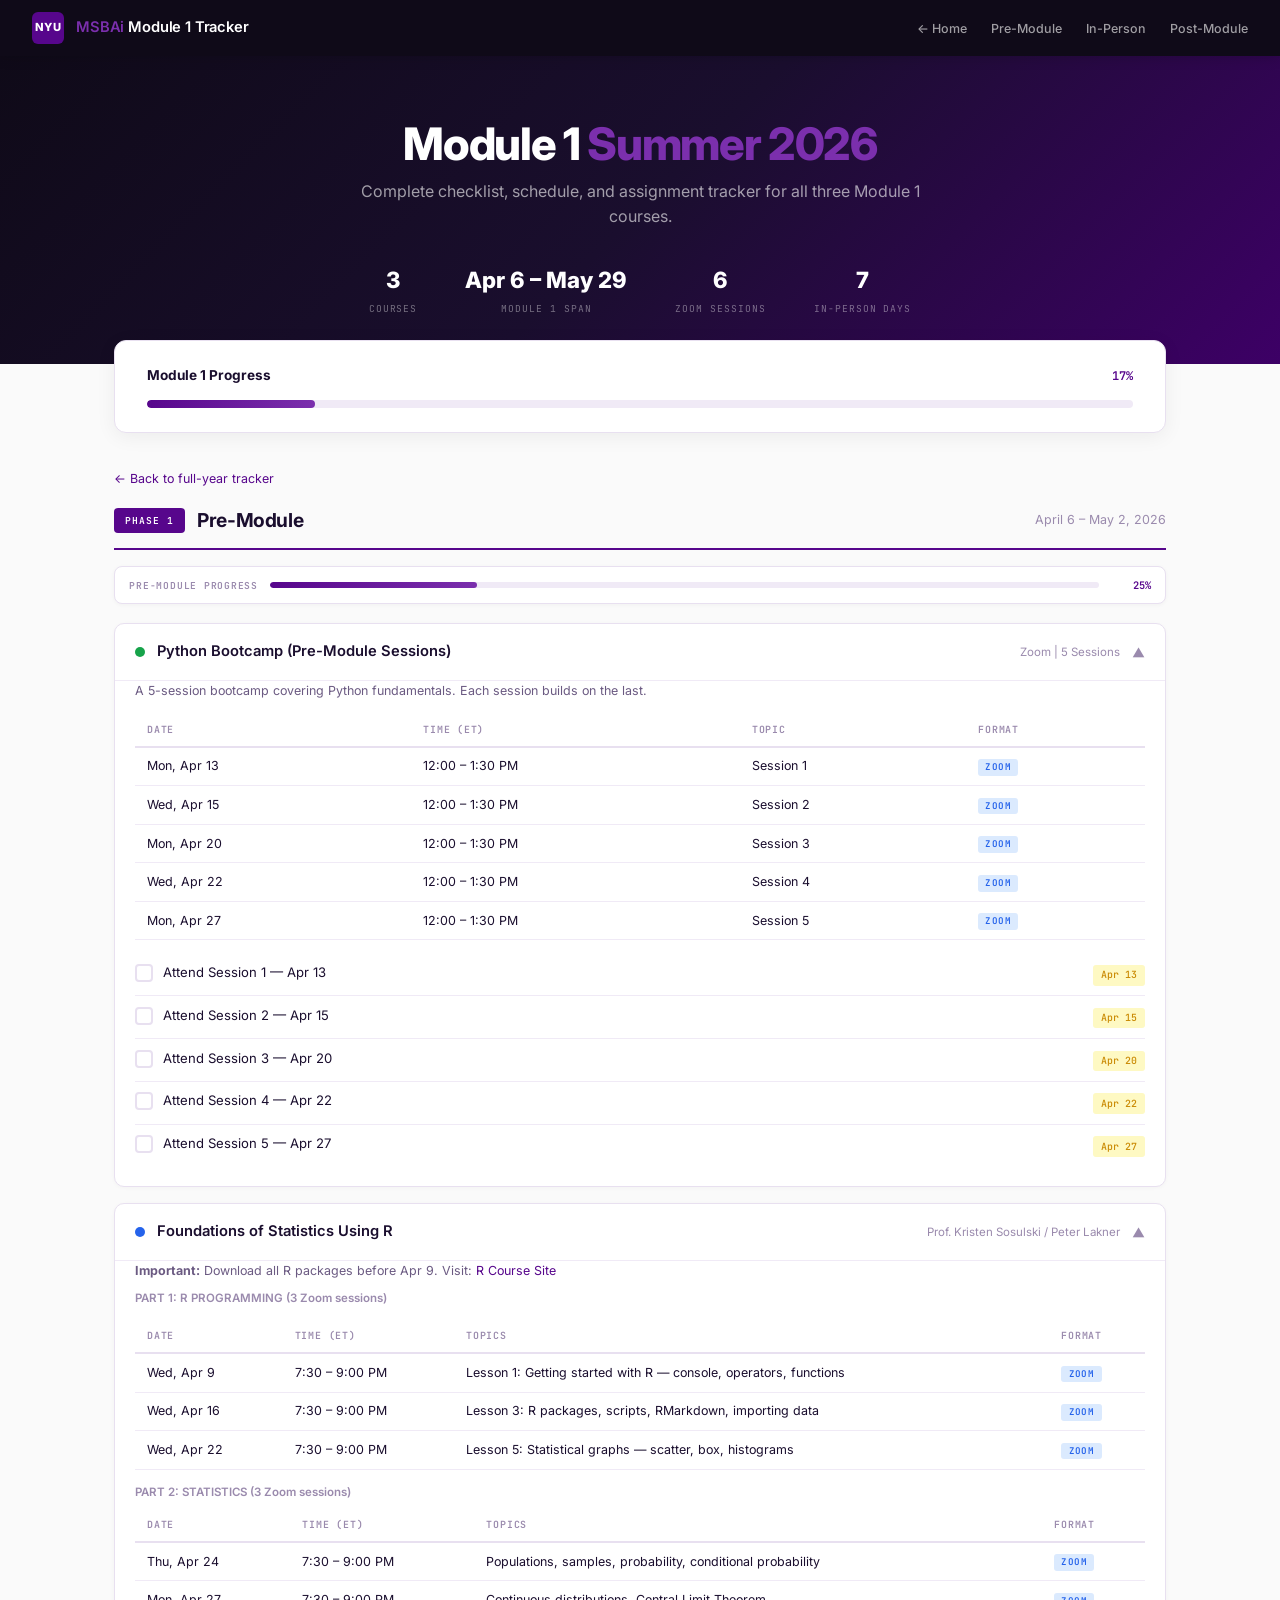
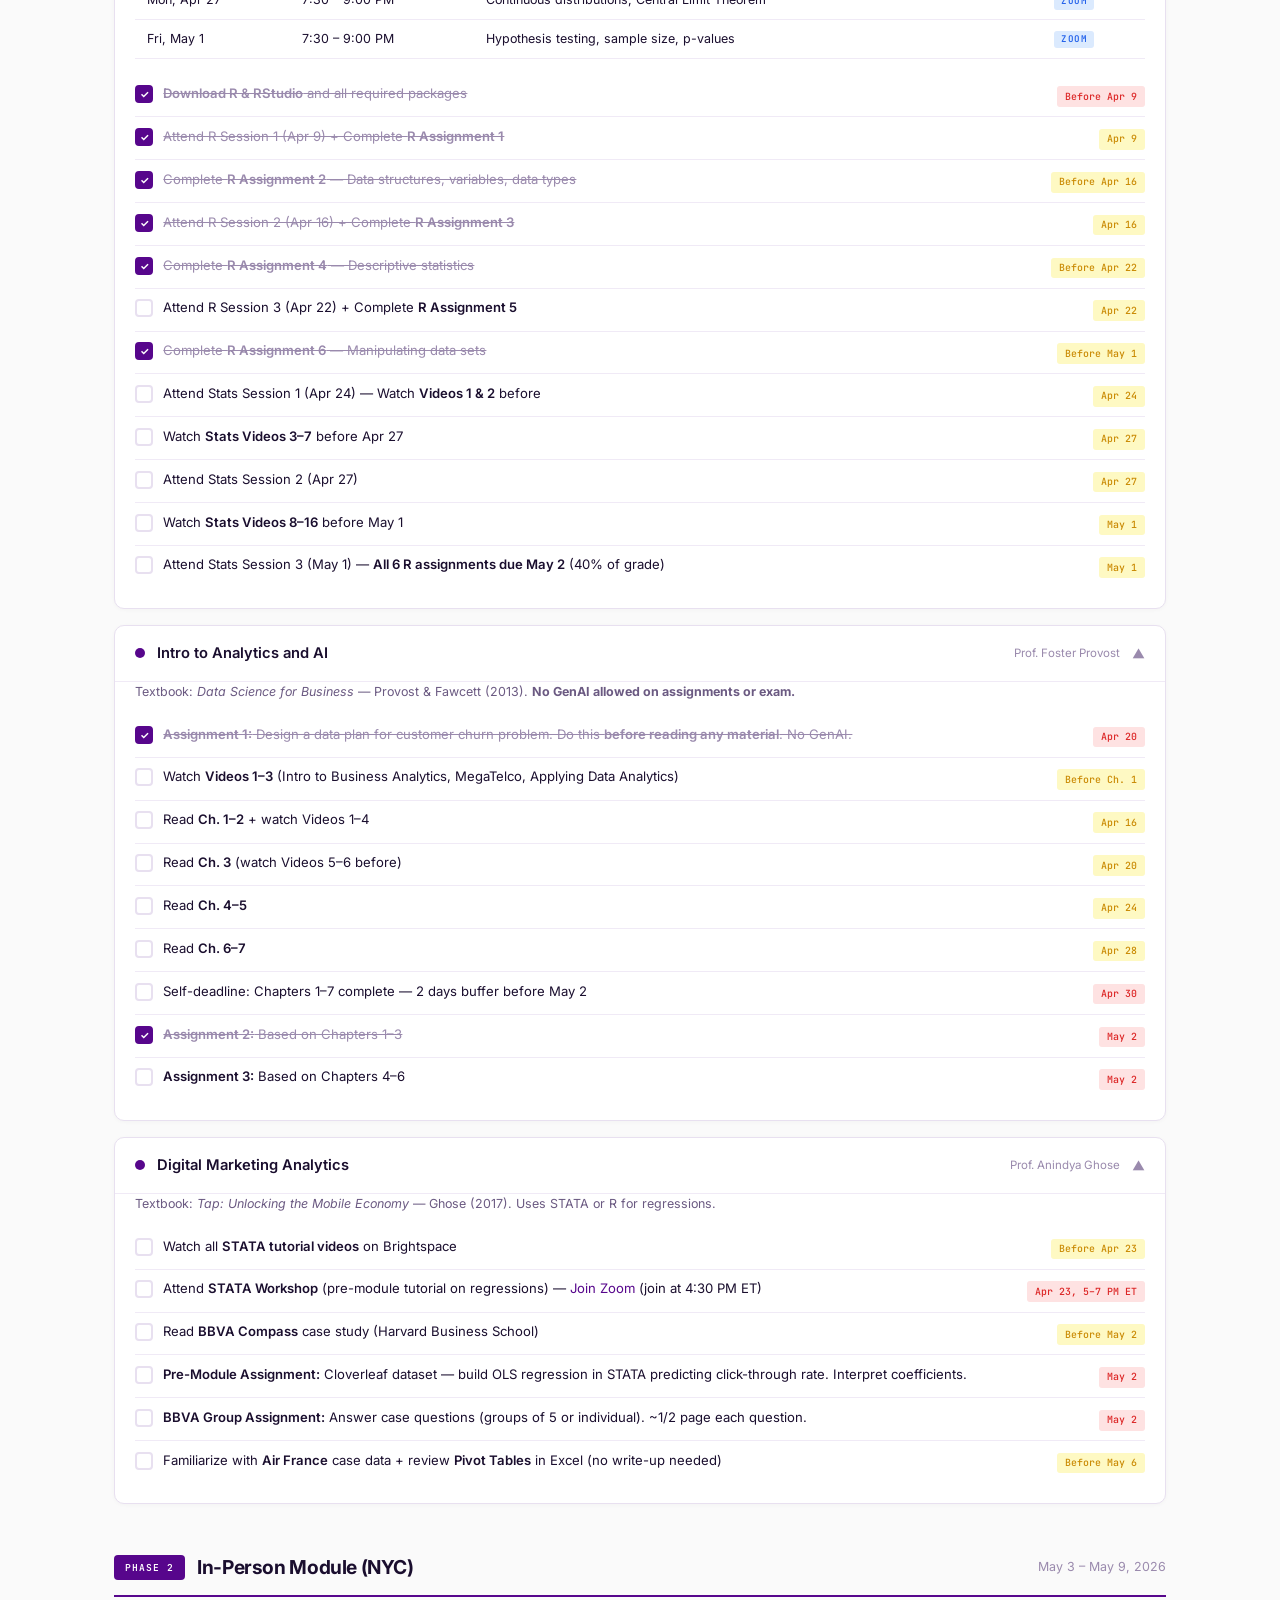
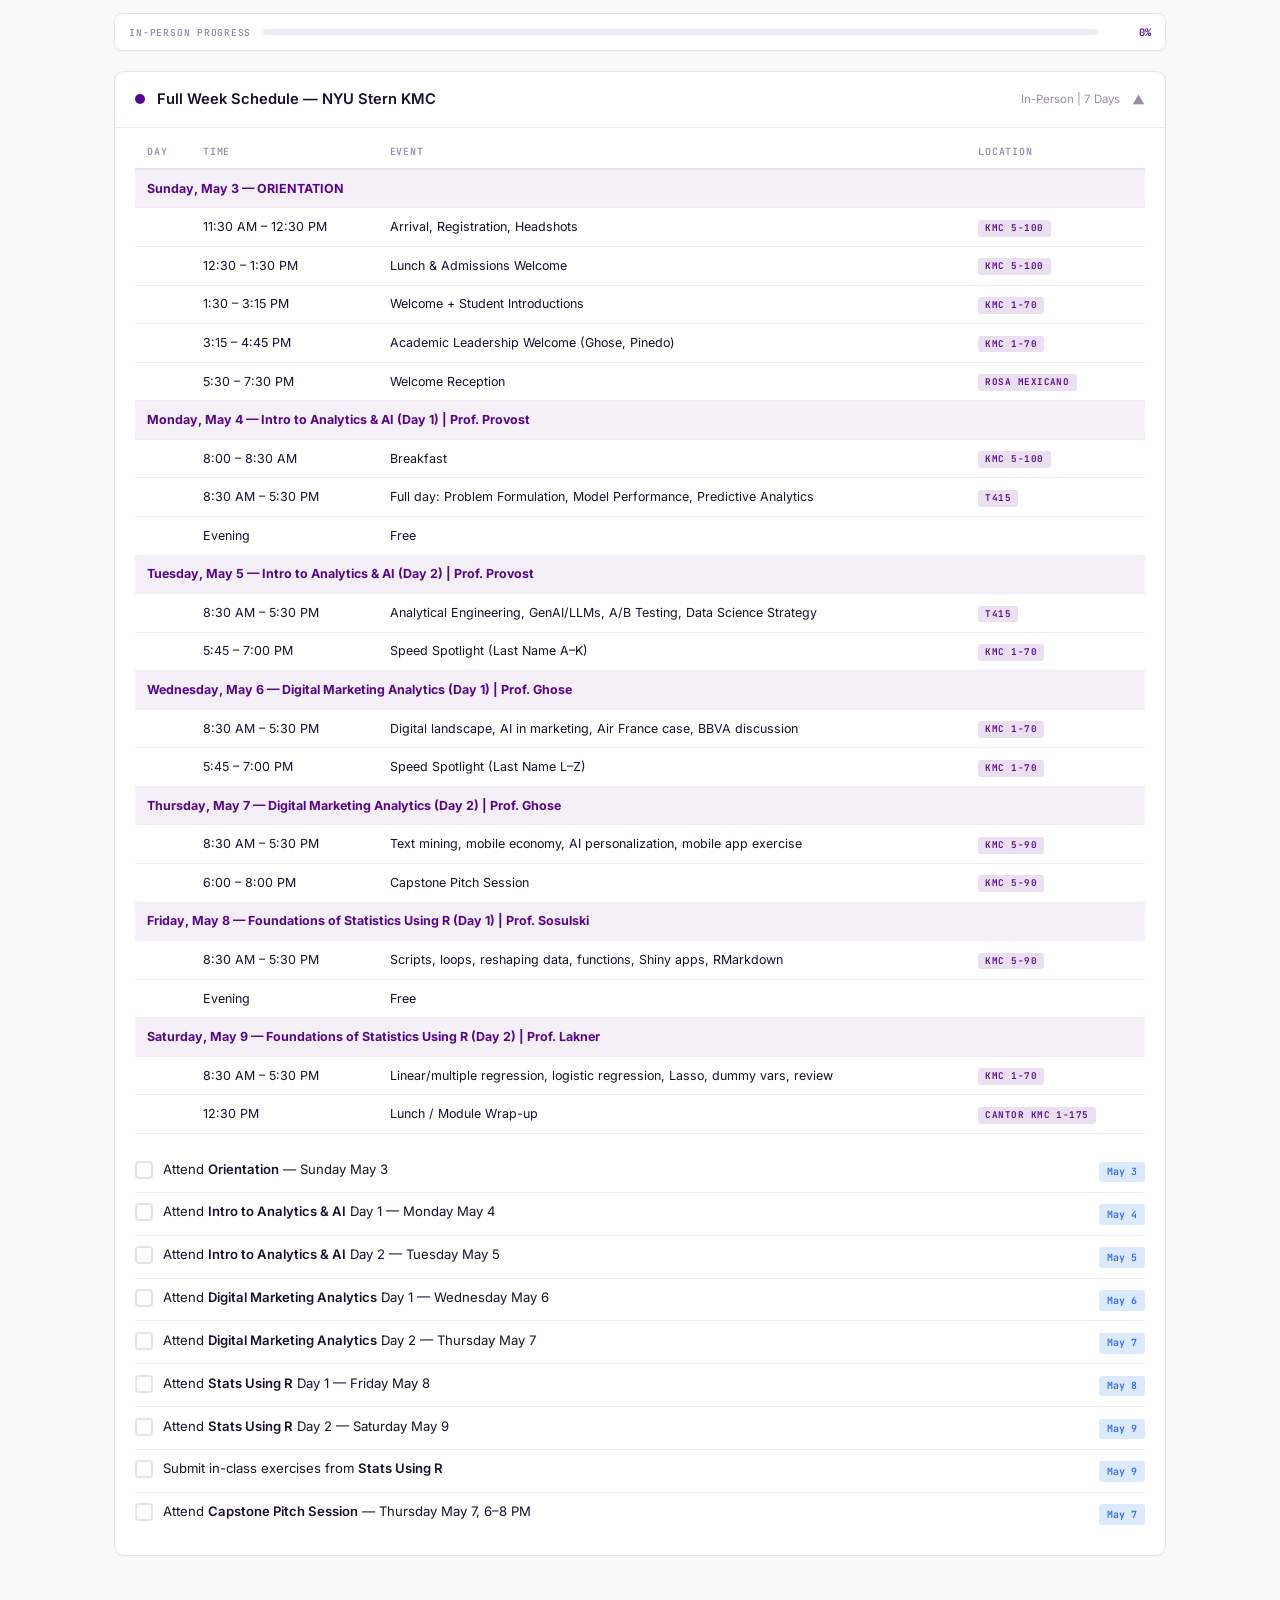
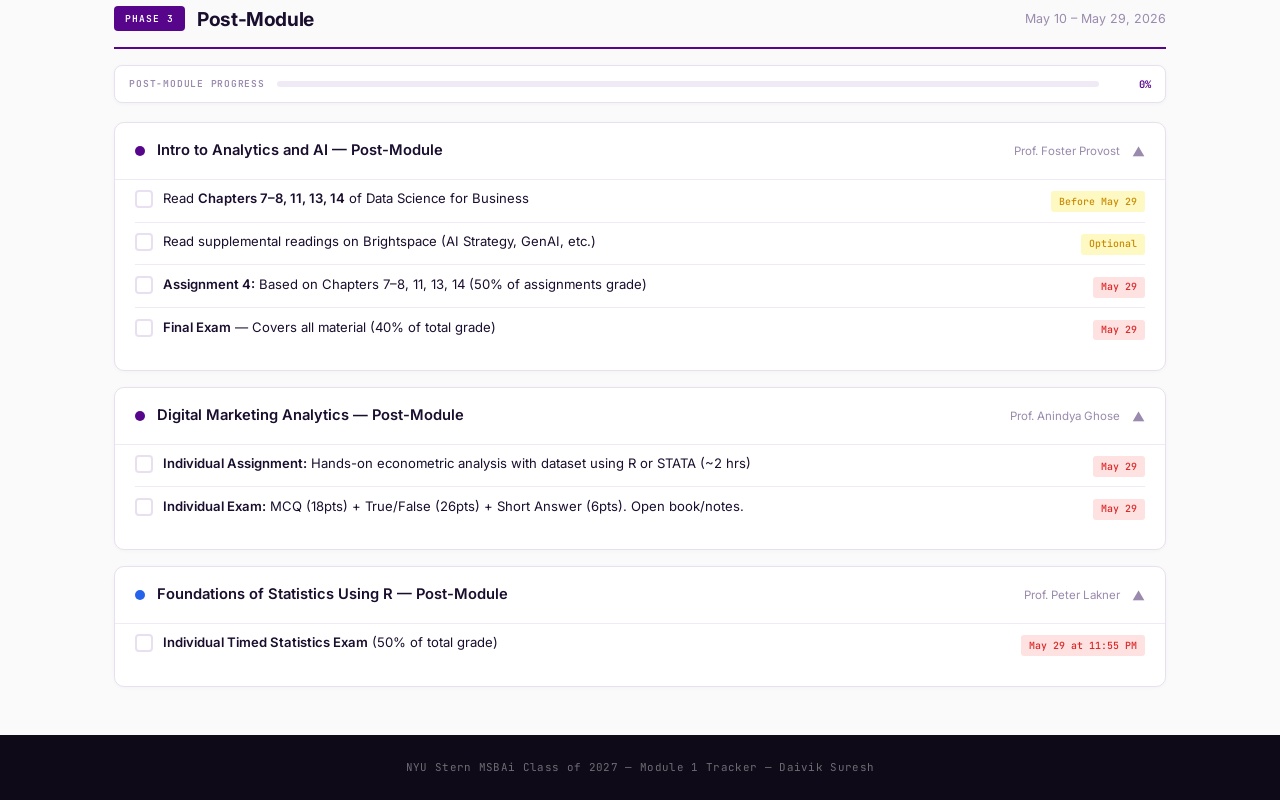
==== module-1.html @ 3fc86dca "Add Zoom link to Apr 23 DMA regression tutorial (4:30 PM ET join time)" ====
<!DOCTYPE html>
<html lang="en">
<head>
<meta charset="UTF-8">
<meta name="viewport" content="width=device-width, initial-scale=1.0">
<title>Module 1 — MSBAi Tracker</title>
<link href="https://fonts.googleapis.com/css2?family=Inter:wght@300;400;500;600;700;800&family=JetBrains+Mono:wght@400;500&display=swap" rel="stylesheet">
<link rel="stylesheet" href="styles.css">
</head>
<body data-page="module-1">

<!-- NAV -->
<nav class="nav">
  <div class="nav-brand">
    <div class="nav-logo">NYU</div>
    <div class="nav-title"><span>MSBAi</span> Module 1 Tracker</div>
  </div>
  <ul class="nav-links">
    <li><a href="index.html">&larr; Home</a></li>
    <li><a href="#pre-module">Pre-Module</a></li>
    <li><a href="#in-person">In-Person</a></li>
    <li><a href="#post-module">Post-Module</a></li>
  </ul>
</nav>

<!-- HERO -->
<section class="hero">
  <h1>Module 1 <span>Summer 2026</span></h1>
  <p class="hero-sub">Complete checklist, schedule, and assignment tracker for all three Module 1 courses.</p>
  <div class="hero-stats">
    <div><div class="hero-stat-val">3</div><div class="hero-stat-label">Courses</div></div>
    <div><div class="hero-stat-val">Apr 6 &ndash; May 29</div><div class="hero-stat-label">Module 1 Span</div></div>
    <div><div class="hero-stat-val">6</div><div class="hero-stat-label">Zoom Sessions</div></div>
    <div><div class="hero-stat-val">7</div><div class="hero-stat-label">In-Person Days</div></div>
  </div>
</section>

<!-- PROGRESS -->
<div class="progress-section">
  <div class="progress-card">
    <div class="progress-header">
      <span class="progress-title">Module 1 Progress</span>
      <span class="progress-pct" id="progressPct">0%</span>
    </div>
    <div class="progress-bar-bg">
      <div class="progress-bar-fill" id="progressBar" style="width:0%"></div>
    </div>
  </div>
</div>

<div class="main">
<a href="index.html" class="back-link">&larr; Back to full-year tracker</a>

<!-- ═══════════ PRE-MODULE ═══════════ -->
<section class="phase" id="pre-module" data-section="pre-module">
  <div class="phase-header">
    <span class="phase-badge">Phase 1</span>
    <span class="phase-title">Pre-Module</span>
    <span class="phase-dates">April 6 &ndash; May 2, 2026</span>
  </div>
  <div class="phase-progress-row">
    <span class="phase-mini-label">Pre-Module Progress</span>
    <div class="phase-mini-bar-bg"><div class="phase-mini-bar-fill" style="width:0%"></div></div>
    <span class="phase-mini-pct">0%</span>
  </div>

  <!-- PYTHON BOOTCAMP -->
  <div class="course-block open">
    <div class="course-header" onclick="toggleCourse(this)">
      <div class="course-dot dot-green"></div>
      <div class="course-name">Python Bootcamp (Pre-Module Sessions)</div>
      <div class="course-prof">Zoom | 5 Sessions</div>
      <div class="course-toggle">&#9660;</div>
    </div>
    <div class="course-body">
      <p style="font-size:0.78rem;color:var(--text-2);margin-bottom:0.8rem;">A 5-session bootcamp covering Python fundamentals. Each session builds on the last.</p>
      <table class="schedule-table">
        <thead><tr><th>Date</th><th>Time (ET)</th><th>Topic</th><th>Format</th></tr></thead>
        <tbody>
          <tr><td>Mon, Apr 13</td><td>12:00 &ndash; 1:30 PM</td><td>Session 1</td><td><span class="badge-zoom">Zoom</span></td></tr>
          <tr><td>Wed, Apr 15</td><td>12:00 &ndash; 1:30 PM</td><td>Session 2</td><td><span class="badge-zoom">Zoom</span></td></tr>
          <tr><td>Mon, Apr 20</td><td>12:00 &ndash; 1:30 PM</td><td>Session 3</td><td><span class="badge-zoom">Zoom</span></td></tr>
          <tr><td>Wed, Apr 22</td><td>12:00 &ndash; 1:30 PM</td><td>Session 4</td><td><span class="badge-zoom">Zoom</span></td></tr>
          <tr><td>Mon, Apr 27</td><td>12:00 &ndash; 1:30 PM</td><td>Session 5</td><td><span class="badge-zoom">Zoom</span></td></tr>
        </tbody>
      </table>
      <ul class="task-list" style="margin-top:0.8rem;">
        <li class="task-item"><div class="task-check" onclick="toggleCheck(this)"></div><div class="task-text">Attend Session 1 &mdash; Apr 13</div><span class="task-due due-upcoming">Apr 13</span></li>
        <li class="task-item"><div class="task-check" onclick="toggleCheck(this)"></div><div class="task-text">Attend Session 2 &mdash; Apr 15</div><span class="task-due due-upcoming">Apr 15</span></li>
        <li class="task-item"><div class="task-check" onclick="toggleCheck(this)"></div><div class="task-text">Attend Session 3 &mdash; Apr 20</div><span class="task-due due-upcoming">Apr 20</span></li>
        <li class="task-item"><div class="task-check" onclick="toggleCheck(this)"></div><div class="task-text">Attend Session 4 &mdash; Apr 22</div><span class="task-due due-upcoming">Apr 22</span></li>
        <li class="task-item"><div class="task-check" onclick="toggleCheck(this)"></div><div class="task-text">Attend Session 5 &mdash; Apr 27</div><span class="task-due due-upcoming">Apr 27</span></li>
      </ul>
    </div>
  </div>

  <!-- FOUNDATIONS OF STATS USING R -->
  <div class="course-block open">
    <div class="course-header" onclick="toggleCourse(this)">
      <div class="course-dot dot-blue"></div>
      <div class="course-name">Foundations of Statistics Using R</div>
      <div class="course-prof">Prof. Kristen Sosulski / Peter Lakner</div>
      <div class="course-toggle">&#9660;</div>
    </div>
    <div class="course-body">
      <p style="font-size:0.78rem;color:var(--text-2);margin-bottom:0.5rem;"><strong>Important:</strong> Download all R packages before Apr 9. Visit: <a href="http://rcoding.becomingvisual.com/getting-started-withr.html#assignment-1a" target="_blank">R Course Site</a></p>

      <p style="font-size:0.72rem;color:var(--text-3);margin-bottom:0.8rem;font-weight:600;">PART 1: R PROGRAMMING (3 Zoom sessions)</p>
      <table class="schedule-table">
        <thead><tr><th>Date</th><th>Time (ET)</th><th>Topics</th><th>Format</th></tr></thead>
        <tbody>
          <tr><td>Wed, Apr 9</td><td>7:30 &ndash; 9:00 PM</td><td>Lesson 1: Getting started with R &mdash; console, operators, functions</td><td><span class="badge-zoom">Zoom</span></td></tr>
          <tr><td>Wed, Apr 16</td><td>7:30 &ndash; 9:00 PM</td><td>Lesson 3: R packages, scripts, RMarkdown, importing data</td><td><span class="badge-zoom">Zoom</span></td></tr>
          <tr><td>Wed, Apr 22</td><td>7:30 &ndash; 9:00 PM</td><td>Lesson 5: Statistical graphs &mdash; scatter, box, histograms</td><td><span class="badge-zoom">Zoom</span></td></tr>
        </tbody>
      </table>

      <p style="font-size:0.72rem;color:var(--text-3);margin:0.8rem 0 0.5rem;font-weight:600;">PART 2: STATISTICS (3 Zoom sessions)</p>
      <table class="schedule-table">
        <thead><tr><th>Date</th><th>Time (ET)</th><th>Topics</th><th>Format</th></tr></thead>
        <tbody>
          <tr><td>Thu, Apr 24</td><td>7:30 &ndash; 9:00 PM</td><td>Populations, samples, probability, conditional probability</td><td><span class="badge-zoom">Zoom</span></td></tr>
          <tr><td>Mon, Apr 27</td><td>7:30 &ndash; 9:00 PM</td><td>Continuous distributions, Central Limit Theorem</td><td><span class="badge-zoom">Zoom</span></td></tr>
          <tr><td>Fri, May 1</td><td>7:30 &ndash; 9:00 PM</td><td>Hypothesis testing, sample size, p-values</td><td><span class="badge-zoom">Zoom</span></td></tr>
        </tbody>
      </table>

      <ul class="task-list" style="margin-top:1rem;">
        <li class="task-item done"><div class="task-check checked" onclick="toggleCheck(this)"></div><div class="task-text"><strong>Download R &amp; RStudio</strong> and all required packages</div><span class="task-due due-soon">Before Apr 9</span></li>
        <li class="task-item done"><div class="task-check checked" onclick="toggleCheck(this)"></div><div class="task-text">Attend R Session 1 (Apr 9) + Complete <strong>R Assignment 1</strong></div><span class="task-due due-upcoming">Apr 9</span></li>
        <li class="task-item done"><div class="task-check checked" onclick="toggleCheck(this)"></div><div class="task-text">Complete <strong>R Assignment 2</strong> &mdash; Data structures, variables, data types</div><span class="task-due due-upcoming">Before Apr 16</span></li>
        <li class="task-item done"><div class="task-check checked" onclick="toggleCheck(this)"></div><div class="task-text">Attend R Session 2 (Apr 16) + Complete <strong>R Assignment 3</strong></div><span class="task-due due-upcoming">Apr 16</span></li>
        <li class="task-item done"><div class="task-check checked" onclick="toggleCheck(this)"></div><div class="task-text">Complete <strong>R Assignment 4</strong> &mdash; Descriptive statistics</div><span class="task-due due-upcoming">Before Apr 22</span></li>
        <li class="task-item"><div class="task-check" onclick="toggleCheck(this)"></div><div class="task-text">Attend R Session 3 (Apr 22) + Complete <strong>R Assignment 5</strong></div><span class="task-due due-upcoming">Apr 22</span></li>
        <li class="task-item done"><div class="task-check checked" onclick="toggleCheck(this)"></div><div class="task-text">Complete <strong>R Assignment 6</strong> &mdash; Manipulating data sets</div><span class="task-due due-upcoming">Before May 1</span></li>
        <li class="task-item"><div class="task-check" onclick="toggleCheck(this)"></div><div class="task-text">Attend Stats Session 1 (Apr 24) &mdash; Watch <strong>Videos 1 &amp; 2</strong> before</div><span class="task-due due-upcoming">Apr 24</span></li>
        <li class="task-item"><div class="task-check" onclick="toggleCheck(this)"></div><div class="task-text">Watch <strong>Stats Videos 3&ndash;7</strong> before Apr 27</div><span class="task-due due-upcoming">Apr 27</span></li>
        <li class="task-item"><div class="task-check" onclick="toggleCheck(this)"></div><div class="task-text">Attend Stats Session 2 (Apr 27)</div><span class="task-due due-upcoming">Apr 27</span></li>
        <li class="task-item"><div class="task-check" onclick="toggleCheck(this)"></div><div class="task-text">Watch <strong>Stats Videos 8&ndash;16</strong> before May 1</div><span class="task-due due-upcoming">May 1</span></li>
        <li class="task-item"><div class="task-check" onclick="toggleCheck(this)"></div><div class="task-text">Attend Stats Session 3 (May 1) &mdash; <strong>All 6 R assignments due May 2</strong> (40% of grade)</div><span class="task-due due-upcoming">May 1</span></li>
      </ul>
    </div>
  </div>

  <!-- INTRO TO ANALYTICS & AI -->
  <div class="course-block open">
    <div class="course-header" onclick="toggleCourse(this)">
      <div class="course-dot dot-purple"></div>
      <div class="course-name">Intro to Analytics and AI</div>
      <div class="course-prof">Prof. Foster Provost</div>
      <div class="course-toggle">&#9660;</div>
    </div>
    <div class="course-body">
      <p style="font-size:0.78rem;color:var(--text-2);margin-bottom:0.8rem;">Textbook: <em>Data Science for Business</em> &mdash; Provost &amp; Fawcett (2013). <strong>No GenAI allowed on assignments or exam.</strong></p>
      <ul class="task-list">
        <li class="task-item done"><div class="task-check checked" onclick="toggleCheck(this)"></div><div class="task-text"><strong>Assignment 1:</strong> Design a data plan for customer churn problem. Do this <strong>before reading any material</strong>. No GenAI.</div><span class="task-due due-soon">Apr 20</span></li>
        <li class="task-item"><div class="task-check" onclick="toggleCheck(this)"></div><div class="task-text">Watch <strong>Videos 1&ndash;3</strong> (Intro to Business Analytics, MegaTelco, Applying Data Analytics)</div><span class="task-due due-upcoming">Before Ch. 1</span></li>
        <li class="task-item"><div class="task-check" onclick="toggleCheck(this)"></div><div class="task-text">Read <strong>Ch. 1&ndash;2</strong> + watch Videos 1&ndash;4</div><span class="task-due due-upcoming">Apr 16</span></li>
        <li class="task-item"><div class="task-check" onclick="toggleCheck(this)"></div><div class="task-text">Read <strong>Ch. 3</strong> (watch Videos 5&ndash;6 before)</div><span class="task-due due-upcoming">Apr 20</span></li>
        <li class="task-item"><div class="task-check" onclick="toggleCheck(this)"></div><div class="task-text">Read <strong>Ch. 4&ndash;5</strong></div><span class="task-due due-upcoming">Apr 24</span></li>
        <li class="task-item"><div class="task-check" onclick="toggleCheck(this)"></div><div class="task-text">Read <strong>Ch. 6&ndash;7</strong></div><span class="task-due due-upcoming">Apr 28</span></li>
        <li class="task-item"><div class="task-check" onclick="toggleCheck(this)"></div><div class="task-text">Self-deadline: Chapters 1&ndash;7 complete &mdash; 2 days buffer before May 2</div><span class="task-due due-soon">Apr 30</span></li>
        <li class="task-item done"><div class="task-check checked" onclick="toggleCheck(this)"></div><div class="task-text"><strong>Assignment 2:</strong> Based on Chapters 1&ndash;3</div><span class="task-due due-soon">May 2</span></li>
        <li class="task-item"><div class="task-check" onclick="toggleCheck(this)"></div><div class="task-text"><strong>Assignment 3:</strong> Based on Chapters 4&ndash;6</div><span class="task-due due-soon">May 2</span></li>
      </ul>
    </div>
  </div>

  <!-- DIGITAL MARKETING ANALYTICS -->
  <div class="course-block open">
    <div class="course-header" onclick="toggleCourse(this)">
      <div class="course-dot dot-purple"></div>
      <div class="course-name">Digital Marketing Analytics</div>
      <div class="course-prof">Prof. Anindya Ghose</div>
      <div class="course-toggle">&#9660;</div>
    </div>
    <div class="course-body">
      <p style="font-size:0.78rem;color:var(--text-2);margin-bottom:0.8rem;">Textbook: <em>Tap: Unlocking the Mobile Economy</em> &mdash; Ghose (2017). Uses STATA or R for regressions.</p>
      <ul class="task-list">
        <li class="task-item"><div class="task-check" onclick="toggleCheck(this)"></div><div class="task-text">Watch all <strong>STATA tutorial videos</strong> on Brightspace</div><span class="task-due due-upcoming">Before Apr 23</span></li>
        <li class="task-item"><div class="task-check" onclick="toggleCheck(this)"></div><div class="task-text">Attend <strong>STATA Workshop</strong> (pre-module tutorial on regressions) &mdash; <a href="https://nyu.zoom.us/j/95628822451" target="_blank">Join Zoom</a> (join at 4:30 PM ET)</div><span class="task-due due-soon">Apr 23, 5&ndash;7 PM ET</span></li>
        <li class="task-item"><div class="task-check" onclick="toggleCheck(this)"></div><div class="task-text">Read <strong>BBVA Compass</strong> case study (Harvard Business School)</div><span class="task-due due-upcoming">Before May 2</span></li>
        <li class="task-item"><div class="task-check" onclick="toggleCheck(this)"></div><div class="task-text"><strong>Pre-Module Assignment:</strong> Cloverleaf dataset &mdash; build OLS regression in STATA predicting click-through rate. Interpret coefficients.</div><span class="task-due due-soon">May 2</span></li>
        <li class="task-item"><div class="task-check" onclick="toggleCheck(this)"></div><div class="task-text"><strong>BBVA Group Assignment:</strong> Answer case questions (groups of 5 or individual). ~1/2 page each question.</div><span class="task-due due-soon">May 2</span></li>
        <li class="task-item"><div class="task-check" onclick="toggleCheck(this)"></div><div class="task-text">Familiarize with <strong>Air France</strong> case data + review <strong>Pivot Tables</strong> in Excel (no write-up needed)</div><span class="task-due due-upcoming">Before May 6</span></li>
      </ul>
    </div>
  </div>
</section>

<!-- ═══════════ IN-PERSON MODULE ═══════════ -->
<section class="phase" id="in-person" data-section="in-person">
  <div class="phase-header">
    <span class="phase-badge">Phase 2</span>
    <span class="phase-title">In-Person Module (NYC)</span>
    <span class="phase-dates">May 3 &ndash; May 9, 2026</span>
  </div>
  <div class="phase-progress-row">
    <span class="phase-mini-label">In-Person Progress</span>
    <div class="phase-mini-bar-bg"><div class="phase-mini-bar-fill" style="width:0%"></div></div>
    <span class="phase-mini-pct">0%</span>
  </div>

  <div class="course-block open">
    <div class="course-header" onclick="toggleCourse(this)">
      <div class="course-dot dot-purple"></div>
      <div class="course-name">Full Week Schedule &mdash; NYU Stern KMC</div>
      <div class="course-prof">In-Person | 7 Days</div>
      <div class="course-toggle">&#9660;</div>
    </div>
    <div class="course-body">
      <table class="schedule-table">
        <thead><tr><th>Day</th><th>Time</th><th>Event</th><th>Location</th></tr></thead>
        <tbody>
          <tr style="background:var(--stern-purple-glow2)"><td colspan="4" style="font-weight:700;color:var(--stern-purple);">Sunday, May 3 &mdash; ORIENTATION</td></tr>
          <tr><td></td><td>11:30 AM &ndash; 12:30 PM</td><td>Arrival, Registration, Headshots</td><td><span class="badge-inperson">KMC 5-100</span></td></tr>
          <tr><td></td><td>12:30 &ndash; 1:30 PM</td><td>Lunch &amp; Admissions Welcome</td><td><span class="badge-inperson">KMC 5-100</span></td></tr>
          <tr><td></td><td>1:30 &ndash; 3:15 PM</td><td>Welcome + Student Introductions</td><td><span class="badge-inperson">KMC 1-70</span></td></tr>
          <tr><td></td><td>3:15 &ndash; 4:45 PM</td><td>Academic Leadership Welcome (Ghose, Pinedo)</td><td><span class="badge-inperson">KMC 1-70</span></td></tr>
          <tr><td></td><td>5:30 &ndash; 7:30 PM</td><td>Welcome Reception</td><td><span class="badge-inperson">Rosa Mexicano</span></td></tr>

          <tr style="background:var(--stern-purple-glow2)"><td colspan="4" style="font-weight:700;color:var(--stern-purple);">Monday, May 4 &mdash; Intro to Analytics &amp; AI (Day 1) | Prof. Provost</td></tr>
          <tr><td></td><td>8:00 &ndash; 8:30 AM</td><td>Breakfast</td><td><span class="badge-inperson">KMC 5-100</span></td></tr>
          <tr><td></td><td>8:30 AM &ndash; 5:30 PM</td><td>Full day: Problem Formulation, Model Performance, Predictive Analytics</td><td><span class="badge-inperson">T415</span></td></tr>
          <tr><td></td><td>Evening</td><td>Free</td><td></td></tr>

          <tr style="background:var(--stern-purple-glow2)"><td colspan="4" style="font-weight:700;color:var(--stern-purple);">Tuesday, May 5 &mdash; Intro to Analytics &amp; AI (Day 2) | Prof. Provost</td></tr>
          <tr><td></td><td>8:30 AM &ndash; 5:30 PM</td><td>Analytical Engineering, GenAI/LLMs, A/B Testing, Data Science Strategy</td><td><span class="badge-inperson">T415</span></td></tr>
          <tr><td></td><td>5:45 &ndash; 7:00 PM</td><td>Speed Spotlight (Last Name A&ndash;K)</td><td><span class="badge-inperson">KMC 1-70</span></td></tr>

          <tr style="background:var(--stern-purple-glow2)"><td colspan="4" style="font-weight:700;color:var(--stern-purple);">Wednesday, May 6 &mdash; Digital Marketing Analytics (Day 1) | Prof. Ghose</td></tr>
          <tr><td></td><td>8:30 AM &ndash; 5:30 PM</td><td>Digital landscape, AI in marketing, Air France case, BBVA discussion</td><td><span class="badge-inperson">KMC 1-70</span></td></tr>
          <tr><td></td><td>5:45 &ndash; 7:00 PM</td><td>Speed Spotlight (Last Name L&ndash;Z)</td><td><span class="badge-inperson">KMC 1-70</span></td></tr>

          <tr style="background:var(--stern-purple-glow2)"><td colspan="4" style="font-weight:700;color:var(--stern-purple);">Thursday, May 7 &mdash; Digital Marketing Analytics (Day 2) | Prof. Ghose</td></tr>
          <tr><td></td><td>8:30 AM &ndash; 5:30 PM</td><td>Text mining, mobile economy, AI personalization, mobile app exercise</td><td><span class="badge-inperson">KMC 5-90</span></td></tr>
          <tr><td></td><td>6:00 &ndash; 8:00 PM</td><td>Capstone Pitch Session</td><td><span class="badge-inperson">KMC 5-90</span></td></tr>

          <tr style="background:var(--stern-purple-glow2)"><td colspan="4" style="font-weight:700;color:var(--stern-purple);">Friday, May 8 &mdash; Foundations of Statistics Using R (Day 1) | Prof. Sosulski</td></tr>
          <tr><td></td><td>8:30 AM &ndash; 5:30 PM</td><td>Scripts, loops, reshaping data, functions, Shiny apps, RMarkdown</td><td><span class="badge-inperson">KMC 5-90</span></td></tr>
          <tr><td></td><td>Evening</td><td>Free</td><td></td></tr>

          <tr style="background:var(--stern-purple-glow2)"><td colspan="4" style="font-weight:700;color:var(--stern-purple);">Saturday, May 9 &mdash; Foundations of Statistics Using R (Day 2) | Prof. Lakner</td></tr>
          <tr><td></td><td>8:30 AM &ndash; 5:30 PM</td><td>Linear/multiple regression, logistic regression, Lasso, dummy vars, review</td><td><span class="badge-inperson">KMC 1-70</span></td></tr>
          <tr><td></td><td>12:30 PM</td><td>Lunch / Module Wrap-up</td><td><span class="badge-inperson">Cantor KMC 1-175</span></td></tr>
        </tbody>
      </table>

      <ul class="task-list" style="margin-top:1rem;">
        <li class="task-item"><div class="task-check" onclick="toggleCheck(this)"></div><div class="task-text">Attend <strong>Orientation</strong> &mdash; Sunday May 3</div><span class="task-due due-info">May 3</span></li>
        <li class="task-item"><div class="task-check" onclick="toggleCheck(this)"></div><div class="task-text">Attend <strong>Intro to Analytics &amp; AI</strong> Day 1 &mdash; Monday May 4</div><span class="task-due due-info">May 4</span></li>
        <li class="task-item"><div class="task-check" onclick="toggleCheck(this)"></div><div class="task-text">Attend <strong>Intro to Analytics &amp; AI</strong> Day 2 &mdash; Tuesday May 5</div><span class="task-due due-info">May 5</span></li>
        <li class="task-item"><div class="task-check" onclick="toggleCheck(this)"></div><div class="task-text">Attend <strong>Digital Marketing Analytics</strong> Day 1 &mdash; Wednesday May 6</div><span class="task-due due-info">May 6</span></li>
        <li class="task-item"><div class="task-check" onclick="toggleCheck(this)"></div><div class="task-text">Attend <strong>Digital Marketing Analytics</strong> Day 2 &mdash; Thursday May 7</div><span class="task-due due-info">May 7</span></li>
        <li class="task-item"><div class="task-check" onclick="toggleCheck(this)"></div><div class="task-text">Attend <strong>Stats Using R</strong> Day 1 &mdash; Friday May 8</div><span class="task-due due-info">May 8</span></li>
        <li class="task-item"><div class="task-check" onclick="toggleCheck(this)"></div><div class="task-text">Attend <strong>Stats Using R</strong> Day 2 &mdash; Saturday May 9</div><span class="task-due due-info">May 9</span></li>
        <li class="task-item"><div class="task-check" onclick="toggleCheck(this)"></div><div class="task-text">Submit in-class exercises from <strong>Stats Using R</strong></div><span class="task-due due-info">May 9</span></li>
        <li class="task-item"><div class="task-check" onclick="toggleCheck(this)"></div><div class="task-text">Attend <strong>Capstone Pitch Session</strong> &mdash; Thursday May 7, 6&ndash;8 PM</div><span class="task-due due-info">May 7</span></li>
      </ul>
    </div>
  </div>
</section>

<!-- ═══════════ POST-MODULE ═══════════ -->
<section class="phase" id="post-module" data-section="post-module">
  <div class="phase-header">
    <span class="phase-badge">Phase 3</span>
    <span class="phase-title">Post-Module</span>
    <span class="phase-dates">May 10 &ndash; May 29, 2026</span>
  </div>
  <div class="phase-progress-row">
    <span class="phase-mini-label">Post-Module Progress</span>
    <div class="phase-mini-bar-bg"><div class="phase-mini-bar-fill" style="width:0%"></div></div>
    <span class="phase-mini-pct">0%</span>
  </div>

  <div class="course-block open">
    <div class="course-header" onclick="toggleCourse(this)">
      <div class="course-dot dot-purple"></div>
      <div class="course-name">Intro to Analytics and AI &mdash; Post-Module</div>
      <div class="course-prof">Prof. Foster Provost</div>
      <div class="course-toggle">&#9660;</div>
    </div>
    <div class="course-body">
      <ul class="task-list">
        <li class="task-item"><div class="task-check" onclick="toggleCheck(this)"></div><div class="task-text">Read <strong>Chapters 7&ndash;8, 11, 13, 14</strong> of Data Science for Business</div><span class="task-due due-upcoming">Before May 29</span></li>
        <li class="task-item"><div class="task-check" onclick="toggleCheck(this)"></div><div class="task-text">Read supplemental readings on Brightspace (AI Strategy, GenAI, etc.)</div><span class="task-due due-upcoming">Optional</span></li>
        <li class="task-item"><div class="task-check" onclick="toggleCheck(this)"></div><div class="task-text"><strong>Assignment 4:</strong> Based on Chapters 7&ndash;8, 11, 13, 14 (50% of assignments grade)</div><span class="task-due due-soon">May 29</span></li>
        <li class="task-item"><div class="task-check" onclick="toggleCheck(this)"></div><div class="task-text"><strong>Final Exam</strong> &mdash; Covers all material (40% of total grade)</div><span class="task-due due-soon">May 29</span></li>
      </ul>
    </div>
  </div>

  <div class="course-block open">
    <div class="course-header" onclick="toggleCourse(this)">
      <div class="course-dot dot-purple"></div>
      <div class="course-name">Digital Marketing Analytics &mdash; Post-Module</div>
      <div class="course-prof">Prof. Anindya Ghose</div>
      <div class="course-toggle">&#9660;</div>
    </div>
    <div class="course-body">
      <ul class="task-list">
        <li class="task-item"><div class="task-check" onclick="toggleCheck(this)"></div><div class="task-text"><strong>Individual Assignment:</strong> Hands-on econometric analysis with dataset using R or STATA (~2 hrs)</div><span class="task-due due-soon">May 29</span></li>
        <li class="task-item"><div class="task-check" onclick="toggleCheck(this)"></div><div class="task-text"><strong>Individual Exam:</strong> MCQ (18pts) + True/False (26pts) + Short Answer (6pts). Open book/notes.</div><span class="task-due due-soon">May 29</span></li>
      </ul>
    </div>
  </div>

  <div class="course-block open">
    <div class="course-header" onclick="toggleCourse(this)">
      <div class="course-dot dot-blue"></div>
      <div class="course-name">Foundations of Statistics Using R &mdash; Post-Module</div>
      <div class="course-prof">Prof. Peter Lakner</div>
      <div class="course-toggle">&#9660;</div>
    </div>
    <div class="course-body">
      <ul class="task-list">
        <li class="task-item"><div class="task-check" onclick="toggleCheck(this)"></div><div class="task-text"><strong>Individual Timed Statistics Exam</strong> (50% of total grade)</div><span class="task-due due-soon">May 29 at 11:55 PM</span></li>
      </ul>
    </div>
  </div>
</section>

</div>

<footer class="footer">
  NYU Stern MSBAi Class of 2027 &mdash; Module 1 Tracker &mdash; Daivik Suresh
</footer>

<script src="script.js"></script>
</body>
</html>
---- styles.css ----
/* ══════════════════════════════════════════════════════════
   MSBAi Full-Year Tracker — Shared Stylesheet
   NYU Stern · Class of 2027
══════════════════════════════════════════════════════════ */

*, *::before, *::after { box-sizing: border-box; margin: 0; padding: 0; }

:root {
  --stern-purple: #57068c;
  --stern-purple-light: #7b2fad;
  --stern-purple-dark: #3d0066;
  --stern-purple-glow: rgba(87,6,140,0.12);
  --stern-purple-glow2: rgba(87,6,140,0.06);
  --bg: #fafafa;
  --bg-card: #ffffff;
  --bg-dark: #0f0a18;
  --border: #e8e0f0;
  --border-light: #f0eaf6;
  --text-0: #1a0e2e;
  --text-1: #3d2a5c;
  --text-2: #6b5a82;
  --text-3: #9a8aad;
  --green: #16a34a;
  --green-bg: #dcfce7;
  --yellow: #ca8a04;
  --yellow-bg: #fef9c3;
  --red: #dc2626;
  --red-bg: #fee2e2;
  --blue: #2563eb;
  --blue-bg: #dbeafe;
  --font: 'Inter', -apple-system, BlinkMacSystemFont, 'Segoe UI', sans-serif;
  --mono: 'JetBrains Mono', ui-monospace, 'SF Mono', Monaco, monospace;
}

html { scroll-behavior: smooth; }
body {
  font-family: var(--font);
  background: var(--bg);
  color: var(--text-0);
  -webkit-font-smoothing: antialiased;
  line-height: 1.6;
}
a { color: var(--stern-purple); text-decoration: none; }
a:hover { text-decoration: underline; }

/* ── NAV ─────────────────────────────────────────────────── */
.nav {
  position: sticky;
  top: 0;
  z-index: 100;
  background: var(--bg-dark);
  color: #fff;
  padding: 0.75rem 2rem;
  display: flex;
  align-items: center;
  justify-content: space-between;
  box-shadow: 0 2px 12px rgba(0,0,0,0.15);
}
.nav-brand { display: flex; align-items: center; gap: 0.75rem; }
.nav-logo {
  width: 32px; height: 32px;
  background: var(--stern-purple);
  border-radius: 6px;
  display: grid;
  place-items: center;
  font-weight: 800;
  font-size: 0.7rem;
  letter-spacing: 0.05em;
}
.nav-title { font-weight: 600; font-size: 0.92rem; letter-spacing: -0.01em; }
.nav-title span { color: var(--stern-purple-light); }
.nav-links { display: flex; gap: 1.5rem; list-style: none; }
.nav-links a {
  color: rgba(255,255,255,0.6);
  font-size: 0.78rem;
  font-weight: 500;
  transition: color 0.2s;
}
.nav-links a:hover { color: #fff; text-decoration: none; }
.nav-links a.active { color: var(--stern-purple-light); }

/* ── HERO ────────────────────────────────────────────────── */
.hero {
  background: linear-gradient(135deg, var(--bg-dark) 0%, #1a0e2e 50%, var(--stern-purple-dark) 100%);
  color: #fff;
  padding: 4rem 2rem 3rem;
  text-align: center;
}
.hero h1 {
  font-size: clamp(1.8rem, 4vw, 2.8rem);
  font-weight: 800;
  letter-spacing: -0.03em;
  line-height: 1.1;
  margin-bottom: 0.6rem;
}
.hero h1 span { color: var(--stern-purple-light); }
.hero-sub {
  font-size: 1rem;
  color: rgba(255,255,255,0.6);
  max-width: 600px;
  margin: 0 auto 2rem;
}
.hero-stats {
  display: flex;
  justify-content: center;
  gap: 3rem;
  flex-wrap: wrap;
}
.hero-stat-val { font-size: 1.4rem; font-weight: 800; }
.hero-stat-label {
  font-family: var(--mono);
  font-size: 0.6rem;
  color: rgba(255,255,255,0.4);
  text-transform: uppercase;
  letter-spacing: 0.1em;
  margin-top: 0.2rem;
}

/* ── PHASE SECTION PROGRESS ──────────────────────────────── */
.phase-progress-row {
  display: flex;
  align-items: center;
  gap: 0.75rem;
  margin: -0.5rem 0 1.2rem;
  padding: 0.6rem 0.9rem;
  background: var(--bg-card);
  border: 1px solid var(--border);
  border-radius: 8px;
  box-shadow: 0 1px 4px rgba(0,0,0,0.04);
}
.phase-mini-label {
  font-family: var(--mono);
  font-size: 0.6rem;
  font-weight: 600;
  text-transform: uppercase;
  letter-spacing: 0.08em;
  color: var(--text-3);
  white-space: nowrap;
}
.phase-mini-bar-bg {
  flex: 1;
  height: 6px;
  background: var(--border-light);
  border-radius: 3px;
  overflow: hidden;
}
.phase-mini-bar-fill {
  height: 100%;
  background: linear-gradient(90deg, var(--stern-purple), var(--stern-purple-light));
  border-radius: 3px;
  transition: width 0.5s ease;
}
.phase-mini-pct {
  font-family: var(--mono);
  font-size: 0.65rem;
  font-weight: 600;
  color: var(--stern-purple);
  min-width: 2.5rem;
  text-align: right;
}

/* ── PROGRESS BAR ────────────────────────────────────────── */
.progress-section {
  max-width: 1100px;
  margin: -1.5rem auto 0;
  padding: 0 1.5rem;
  position: relative;
  z-index: 10;
}
.progress-card {
  background: var(--bg-card);
  border: 1px solid var(--border);
  border-radius: 12px;
  padding: 1.5rem 2rem;
  box-shadow: 0 4px 20px rgba(0,0,0,0.06);
}
.progress-header {
  display: flex;
  justify-content: space-between;
  align-items: center;
  margin-bottom: 0.8rem;
}
.progress-title { font-weight: 700; font-size: 0.85rem; }
.progress-pct {
  font-family: var(--mono);
  font-size: 0.75rem;
  color: var(--stern-purple);
  font-weight: 600;
}
.progress-bar-bg {
  height: 8px;
  background: var(--border-light);
  border-radius: 4px;
  overflow: hidden;
}
.progress-bar-fill {
  height: 100%;
  background: linear-gradient(90deg, var(--stern-purple), var(--stern-purple-light));
  border-radius: 4px;
  transition: width 0.6s ease;
}

/* ── MAIN WRAPPER ────────────────────────────────────────── */
.main {
  max-width: 1100px;
  margin: 2rem auto;
  padding: 0 1.5rem;
}

/* ── MODULE CARD (overview page) ─────────────────────────── */
.module-card {
  background: var(--bg-card);
  border: 1px solid var(--border);
  border-radius: 14px;
  margin-bottom: 2rem;
  overflow: hidden;
  box-shadow: 0 2px 12px rgba(0,0,0,0.04);
  transition: box-shadow 0.2s, border-color 0.2s;
}
.module-card:hover {
  border-color: var(--stern-purple);
  box-shadow: 0 4px 20px rgba(87,6,140,0.08);
}
.module-card.current {
  border-left: 4px solid var(--stern-purple);
}
.module-head {
  padding: 1.4rem 1.6rem;
  background: linear-gradient(90deg, var(--stern-purple-glow2) 0%, transparent 60%);
  border-bottom: 1px solid var(--border-light);
  display: flex;
  align-items: center;
  gap: 1rem;
  flex-wrap: wrap;
}
.module-num {
  font-family: var(--mono);
  font-size: 0.62rem;
  font-weight: 700;
  letter-spacing: 0.12em;
  text-transform: uppercase;
  color: #fff;
  background: var(--stern-purple);
  padding: 0.3rem 0.7rem;
  border-radius: 4px;
}
.module-title {
  font-size: 1.15rem;
  font-weight: 700;
  letter-spacing: -0.02em;
  color: var(--text-0);
}
.module-loc {
  font-family: var(--mono);
  font-size: 0.6rem;
  font-weight: 600;
  text-transform: uppercase;
  letter-spacing: 0.1em;
  padding: 0.2rem 0.55rem;
  border-radius: 3px;
  background: var(--stern-purple-glow);
  color: var(--stern-purple);
}
.module-loc.abu {
  background: var(--yellow-bg);
  color: var(--yellow);
}
.module-dates {
  font-size: 0.78rem;
  color: var(--text-3);
  margin-left: auto;
  font-family: var(--mono);
}
.module-body {
  padding: 1.4rem 1.6rem 1rem;
}

/* ── PHASE SUB-BLOCK (Pre / In / Post) ───────────────────── */
.phase-block {
  margin-bottom: 1.2rem;
  border: 1px solid var(--border-light);
  border-radius: 10px;
  overflow: hidden;
}
.phase-block-head {
  padding: 0.7rem 1rem;
  background: var(--bg);
  border-bottom: 1px solid var(--border-light);
  display: flex;
  align-items: center;
  gap: 0.7rem;
  cursor: pointer;
  user-select: none;
  transition: background 0.15s;
}
.phase-block-head:hover { background: var(--stern-purple-glow2); }
.phase-block-badge {
  font-family: var(--mono);
  font-size: 0.56rem;
  font-weight: 700;
  letter-spacing: 0.1em;
  text-transform: uppercase;
  padding: 0.2rem 0.5rem;
  border-radius: 3px;
  background: var(--stern-purple);
  color: #fff;
}
.phase-block-badge.in    { background: var(--blue); }
.phase-block-badge.post  { background: var(--green); }
.phase-block-title {
  font-size: 0.82rem;
  font-weight: 600;
  color: var(--text-0);
}
.phase-block-dates {
  margin-left: auto;
  font-family: var(--mono);
  font-size: 0.7rem;
  color: var(--text-3);
}
.phase-block-body {
  padding: 0.9rem 1rem;
  display: none;
}
.phase-block.open .phase-block-body { display: block; }
.phase-block .phase-block-head .chev {
  transition: transform 0.25s;
  color: var(--text-3);
  font-size: 0.7rem;
  margin-left: 0.4rem;
}
.phase-block.open .phase-block-head .chev { transform: rotate(180deg); }

/* ── COURSE LINE (inside phase block) ────────────────────── */
.course-line {
  display: flex;
  align-items: center;
  gap: 0.7rem;
  padding: 0.5rem 0;
  font-size: 0.82rem;
  border-bottom: 1px dashed var(--border-light);
}
.course-line:last-child { border-bottom: none; }
.course-line .dot {
  width: 8px; height: 8px;
  border-radius: 50%;
  background: var(--stern-purple);
  flex-shrink: 0;
}
.course-line .name { flex: 1; font-weight: 500; }
.course-line .cred {
  font-family: var(--mono);
  font-size: 0.62rem;
  color: var(--text-3);
}
.course-line .when {
  font-family: var(--mono);
  font-size: 0.7rem;
  color: var(--text-2);
  padding: 0.15rem 0.5rem;
  border-radius: 3px;
  background: var(--border-light);
}

.empty-note {
  font-size: 0.76rem;
  color: var(--text-3);
  font-style: italic;
  padding: 0.4rem 0;
}

/* ── FULL SCHEDULE BUTTON ────────────────────────────────── */
.view-full {
  display: flex;
  justify-content: flex-end;
  padding: 0 1.6rem 1.4rem;
}
.view-full a {
  display: inline-flex;
  align-items: center;
  gap: 0.4rem;
  padding: 0.65rem 1.1rem;
  background: var(--stern-purple);
  color: #fff;
  font-size: 0.78rem;
  font-weight: 600;
  border-radius: 6px;
  transition: background 0.2s;
}
.view-full a:hover {
  background: var(--stern-purple-dark);
  text-decoration: none;
}
.view-full a .arrow { font-size: 0.9rem; }

/* ── LEGACY PHASE SECTION (for module-1.html detail) ─────── */
.phase { margin-bottom: 3rem; }
.phase-header {
  display: flex;
  align-items: center;
  gap: 0.75rem;
  margin-bottom: 1.5rem;
  padding-bottom: 0.8rem;
  border-bottom: 2px solid var(--stern-purple);
}
.phase-badge {
  font-family: var(--mono);
  font-size: 0.6rem;
  font-weight: 600;
  letter-spacing: 0.1em;
  text-transform: uppercase;
  color: #fff;
  background: var(--stern-purple);
  padding: 0.3rem 0.7rem;
  border-radius: 4px;
}
.phase-title { font-size: 1.2rem; font-weight: 700; letter-spacing: -0.02em; }
.phase-dates { font-size: 0.78rem; color: var(--text-3); margin-left: auto; }

/* ── COURSE BLOCK (detailed) ─────────────────────────────── */
.course-block {
  background: var(--bg-card);
  border: 1px solid var(--border);
  border-radius: 10px;
  margin-bottom: 1rem;
  overflow: hidden;
  box-shadow: 0 1px 4px rgba(0,0,0,0.03);
}
.course-header {
  padding: 1rem 1.25rem;
  display: flex;
  align-items: center;
  gap: 0.75rem;
  cursor: pointer;
  transition: background 0.2s;
  user-select: none;
}
.course-header:hover { background: var(--stern-purple-glow2); }
.course-dot {
  width: 10px; height: 10px;
  border-radius: 50%;
  flex-shrink: 0;
}
.dot-purple { background: var(--stern-purple); }
.dot-blue   { background: var(--blue); }
.dot-green  { background: var(--green); }
.dot-yellow { background: var(--yellow); }
.course-name { font-weight: 600; font-size: 0.92rem; flex: 1; }
.course-prof { font-size: 0.72rem; color: var(--text-3); }
.course-toggle {
  font-size: 0.8rem;
  color: var(--text-3);
  transition: transform 0.3s;
}
.course-block.open .course-toggle { transform: rotate(180deg); }
.course-body {
  display: none;
  padding: 0 1.25rem 1.25rem;
  border-top: 1px solid var(--border-light);
}
.course-block.open .course-body { display: block; }

/* ── TASK LIST ───────────────────────────────────────────── */
.task-list { list-style: none; }
.task-item {
  display: flex;
  align-items: flex-start;
  gap: 0.65rem;
  padding: 0.6rem 0;
  border-bottom: 1px solid var(--border-light);
  font-size: 0.82rem;
}
.task-item:last-child { border-bottom: none; }
.task-check {
  width: 18px; height: 18px;
  border: 2px solid var(--border);
  border-radius: 4px;
  flex-shrink: 0;
  cursor: pointer;
  display: grid;
  place-items: center;
  transition: all 0.2s;
  margin-top: 1px;
}
.task-check:hover { border-color: var(--stern-purple); }
.task-check.checked {
  background: var(--stern-purple);
  border-color: var(--stern-purple);
}
.task-check.checked::after {
  content: '\2713';
  color: #fff;
  font-size: 0.65rem;
  font-weight: 700;
}
.task-item.done .task-text { text-decoration: line-through; color: var(--text-3); }
.task-text { flex: 1; line-height: 1.5; }
.task-text strong { font-weight: 600; }
.task-due {
  font-family: var(--mono);
  font-size: 0.62rem;
  font-weight: 500;
  padding: 0.15rem 0.5rem;
  border-radius: 3px;
  white-space: nowrap;
  flex-shrink: 0;
  margin-top: 2px;
}
.due-upcoming { background: var(--yellow-bg);  color: var(--yellow); }
.due-soon     { background: var(--red-bg);     color: var(--red); }
.due-done     { background: var(--green-bg);   color: var(--green); }
.due-info     { background: var(--blue-bg);    color: var(--blue); }

/* ── SCHEDULE TABLE ──────────────────────────────────────── */
.schedule-table {
  width: 100%;
  border-collapse: collapse;
  font-size: 0.78rem;
  margin-top: 0.5rem;
}
.schedule-table th {
  text-align: left;
  font-family: var(--mono);
  font-size: 0.62rem;
  font-weight: 600;
  letter-spacing: 0.08em;
  text-transform: uppercase;
  color: var(--text-3);
  padding: 0.5rem 0.75rem;
  border-bottom: 2px solid var(--border);
}
.schedule-table td {
  padding: 0.55rem 0.75rem;
  border-bottom: 1px solid var(--border-light);
  vertical-align: top;
}
.schedule-table tr:hover { background: var(--stern-purple-glow2); }
.badge-zoom {
  font-family: var(--mono);
  font-size: 0.58rem;
  font-weight: 600;
  background: var(--blue-bg);
  color: var(--blue);
  padding: 0.15rem 0.45rem;
  border-radius: 3px;
  text-transform: uppercase;
  letter-spacing: 0.05em;
}
.badge-inperson {
  font-family: var(--mono);
  font-size: 0.58rem;
  font-weight: 600;
  background: var(--stern-purple-glow);
  color: var(--stern-purple);
  padding: 0.15rem 0.45rem;
  border-radius: 3px;
  text-transform: uppercase;
  letter-spacing: 0.05em;
}

/* ── SKELETON / TBD NOTE ─────────────────────────────────── */
.tbd-banner {
  background: var(--yellow-bg);
  border: 1px solid #fde68a;
  border-radius: 8px;
  padding: 0.8rem 1rem;
  font-size: 0.78rem;
  color: #78350f;
  margin-bottom: 1.2rem;
  display: flex;
  align-items: flex-start;
  gap: 0.6rem;
}
.tbd-banner strong { color: #7c2d12; }

/* ── BACK LINK (on module pages) ─────────────────────────── */
.back-link {
  display: inline-flex;
  align-items: center;
  gap: 0.35rem;
  font-size: 0.78rem;
  color: var(--stern-purple);
  margin-bottom: 1rem;
}
.back-link:hover { text-decoration: underline; }

/* ── FOOTER ──────────────────────────────────────────────── */
.footer {
  background: var(--bg-dark);
  color: rgba(255,255,255,0.4);
  text-align: center;
  padding: 1.5rem 2rem;
  font-size: 0.68rem;
  font-family: var(--mono);
  letter-spacing: 0.03em;
}

/* ── RESPONSIVE ──────────────────────────────────────────── */
@media (max-width: 768px) {
  .nav-links { display: none; }
  .hero-stats { gap: 1.5rem; }
  .module-dates { margin-left: 0; width: 100%; }
  .phase-block-dates { margin-left: 0; }
  .course-prof { display: none; }
  .phase-dates { display: none; }
}
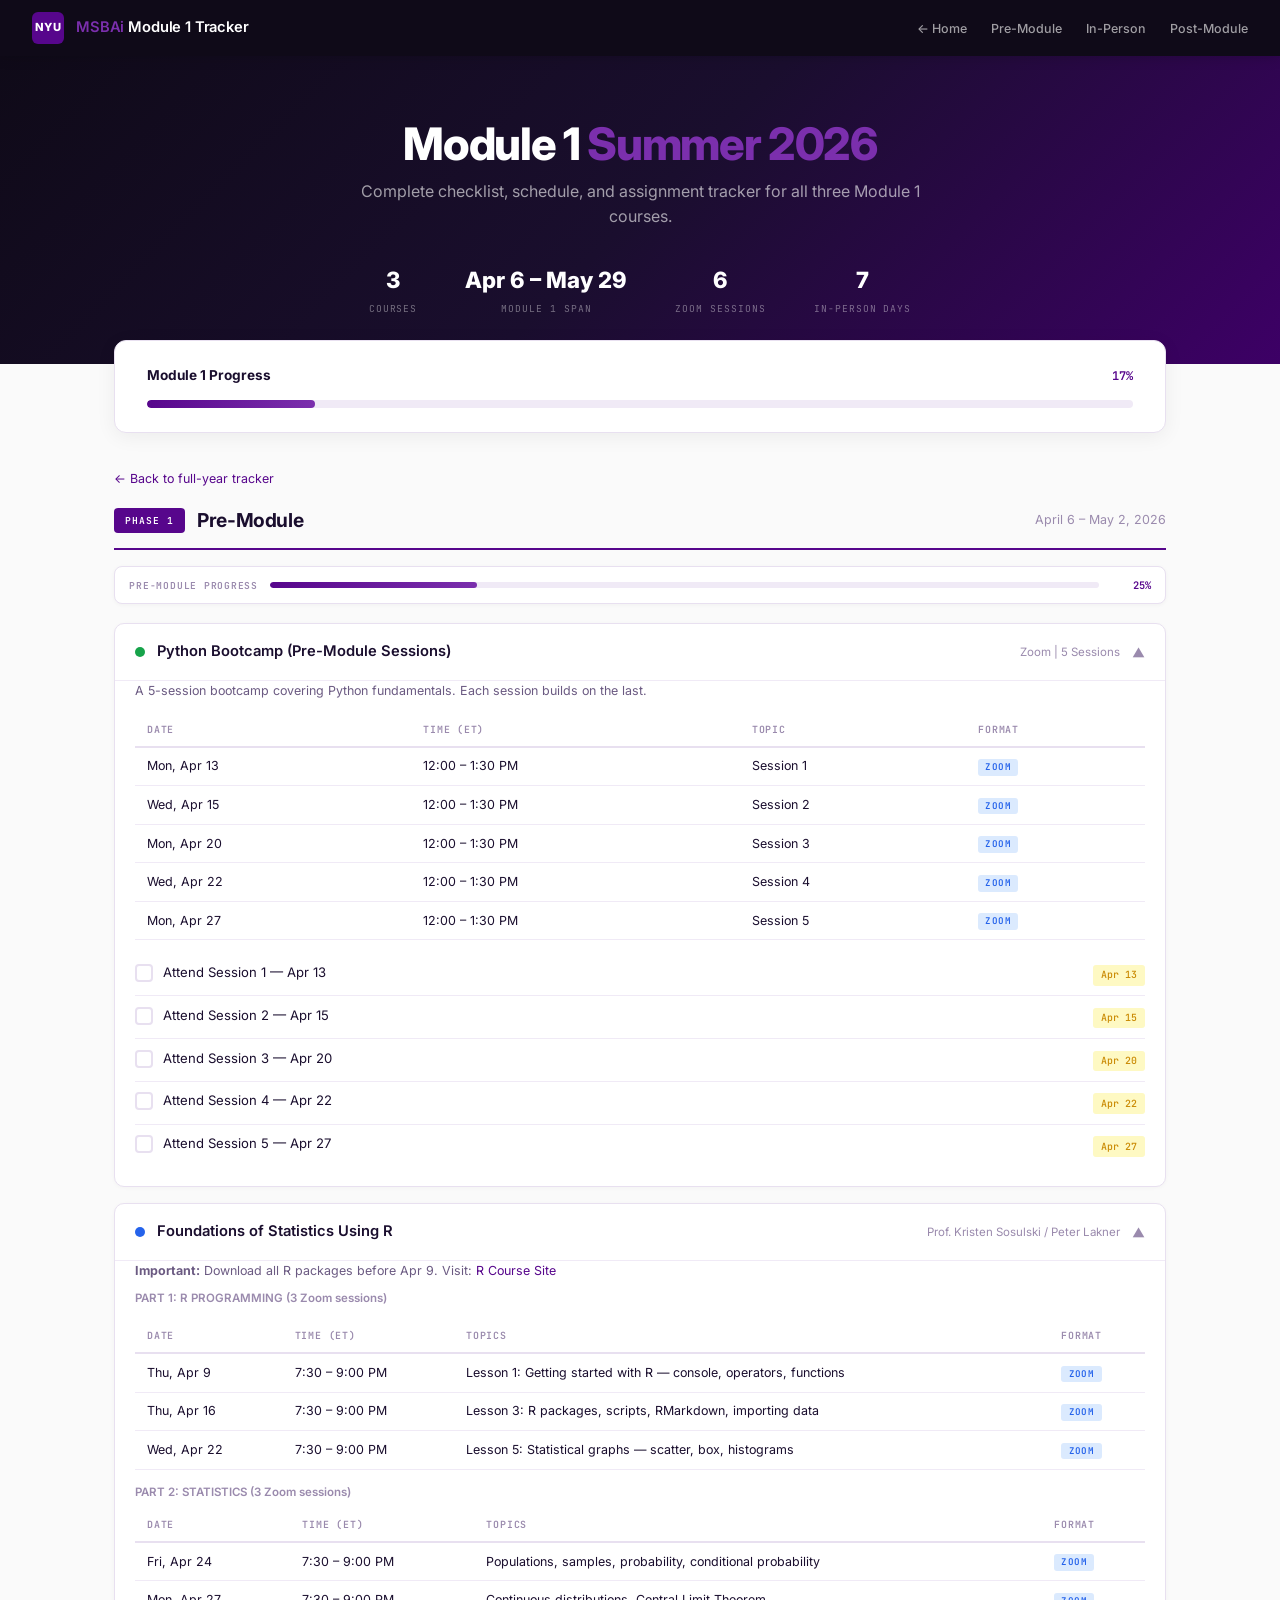
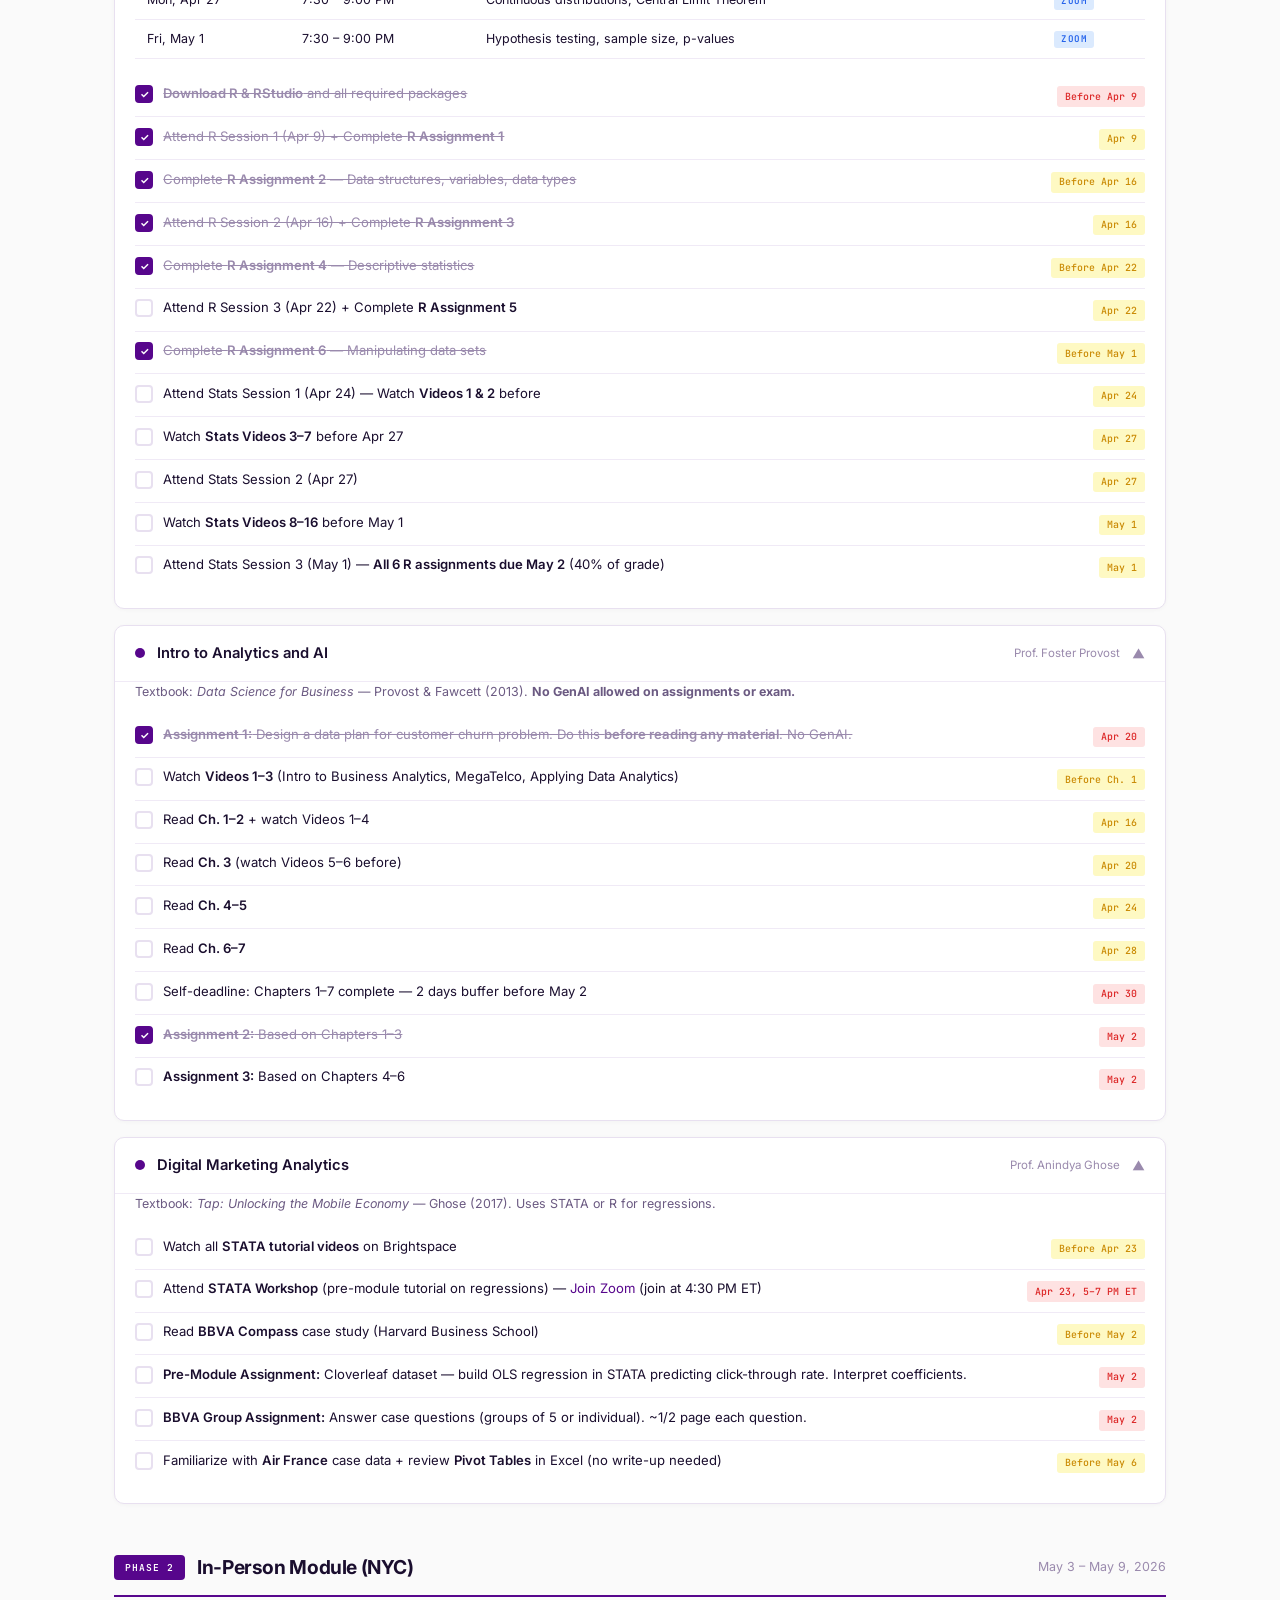
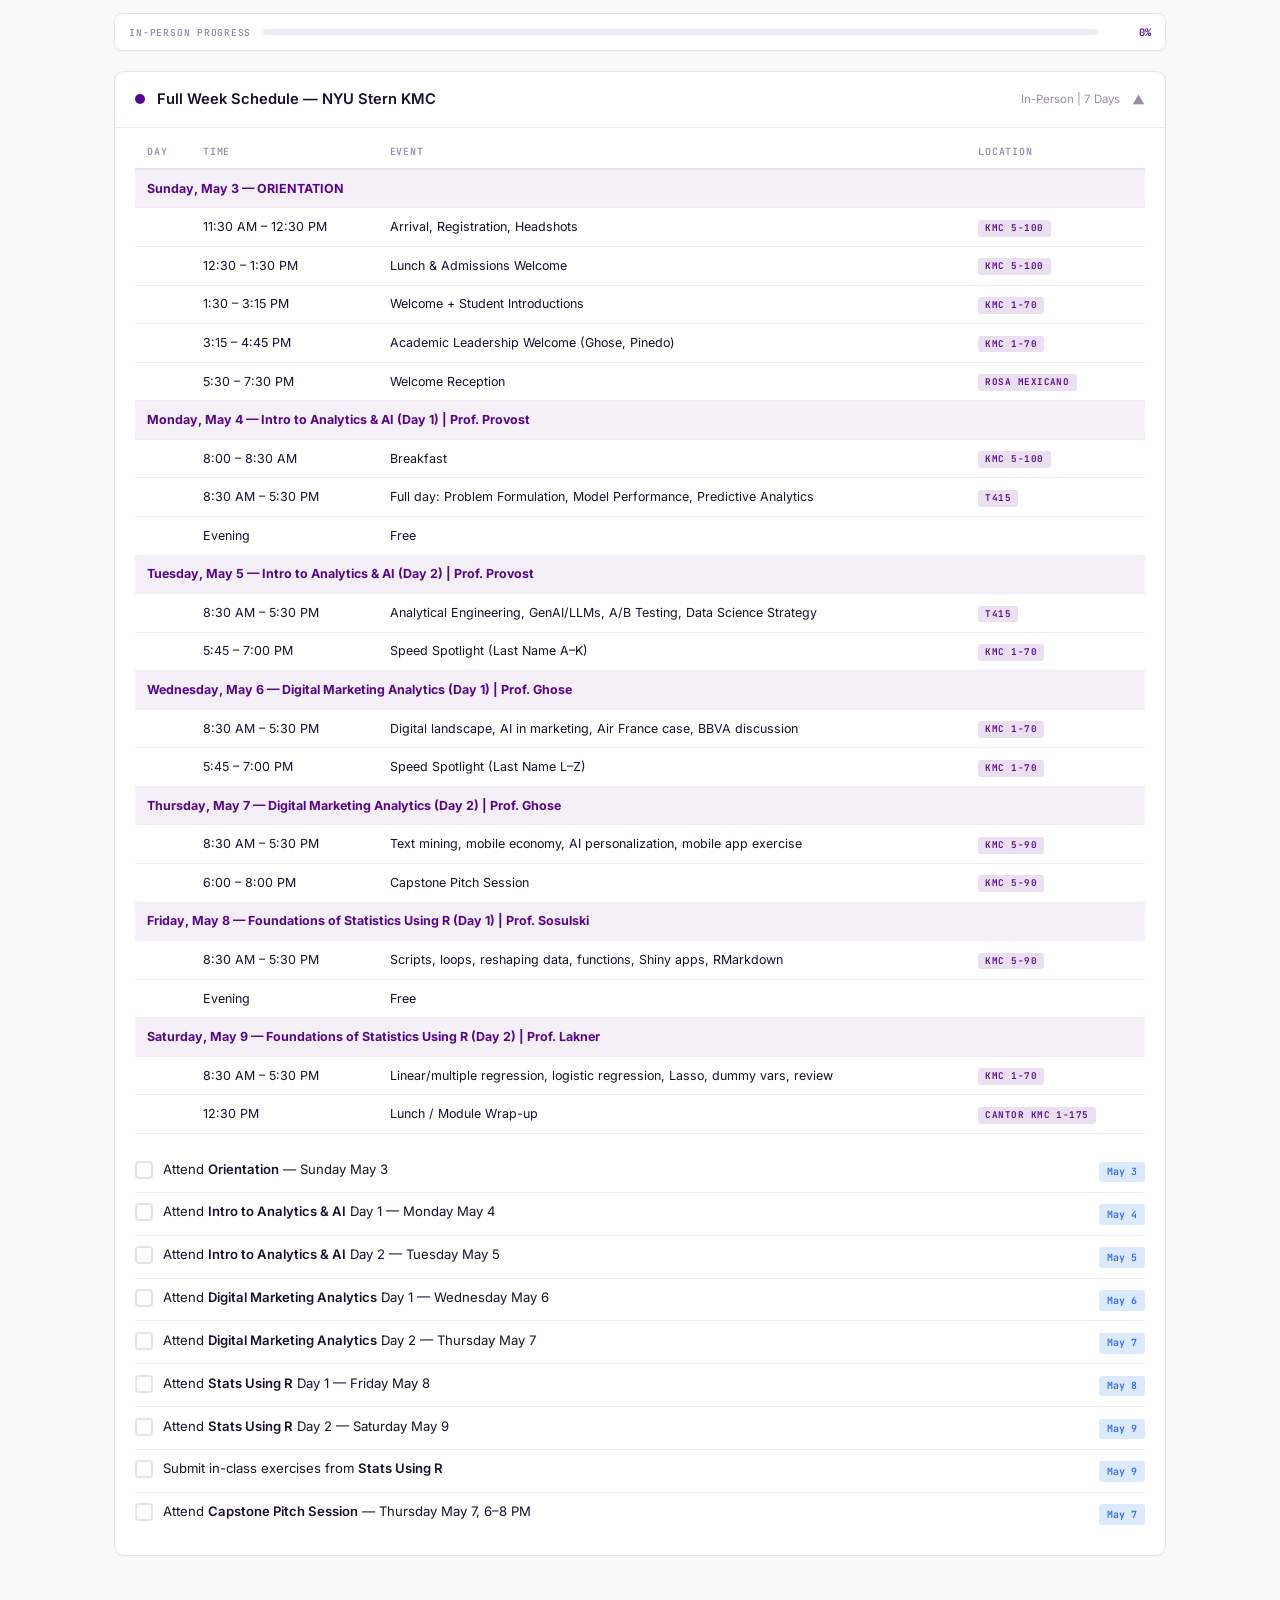
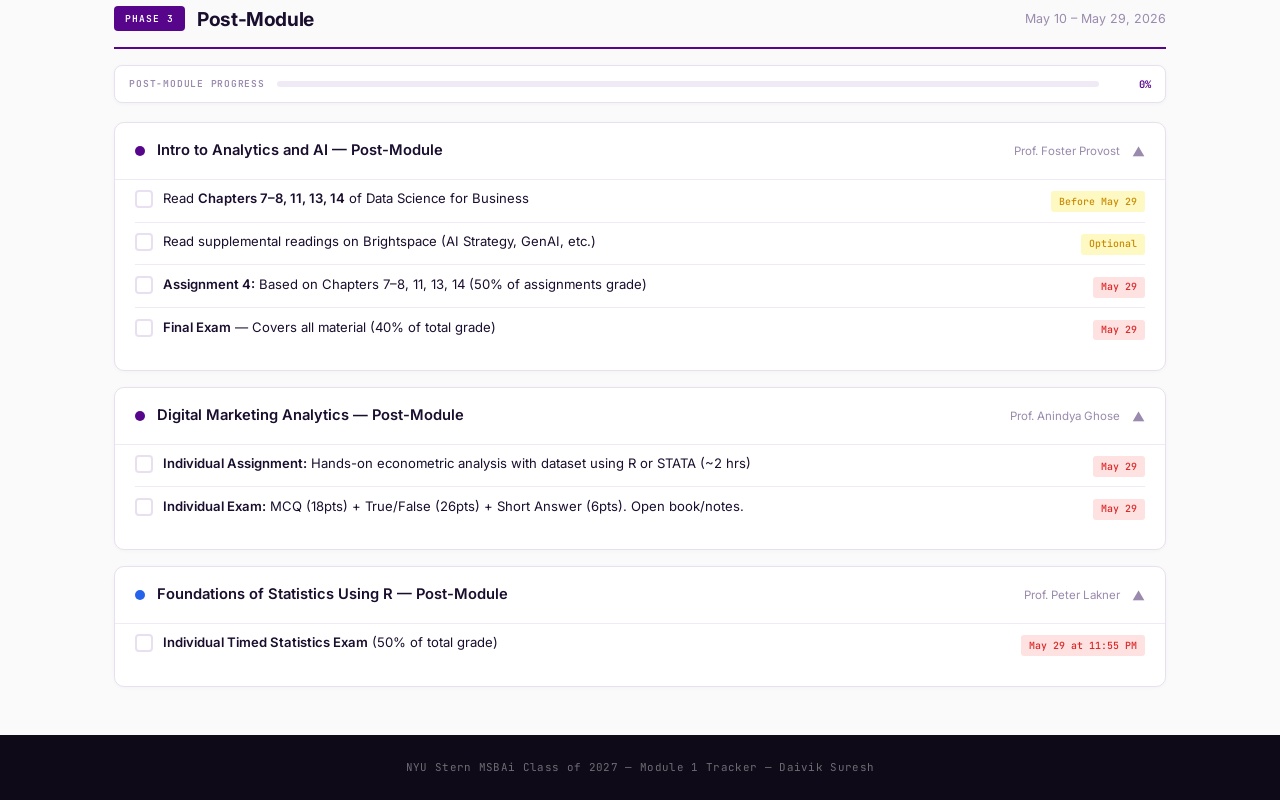
==== commit 08ffad07: "Fix day-of-week errors in module-1: Apr 9→Thu, Apr 16→Thu, Apr 24→Fri" ====
--- a/module-1.html
+++ b/module-1.html
@@ -109,8 +109,8 @@
       <table class="schedule-table">
         <thead><tr><th>Date</th><th>Time (ET)</th><th>Topics</th><th>Format</th></tr></thead>
         <tbody>
-          <tr><td>Wed, Apr 9</td><td>7:30 &ndash; 9:00 PM</td><td>Lesson 1: Getting started with R &mdash; console, operators, functions</td><td><span class="badge-zoom">Zoom</span></td></tr>
-          <tr><td>Wed, Apr 16</td><td>7:30 &ndash; 9:00 PM</td><td>Lesson 3: R packages, scripts, RMarkdown, importing data</td><td><span class="badge-zoom">Zoom</span></td></tr>
+          <tr><td>Thu, Apr 9</td><td>7:30 &ndash; 9:00 PM</td><td>Lesson 1: Getting started with R &mdash; console, operators, functions</td><td><span class="badge-zoom">Zoom</span></td></tr>
+          <tr><td>Thu, Apr 16</td><td>7:30 &ndash; 9:00 PM</td><td>Lesson 3: R packages, scripts, RMarkdown, importing data</td><td><span class="badge-zoom">Zoom</span></td></tr>
           <tr><td>Wed, Apr 22</td><td>7:30 &ndash; 9:00 PM</td><td>Lesson 5: Statistical graphs &mdash; scatter, box, histograms</td><td><span class="badge-zoom">Zoom</span></td></tr>
         </tbody>
       </table>
@@ -119,7 +119,7 @@
       <table class="schedule-table">
         <thead><tr><th>Date</th><th>Time (ET)</th><th>Topics</th><th>Format</th></tr></thead>
         <tbody>
-          <tr><td>Thu, Apr 24</td><td>7:30 &ndash; 9:00 PM</td><td>Populations, samples, probability, conditional probability</td><td><span class="badge-zoom">Zoom</span></td></tr>
+          <tr><td>Fri, Apr 24</td><td>7:30 &ndash; 9:00 PM</td><td>Populations, samples, probability, conditional probability</td><td><span class="badge-zoom">Zoom</span></td></tr>
           <tr><td>Mon, Apr 27</td><td>7:30 &ndash; 9:00 PM</td><td>Continuous distributions, Central Limit Theorem</td><td><span class="badge-zoom">Zoom</span></td></tr>
           <tr><td>Fri, May 1</td><td>7:30 &ndash; 9:00 PM</td><td>Hypothesis testing, sample size, p-values</td><td><span class="badge-zoom">Zoom</span></td></tr>
         </tbody>
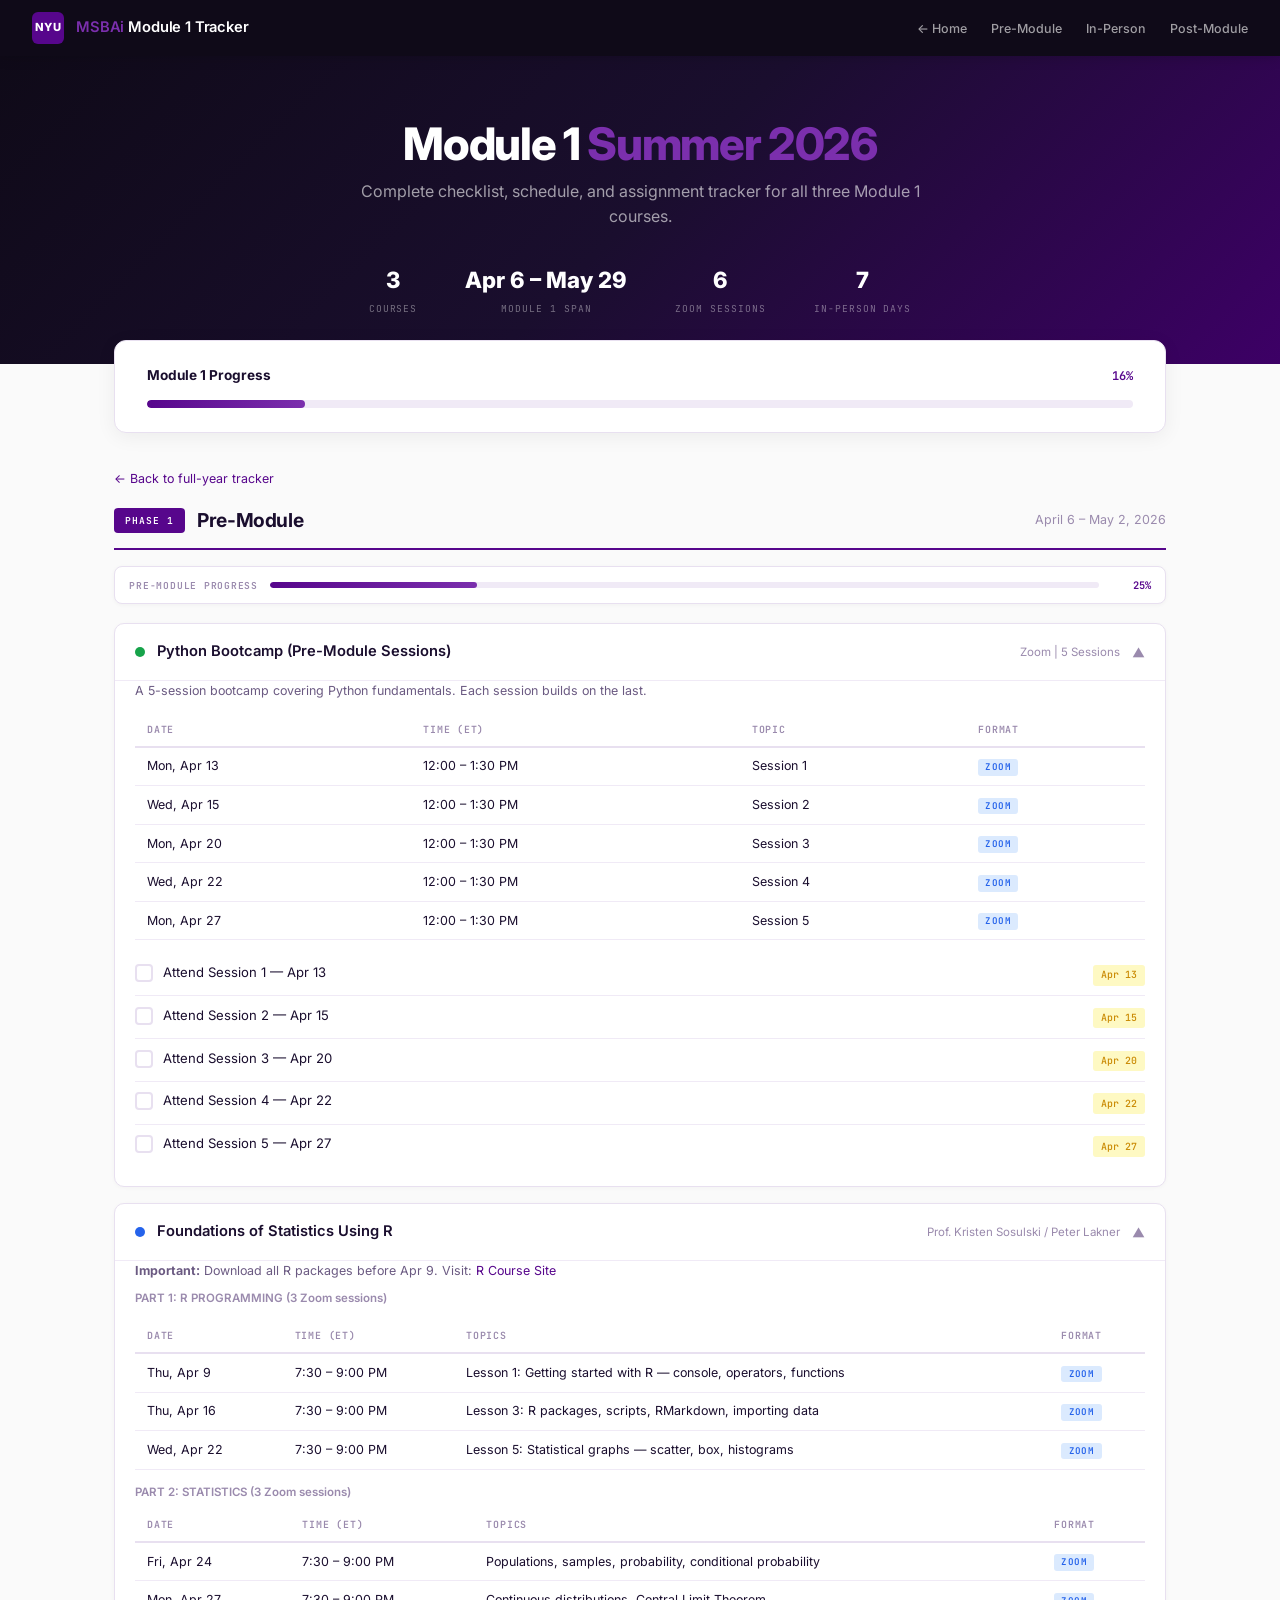
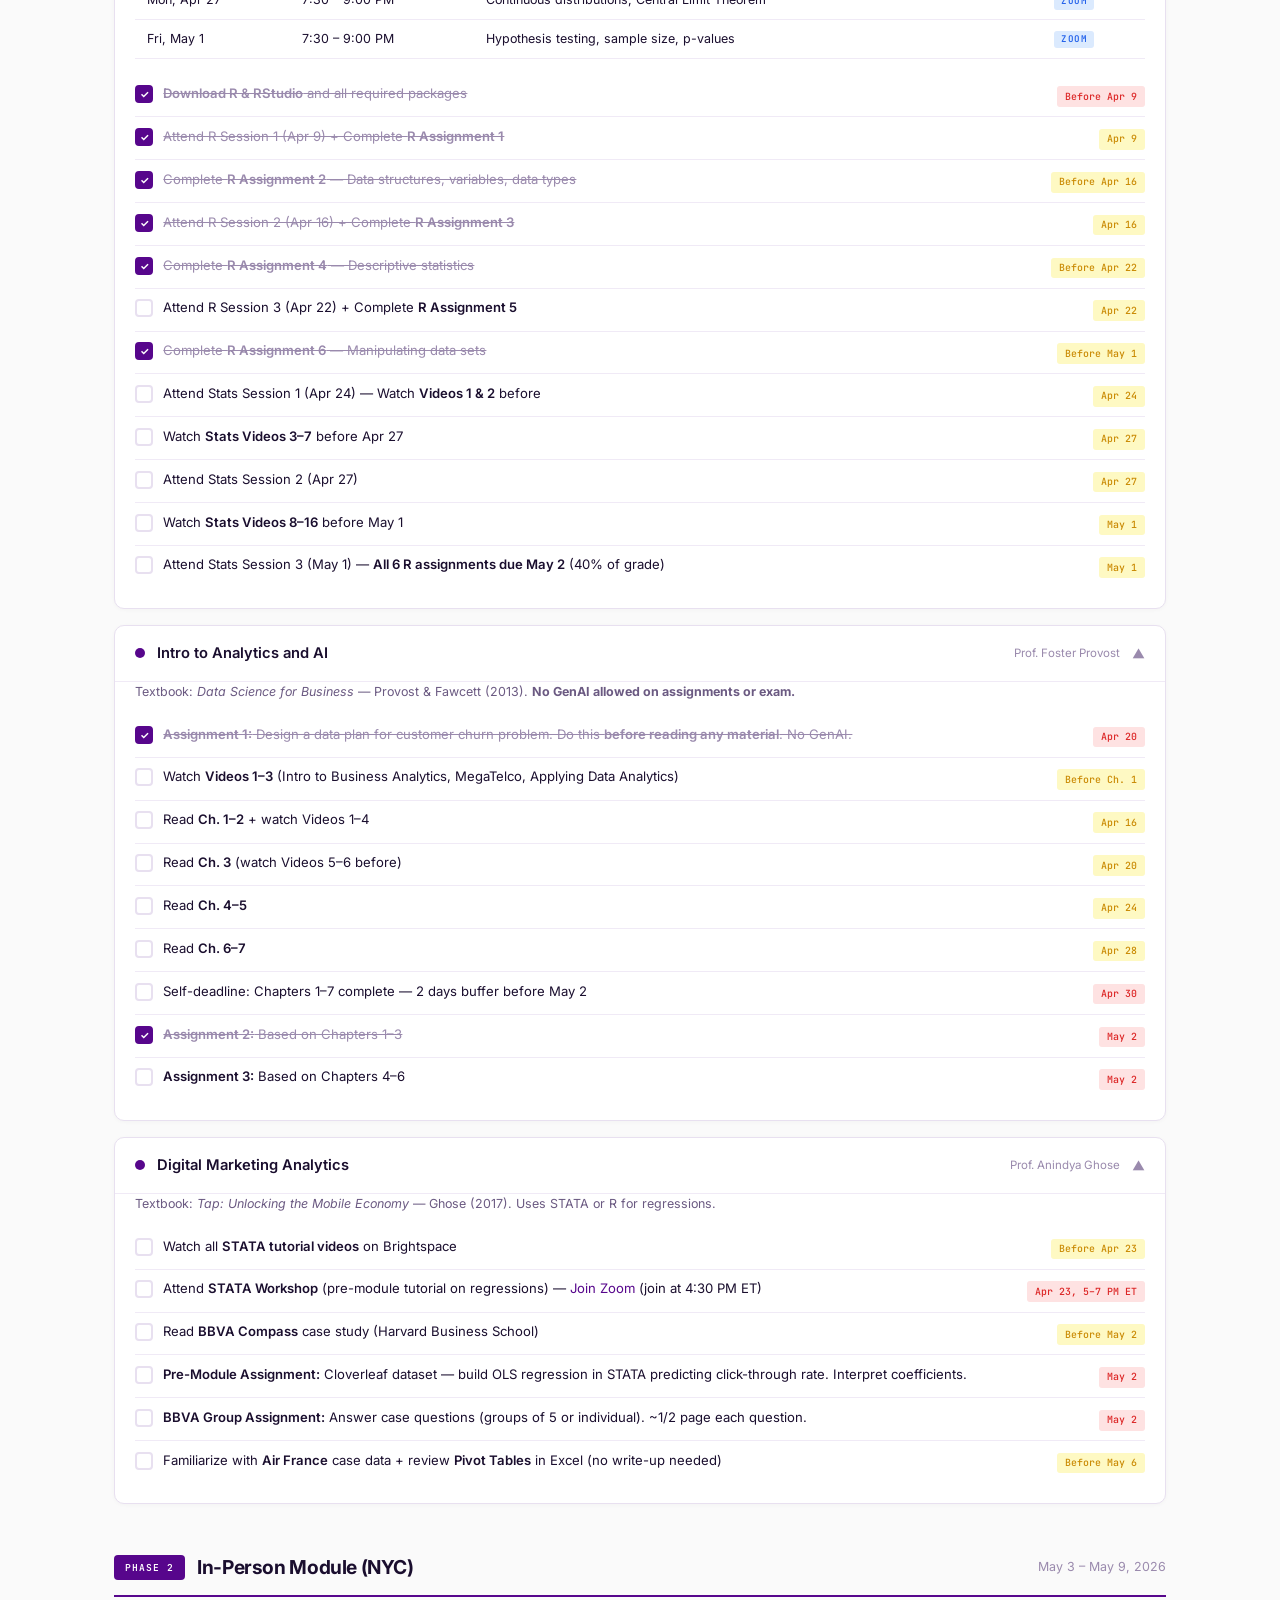
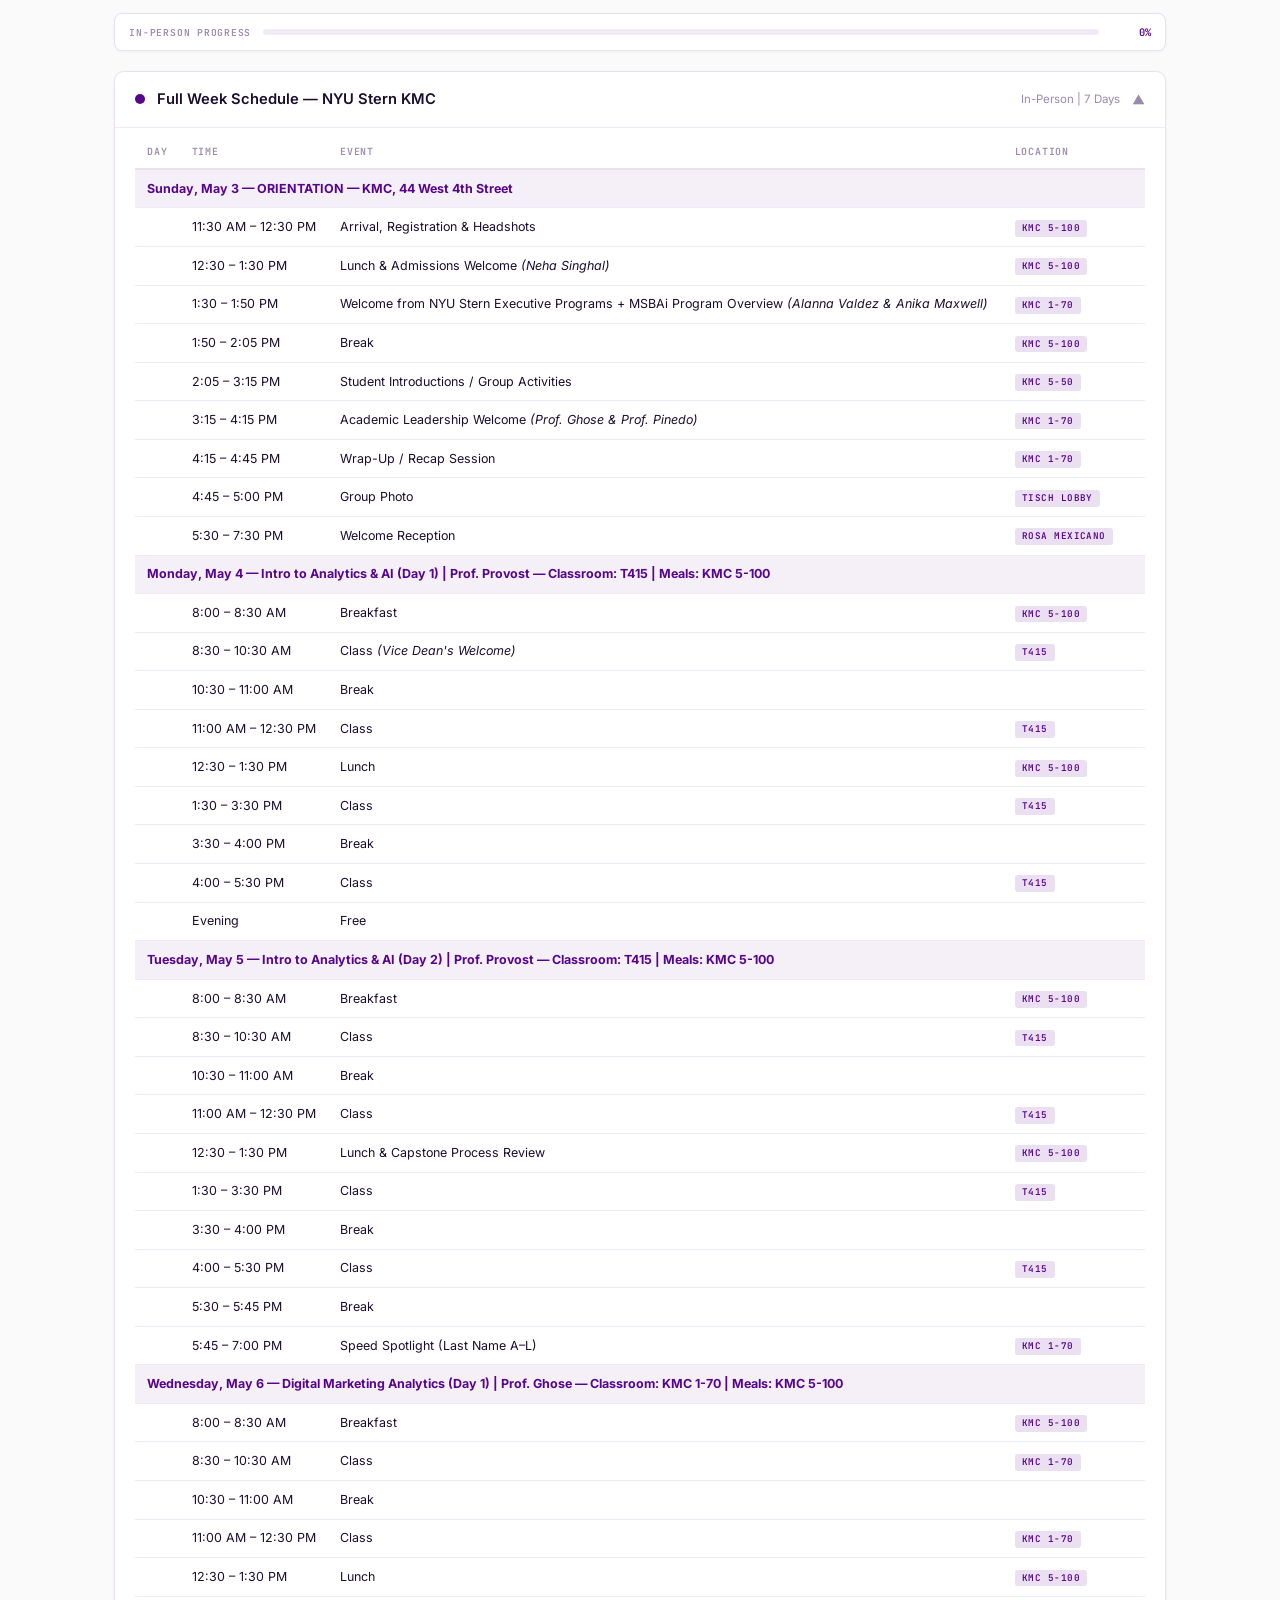
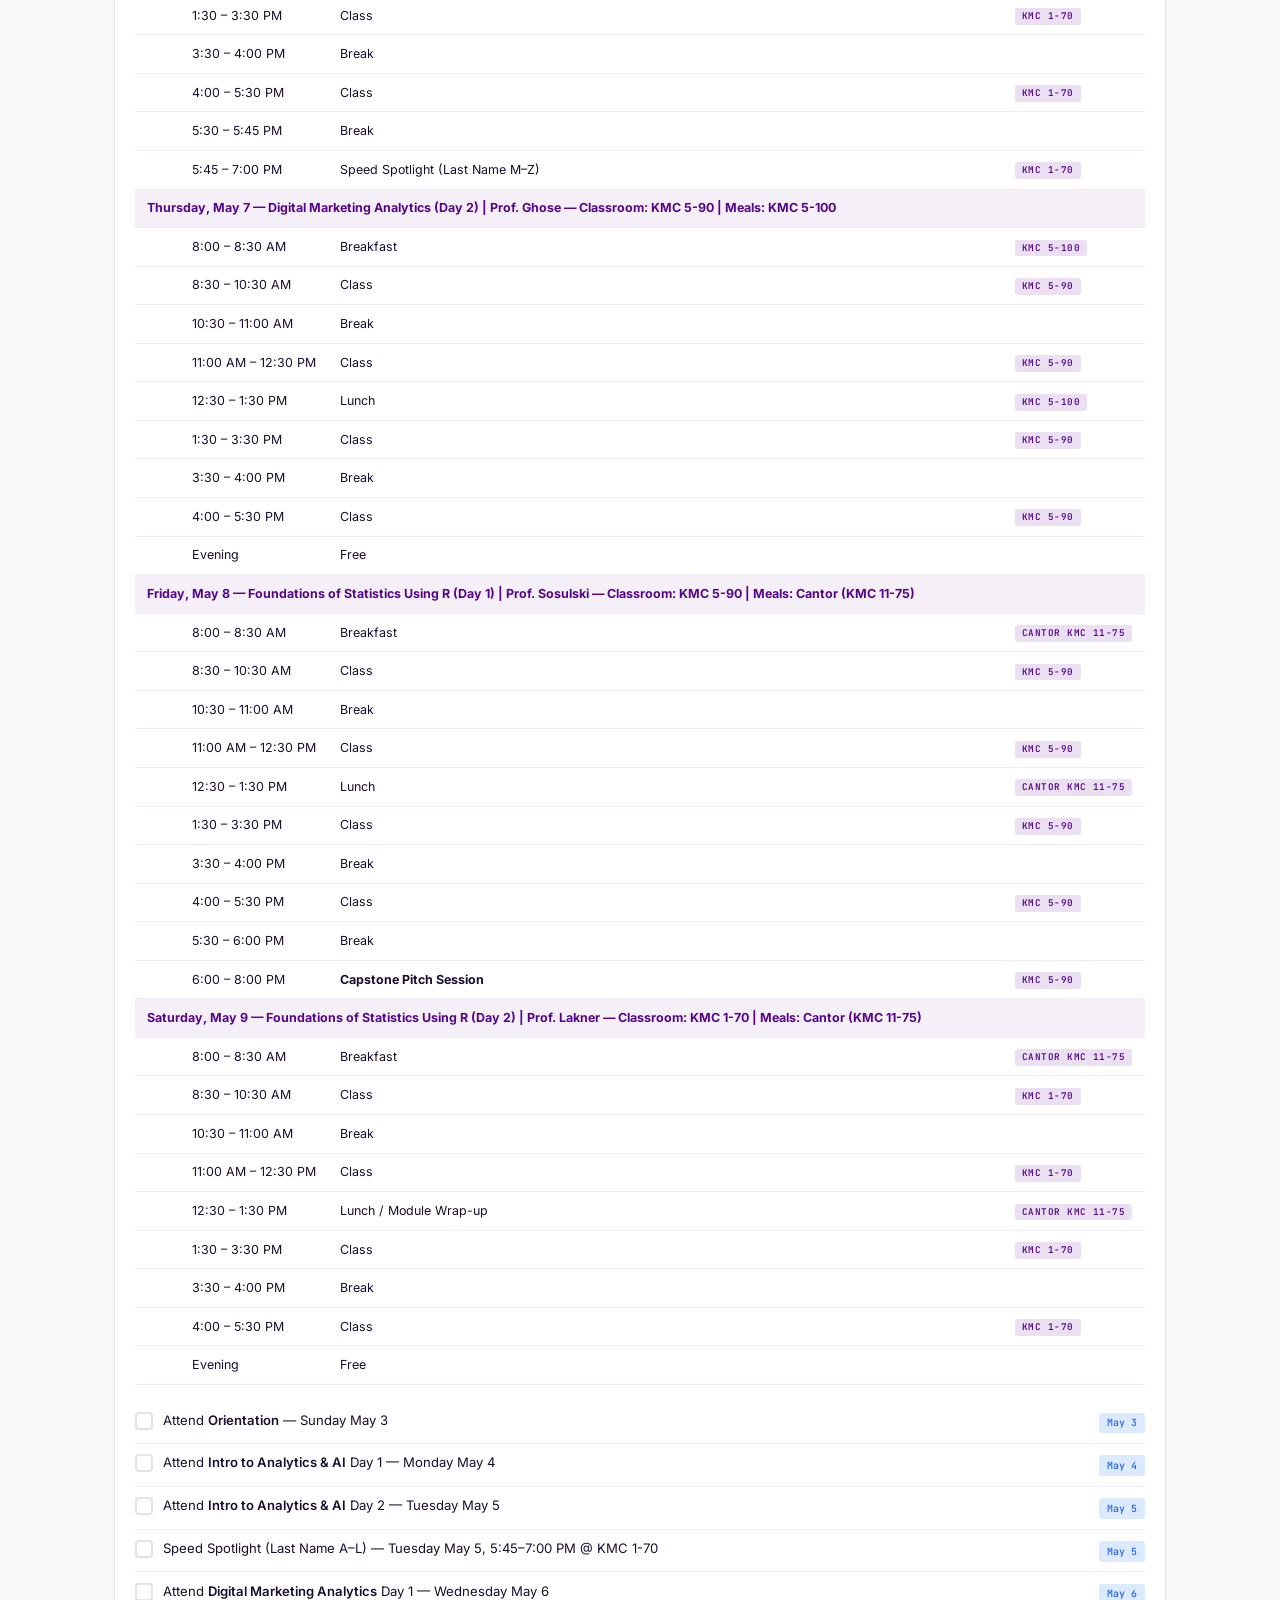
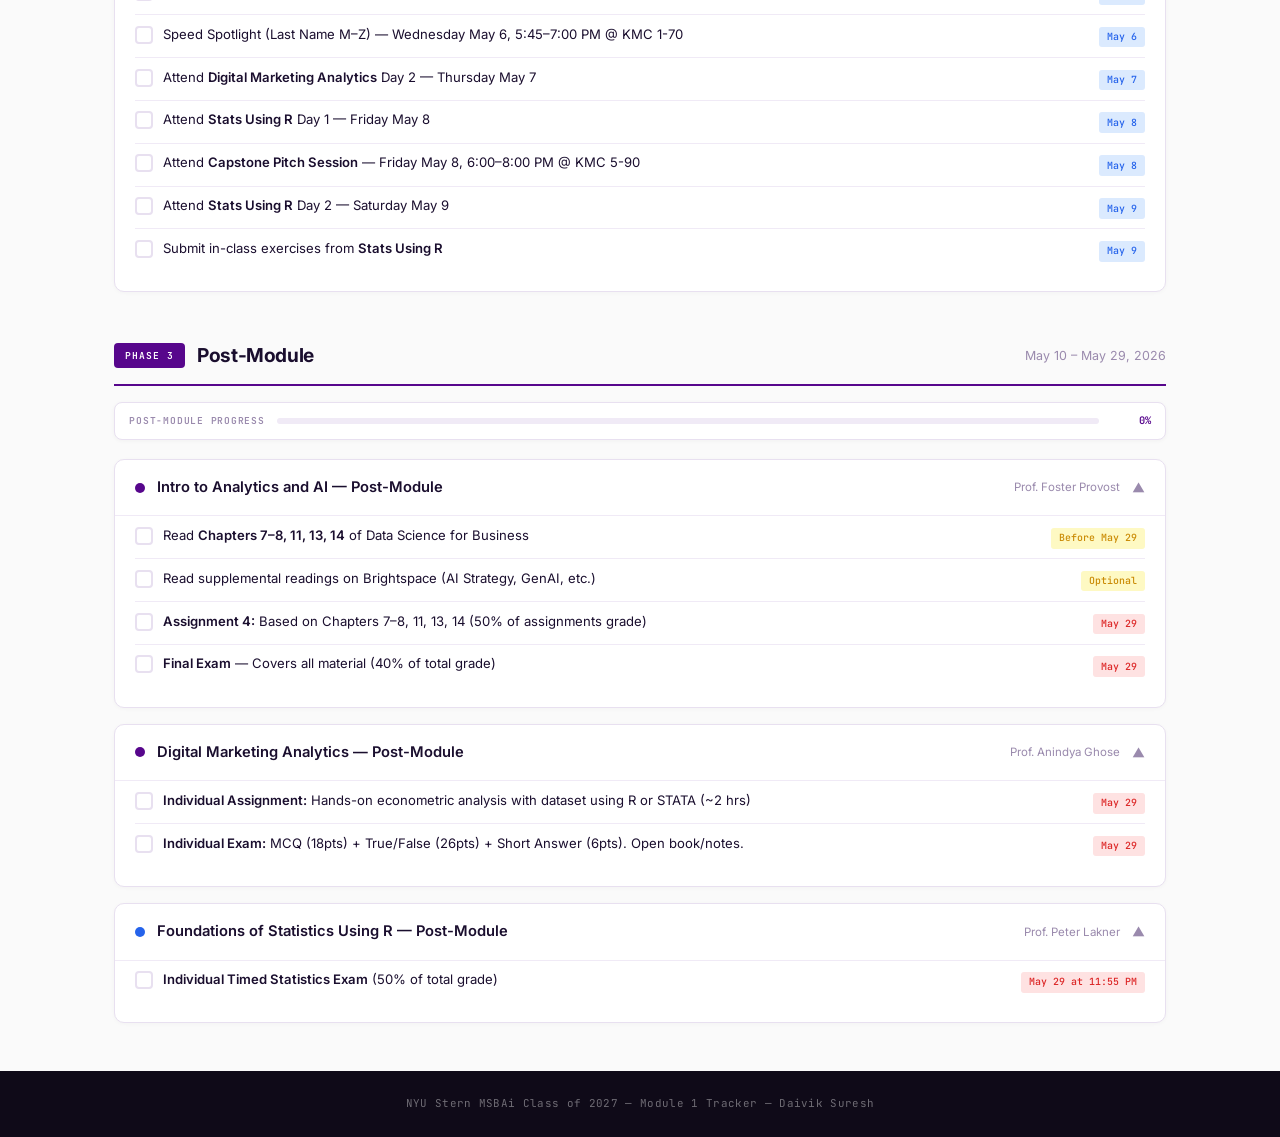
==== commit 47c1a24a: "Update Module 1 in-person schedule from official PDF (Apr 28) - Expand orientation to full per-event" ====
--- a/module-1.html
+++ b/module-1.html
@@ -212,37 +212,92 @@
       <table class="schedule-table">
         <thead><tr><th>Day</th><th>Time</th><th>Event</th><th>Location</th></tr></thead>
         <tbody>
-          <tr style="background:var(--stern-purple-glow2)"><td colspan="4" style="font-weight:700;color:var(--stern-purple);">Sunday, May 3 &mdash; ORIENTATION</td></tr>
-          <tr><td></td><td>11:30 AM &ndash; 12:30 PM</td><td>Arrival, Registration, Headshots</td><td><span class="badge-inperson">KMC 5-100</span></td></tr>
-          <tr><td></td><td>12:30 &ndash; 1:30 PM</td><td>Lunch &amp; Admissions Welcome</td><td><span class="badge-inperson">KMC 5-100</span></td></tr>
-          <tr><td></td><td>1:30 &ndash; 3:15 PM</td><td>Welcome + Student Introductions</td><td><span class="badge-inperson">KMC 1-70</span></td></tr>
-          <tr><td></td><td>3:15 &ndash; 4:45 PM</td><td>Academic Leadership Welcome (Ghose, Pinedo)</td><td><span class="badge-inperson">KMC 1-70</span></td></tr>
+          <!-- SUNDAY MAY 3 — ORIENTATION -->
+          <tr style="background:var(--stern-purple-glow2)"><td colspan="4" style="font-weight:700;color:var(--stern-purple);">Sunday, May 3 &mdash; ORIENTATION &mdash; KMC, 44 West 4th Street</td></tr>
+          <tr><td></td><td>11:30 AM &ndash; 12:30 PM</td><td>Arrival, Registration &amp; Headshots</td><td><span class="badge-inperson">KMC 5-100</span></td></tr>
+          <tr><td></td><td>12:30 &ndash; 1:30 PM</td><td>Lunch &amp; Admissions Welcome <em>(Neha Singhal)</em></td><td><span class="badge-inperson">KMC 5-100</span></td></tr>
+          <tr><td></td><td>1:30 &ndash; 1:50 PM</td><td>Welcome from NYU Stern Executive Programs + MSBAi Program Overview <em>(Alanna Valdez &amp; Anika Maxwell)</em></td><td><span class="badge-inperson">KMC 1-70</span></td></tr>
+          <tr><td></td><td>1:50 &ndash; 2:05 PM</td><td>Break</td><td><span class="badge-inperson">KMC 5-100</span></td></tr>
+          <tr><td></td><td>2:05 &ndash; 3:15 PM</td><td>Student Introductions / Group Activities</td><td><span class="badge-inperson">KMC 5-50</span></td></tr>
+          <tr><td></td><td>3:15 &ndash; 4:15 PM</td><td>Academic Leadership Welcome <em>(Prof. Ghose &amp; Prof. Pinedo)</em></td><td><span class="badge-inperson">KMC 1-70</span></td></tr>
+          <tr><td></td><td>4:15 &ndash; 4:45 PM</td><td>Wrap-Up / Recap Session</td><td><span class="badge-inperson">KMC 1-70</span></td></tr>
+          <tr><td></td><td>4:45 &ndash; 5:00 PM</td><td>Group Photo</td><td><span class="badge-inperson">Tisch Lobby</span></td></tr>
           <tr><td></td><td>5:30 &ndash; 7:30 PM</td><td>Welcome Reception</td><td><span class="badge-inperson">Rosa Mexicano</span></td></tr>
 
-          <tr style="background:var(--stern-purple-glow2)"><td colspan="4" style="font-weight:700;color:var(--stern-purple);">Monday, May 4 &mdash; Intro to Analytics &amp; AI (Day 1) | Prof. Provost</td></tr>
+          <!-- MONDAY MAY 4 -->
+          <tr style="background:var(--stern-purple-glow2)"><td colspan="4" style="font-weight:700;color:var(--stern-purple);">Monday, May 4 &mdash; Intro to Analytics &amp; AI (Day 1) | Prof. Provost &mdash; Classroom: T415 | Meals: KMC 5-100</td></tr>
           <tr><td></td><td>8:00 &ndash; 8:30 AM</td><td>Breakfast</td><td><span class="badge-inperson">KMC 5-100</span></td></tr>
-          <tr><td></td><td>8:30 AM &ndash; 5:30 PM</td><td>Full day: Problem Formulation, Model Performance, Predictive Analytics</td><td><span class="badge-inperson">T415</span></td></tr>
+          <tr><td></td><td>8:30 &ndash; 10:30 AM</td><td>Class <em>(Vice Dean's Welcome)</em></td><td><span class="badge-inperson">T415</span></td></tr>
+          <tr><td></td><td>10:30 &ndash; 11:00 AM</td><td>Break</td><td></td></tr>
+          <tr><td></td><td>11:00 AM &ndash; 12:30 PM</td><td>Class</td><td><span class="badge-inperson">T415</span></td></tr>
+          <tr><td></td><td>12:30 &ndash; 1:30 PM</td><td>Lunch</td><td><span class="badge-inperson">KMC 5-100</span></td></tr>
+          <tr><td></td><td>1:30 &ndash; 3:30 PM</td><td>Class</td><td><span class="badge-inperson">T415</span></td></tr>
+          <tr><td></td><td>3:30 &ndash; 4:00 PM</td><td>Break</td><td></td></tr>
+          <tr><td></td><td>4:00 &ndash; 5:30 PM</td><td>Class</td><td><span class="badge-inperson">T415</span></td></tr>
           <tr><td></td><td>Evening</td><td>Free</td><td></td></tr>
 
-          <tr style="background:var(--stern-purple-glow2)"><td colspan="4" style="font-weight:700;color:var(--stern-purple);">Tuesday, May 5 &mdash; Intro to Analytics &amp; AI (Day 2) | Prof. Provost</td></tr>
-          <tr><td></td><td>8:30 AM &ndash; 5:30 PM</td><td>Analytical Engineering, GenAI/LLMs, A/B Testing, Data Science Strategy</td><td><span class="badge-inperson">T415</span></td></tr>
-          <tr><td></td><td>5:45 &ndash; 7:00 PM</td><td>Speed Spotlight (Last Name A&ndash;K)</td><td><span class="badge-inperson">KMC 1-70</span></td></tr>
-
-          <tr style="background:var(--stern-purple-glow2)"><td colspan="4" style="font-weight:700;color:var(--stern-purple);">Wednesday, May 6 &mdash; Digital Marketing Analytics (Day 1) | Prof. Ghose</td></tr>
-          <tr><td></td><td>8:30 AM &ndash; 5:30 PM</td><td>Digital landscape, AI in marketing, Air France case, BBVA discussion</td><td><span class="badge-inperson">KMC 1-70</span></td></tr>
-          <tr><td></td><td>5:45 &ndash; 7:00 PM</td><td>Speed Spotlight (Last Name L&ndash;Z)</td><td><span class="badge-inperson">KMC 1-70</span></td></tr>
-
-          <tr style="background:var(--stern-purple-glow2)"><td colspan="4" style="font-weight:700;color:var(--stern-purple);">Thursday, May 7 &mdash; Digital Marketing Analytics (Day 2) | Prof. Ghose</td></tr>
-          <tr><td></td><td>8:30 AM &ndash; 5:30 PM</td><td>Text mining, mobile economy, AI personalization, mobile app exercise</td><td><span class="badge-inperson">KMC 5-90</span></td></tr>
-          <tr><td></td><td>6:00 &ndash; 8:00 PM</td><td>Capstone Pitch Session</td><td><span class="badge-inperson">KMC 5-90</span></td></tr>
-
-          <tr style="background:var(--stern-purple-glow2)"><td colspan="4" style="font-weight:700;color:var(--stern-purple);">Friday, May 8 &mdash; Foundations of Statistics Using R (Day 1) | Prof. Sosulski</td></tr>
-          <tr><td></td><td>8:30 AM &ndash; 5:30 PM</td><td>Scripts, loops, reshaping data, functions, Shiny apps, RMarkdown</td><td><span class="badge-inperson">KMC 5-90</span></td></tr>
+          <!-- TUESDAY MAY 5 -->
+          <tr style="background:var(--stern-purple-glow2)"><td colspan="4" style="font-weight:700;color:var(--stern-purple);">Tuesday, May 5 &mdash; Intro to Analytics &amp; AI (Day 2) | Prof. Provost &mdash; Classroom: T415 | Meals: KMC 5-100</td></tr>
+          <tr><td></td><td>8:00 &ndash; 8:30 AM</td><td>Breakfast</td><td><span class="badge-inperson">KMC 5-100</span></td></tr>
+          <tr><td></td><td>8:30 &ndash; 10:30 AM</td><td>Class</td><td><span class="badge-inperson">T415</span></td></tr>
+          <tr><td></td><td>10:30 &ndash; 11:00 AM</td><td>Break</td><td></td></tr>
+          <tr><td></td><td>11:00 AM &ndash; 12:30 PM</td><td>Class</td><td><span class="badge-inperson">T415</span></td></tr>
+          <tr><td></td><td>12:30 &ndash; 1:30 PM</td><td>Lunch &amp; Capstone Process Review</td><td><span class="badge-inperson">KMC 5-100</span></td></tr>
+          <tr><td></td><td>1:30 &ndash; 3:30 PM</td><td>Class</td><td><span class="badge-inperson">T415</span></td></tr>
+          <tr><td></td><td>3:30 &ndash; 4:00 PM</td><td>Break</td><td></td></tr>
+          <tr><td></td><td>4:00 &ndash; 5:30 PM</td><td>Class</td><td><span class="badge-inperson">T415</span></td></tr>
+          <tr><td></td><td>5:30 &ndash; 5:45 PM</td><td>Break</td><td></td></tr>
+          <tr><td></td><td>5:45 &ndash; 7:00 PM</td><td>Speed Spotlight (Last Name A&ndash;L)</td><td><span class="badge-inperson">KMC 1-70</span></td></tr>
+
+          <!-- WEDNESDAY MAY 6 -->
+          <tr style="background:var(--stern-purple-glow2)"><td colspan="4" style="font-weight:700;color:var(--stern-purple);">Wednesday, May 6 &mdash; Digital Marketing Analytics (Day 1) | Prof. Ghose &mdash; Classroom: KMC 1-70 | Meals: KMC 5-100</td></tr>
+          <tr><td></td><td>8:00 &ndash; 8:30 AM</td><td>Breakfast</td><td><span class="badge-inperson">KMC 5-100</span></td></tr>
+          <tr><td></td><td>8:30 &ndash; 10:30 AM</td><td>Class</td><td><span class="badge-inperson">KMC 1-70</span></td></tr>
+          <tr><td></td><td>10:30 &ndash; 11:00 AM</td><td>Break</td><td></td></tr>
+          <tr><td></td><td>11:00 AM &ndash; 12:30 PM</td><td>Class</td><td><span class="badge-inperson">KMC 1-70</span></td></tr>
+          <tr><td></td><td>12:30 &ndash; 1:30 PM</td><td>Lunch</td><td><span class="badge-inperson">KMC 5-100</span></td></tr>
+          <tr><td></td><td>1:30 &ndash; 3:30 PM</td><td>Class</td><td><span class="badge-inperson">KMC 1-70</span></td></tr>
+          <tr><td></td><td>3:30 &ndash; 4:00 PM</td><td>Break</td><td></td></tr>
+          <tr><td></td><td>4:00 &ndash; 5:30 PM</td><td>Class</td><td><span class="badge-inperson">KMC 1-70</span></td></tr>
+          <tr><td></td><td>5:30 &ndash; 5:45 PM</td><td>Break</td><td></td></tr>
+          <tr><td></td><td>5:45 &ndash; 7:00 PM</td><td>Speed Spotlight (Last Name M&ndash;Z)</td><td><span class="badge-inperson">KMC 1-70</span></td></tr>
+
+          <!-- THURSDAY MAY 7 -->
+          <tr style="background:var(--stern-purple-glow2)"><td colspan="4" style="font-weight:700;color:var(--stern-purple);">Thursday, May 7 &mdash; Digital Marketing Analytics (Day 2) | Prof. Ghose &mdash; Classroom: KMC 5-90 | Meals: KMC 5-100</td></tr>
+          <tr><td></td><td>8:00 &ndash; 8:30 AM</td><td>Breakfast</td><td><span class="badge-inperson">KMC 5-100</span></td></tr>
+          <tr><td></td><td>8:30 &ndash; 10:30 AM</td><td>Class</td><td><span class="badge-inperson">KMC 5-90</span></td></tr>
+          <tr><td></td><td>10:30 &ndash; 11:00 AM</td><td>Break</td><td></td></tr>
+          <tr><td></td><td>11:00 AM &ndash; 12:30 PM</td><td>Class</td><td><span class="badge-inperson">KMC 5-90</span></td></tr>
+          <tr><td></td><td>12:30 &ndash; 1:30 PM</td><td>Lunch</td><td><span class="badge-inperson">KMC 5-100</span></td></tr>
+          <tr><td></td><td>1:30 &ndash; 3:30 PM</td><td>Class</td><td><span class="badge-inperson">KMC 5-90</span></td></tr>
+          <tr><td></td><td>3:30 &ndash; 4:00 PM</td><td>Break</td><td></td></tr>
+          <tr><td></td><td>4:00 &ndash; 5:30 PM</td><td>Class</td><td><span class="badge-inperson">KMC 5-90</span></td></tr>
           <tr><td></td><td>Evening</td><td>Free</td><td></td></tr>
 
-          <tr style="background:var(--stern-purple-glow2)"><td colspan="4" style="font-weight:700;color:var(--stern-purple);">Saturday, May 9 &mdash; Foundations of Statistics Using R (Day 2) | Prof. Lakner</td></tr>
-          <tr><td></td><td>8:30 AM &ndash; 5:30 PM</td><td>Linear/multiple regression, logistic regression, Lasso, dummy vars, review</td><td><span class="badge-inperson">KMC 1-70</span></td></tr>
-          <tr><td></td><td>12:30 PM</td><td>Lunch / Module Wrap-up</td><td><span class="badge-inperson">Cantor KMC 1-175</span></td></tr>
+          <!-- FRIDAY MAY 8 -->
+          <tr style="background:var(--stern-purple-glow2)"><td colspan="4" style="font-weight:700;color:var(--stern-purple);">Friday, May 8 &mdash; Foundations of Statistics Using R (Day 1) | Prof. Sosulski &mdash; Classroom: KMC 5-90 | Meals: Cantor (KMC 11-75)</td></tr>
+          <tr><td></td><td>8:00 &ndash; 8:30 AM</td><td>Breakfast</td><td><span class="badge-inperson">Cantor KMC 11-75</span></td></tr>
+          <tr><td></td><td>8:30 &ndash; 10:30 AM</td><td>Class</td><td><span class="badge-inperson">KMC 5-90</span></td></tr>
+          <tr><td></td><td>10:30 &ndash; 11:00 AM</td><td>Break</td><td></td></tr>
+          <tr><td></td><td>11:00 AM &ndash; 12:30 PM</td><td>Class</td><td><span class="badge-inperson">KMC 5-90</span></td></tr>
+          <tr><td></td><td>12:30 &ndash; 1:30 PM</td><td>Lunch</td><td><span class="badge-inperson">Cantor KMC 11-75</span></td></tr>
+          <tr><td></td><td>1:30 &ndash; 3:30 PM</td><td>Class</td><td><span class="badge-inperson">KMC 5-90</span></td></tr>
+          <tr><td></td><td>3:30 &ndash; 4:00 PM</td><td>Break</td><td></td></tr>
+          <tr><td></td><td>4:00 &ndash; 5:30 PM</td><td>Class</td><td><span class="badge-inperson">KMC 5-90</span></td></tr>
+          <tr><td></td><td>5:30 &ndash; 6:00 PM</td><td>Break</td><td></td></tr>
+          <tr><td></td><td>6:00 &ndash; 8:00 PM</td><td><strong>Capstone Pitch Session</strong></td><td><span class="badge-inperson">KMC 5-90</span></td></tr>
+
+          <!-- SATURDAY MAY 9 -->
+          <tr style="background:var(--stern-purple-glow2)"><td colspan="4" style="font-weight:700;color:var(--stern-purple);">Saturday, May 9 &mdash; Foundations of Statistics Using R (Day 2) | Prof. Lakner &mdash; Classroom: KMC 1-70 | Meals: Cantor (KMC 11-75)</td></tr>
+          <tr><td></td><td>8:00 &ndash; 8:30 AM</td><td>Breakfast</td><td><span class="badge-inperson">Cantor KMC 11-75</span></td></tr>
+          <tr><td></td><td>8:30 &ndash; 10:30 AM</td><td>Class</td><td><span class="badge-inperson">KMC 1-70</span></td></tr>
+          <tr><td></td><td>10:30 &ndash; 11:00 AM</td><td>Break</td><td></td></tr>
+          <tr><td></td><td>11:00 AM &ndash; 12:30 PM</td><td>Class</td><td><span class="badge-inperson">KMC 1-70</span></td></tr>
+          <tr><td></td><td>12:30 &ndash; 1:30 PM</td><td>Lunch / Module Wrap-up</td><td><span class="badge-inperson">Cantor KMC 11-75</span></td></tr>
+          <tr><td></td><td>1:30 &ndash; 3:30 PM</td><td>Class</td><td><span class="badge-inperson">KMC 1-70</span></td></tr>
+          <tr><td></td><td>3:30 &ndash; 4:00 PM</td><td>Break</td><td></td></tr>
+          <tr><td></td><td>4:00 &ndash; 5:30 PM</td><td>Class</td><td><span class="badge-inperson">KMC 1-70</span></td></tr>
+          <tr><td></td><td>Evening</td><td>Free</td><td></td></tr>
         </tbody>
       </table>
 
@@ -250,12 +305,14 @@
         <li class="task-item"><div class="task-check" onclick="toggleCheck(this)"></div><div class="task-text">Attend <strong>Orientation</strong> &mdash; Sunday May 3</div><span class="task-due due-info">May 3</span></li>
         <li class="task-item"><div class="task-check" onclick="toggleCheck(this)"></div><div class="task-text">Attend <strong>Intro to Analytics &amp; AI</strong> Day 1 &mdash; Monday May 4</div><span class="task-due due-info">May 4</span></li>
         <li class="task-item"><div class="task-check" onclick="toggleCheck(this)"></div><div class="task-text">Attend <strong>Intro to Analytics &amp; AI</strong> Day 2 &mdash; Tuesday May 5</div><span class="task-due due-info">May 5</span></li>
+        <li class="task-item"><div class="task-check" onclick="toggleCheck(this)"></div><div class="task-text">Speed Spotlight (Last Name A&ndash;L) &mdash; Tuesday May 5, 5:45&ndash;7:00 PM @ KMC 1-70</div><span class="task-due due-info">May 5</span></li>
         <li class="task-item"><div class="task-check" onclick="toggleCheck(this)"></div><div class="task-text">Attend <strong>Digital Marketing Analytics</strong> Day 1 &mdash; Wednesday May 6</div><span class="task-due due-info">May 6</span></li>
+        <li class="task-item"><div class="task-check" onclick="toggleCheck(this)"></div><div class="task-text">Speed Spotlight (Last Name M&ndash;Z) &mdash; Wednesday May 6, 5:45&ndash;7:00 PM @ KMC 1-70</div><span class="task-due due-info">May 6</span></li>
         <li class="task-item"><div class="task-check" onclick="toggleCheck(this)"></div><div class="task-text">Attend <strong>Digital Marketing Analytics</strong> Day 2 &mdash; Thursday May 7</div><span class="task-due due-info">May 7</span></li>
         <li class="task-item"><div class="task-check" onclick="toggleCheck(this)"></div><div class="task-text">Attend <strong>Stats Using R</strong> Day 1 &mdash; Friday May 8</div><span class="task-due due-info">May 8</span></li>
+        <li class="task-item"><div class="task-check" onclick="toggleCheck(this)"></div><div class="task-text">Attend <strong>Capstone Pitch Session</strong> &mdash; Friday May 8, 6:00&ndash;8:00 PM @ KMC 5-90</div><span class="task-due due-info">May 8</span></li>
         <li class="task-item"><div class="task-check" onclick="toggleCheck(this)"></div><div class="task-text">Attend <strong>Stats Using R</strong> Day 2 &mdash; Saturday May 9</div><span class="task-due due-info">May 9</span></li>
         <li class="task-item"><div class="task-check" onclick="toggleCheck(this)"></div><div class="task-text">Submit in-class exercises from <strong>Stats Using R</strong></div><span class="task-due due-info">May 9</span></li>
-        <li class="task-item"><div class="task-check" onclick="toggleCheck(this)"></div><div class="task-text">Attend <strong>Capstone Pitch Session</strong> &mdash; Thursday May 7, 6&ndash;8 PM</div><span class="task-due due-info">May 7</span></li>
       </ul>
     </div>
   </div>
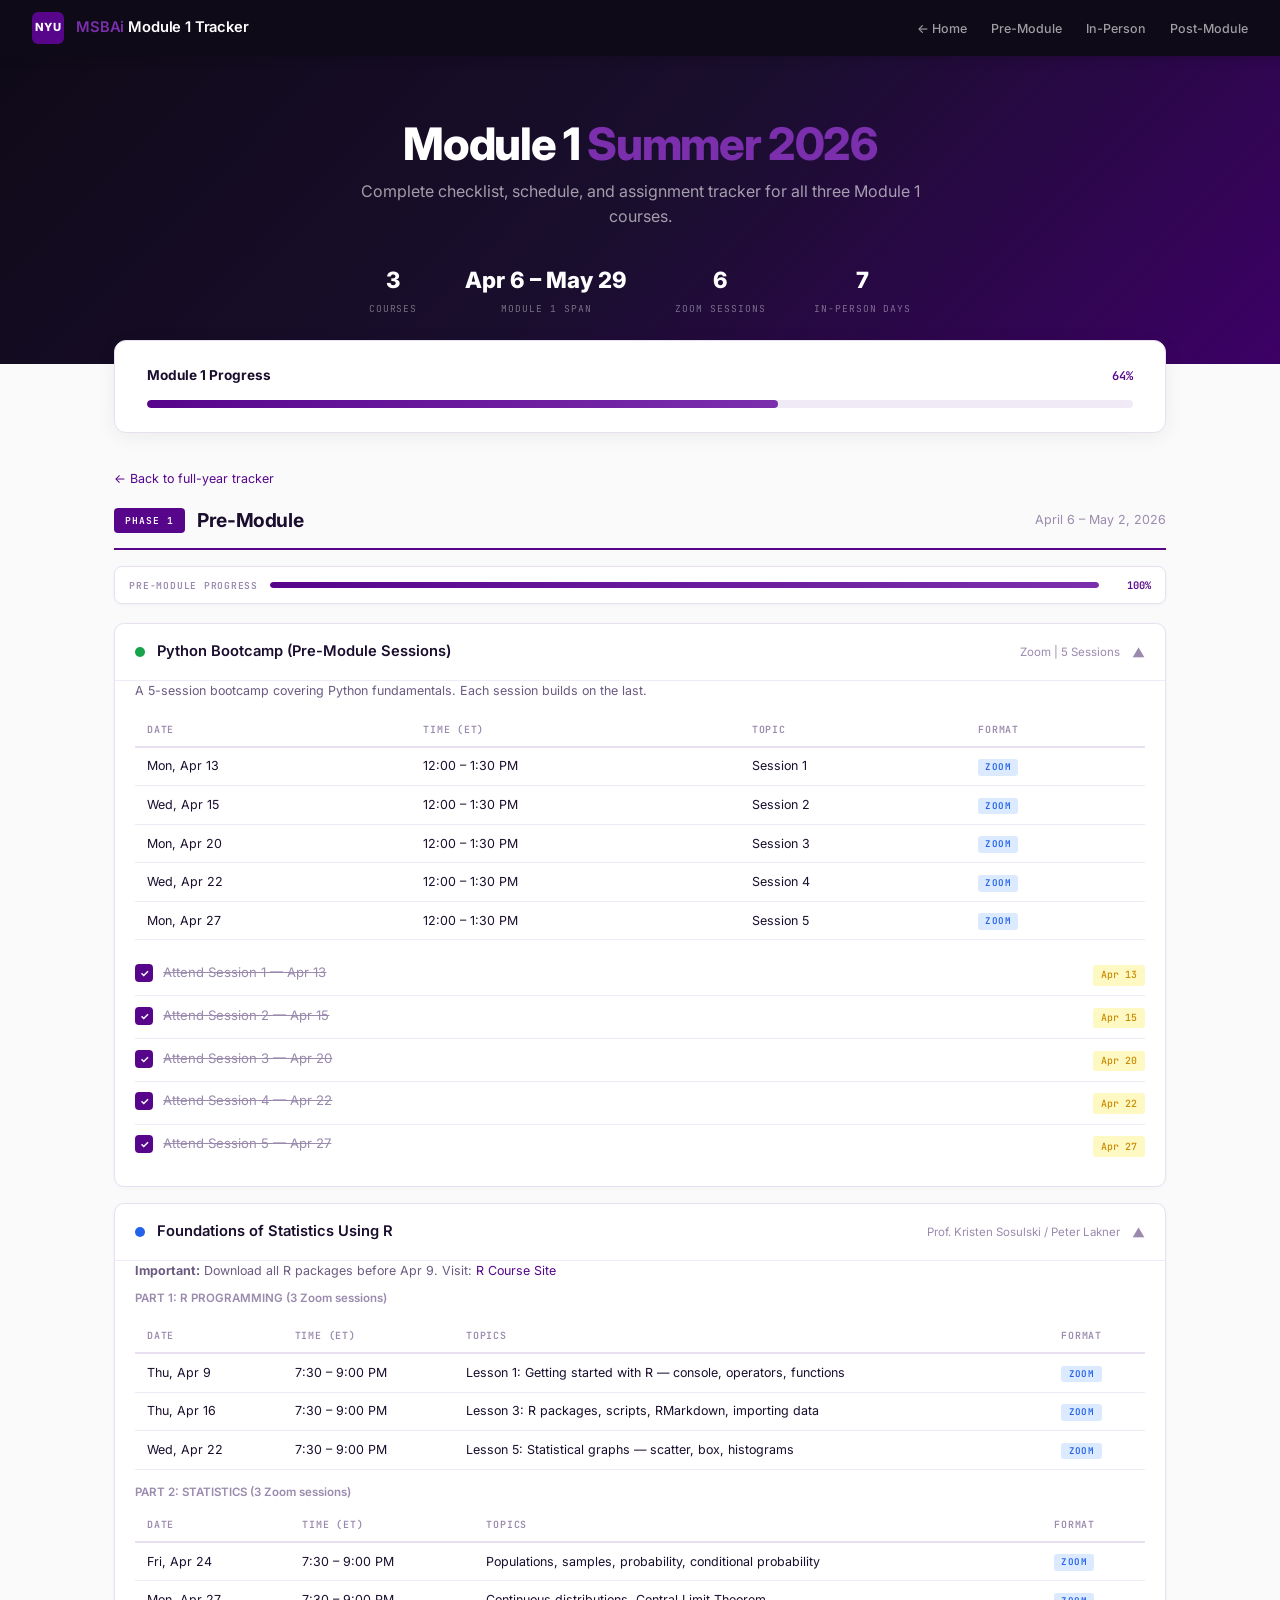
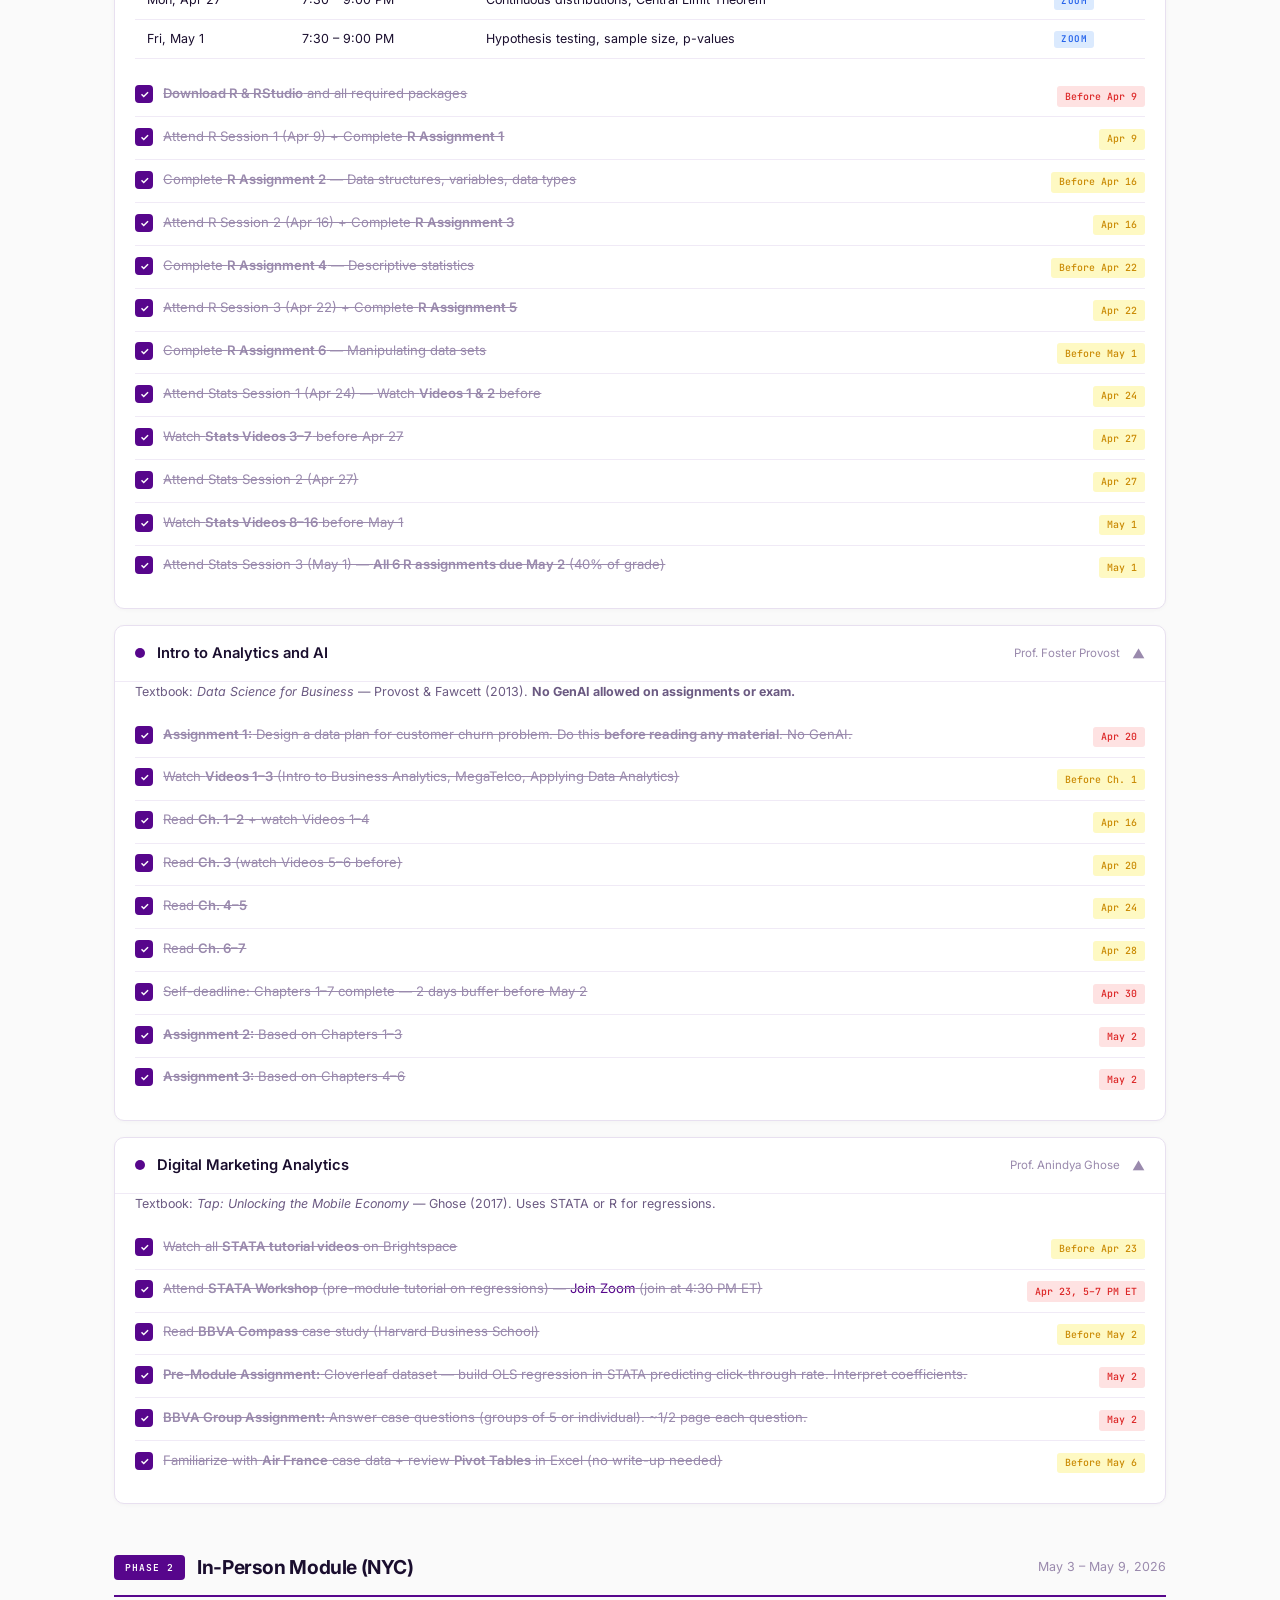
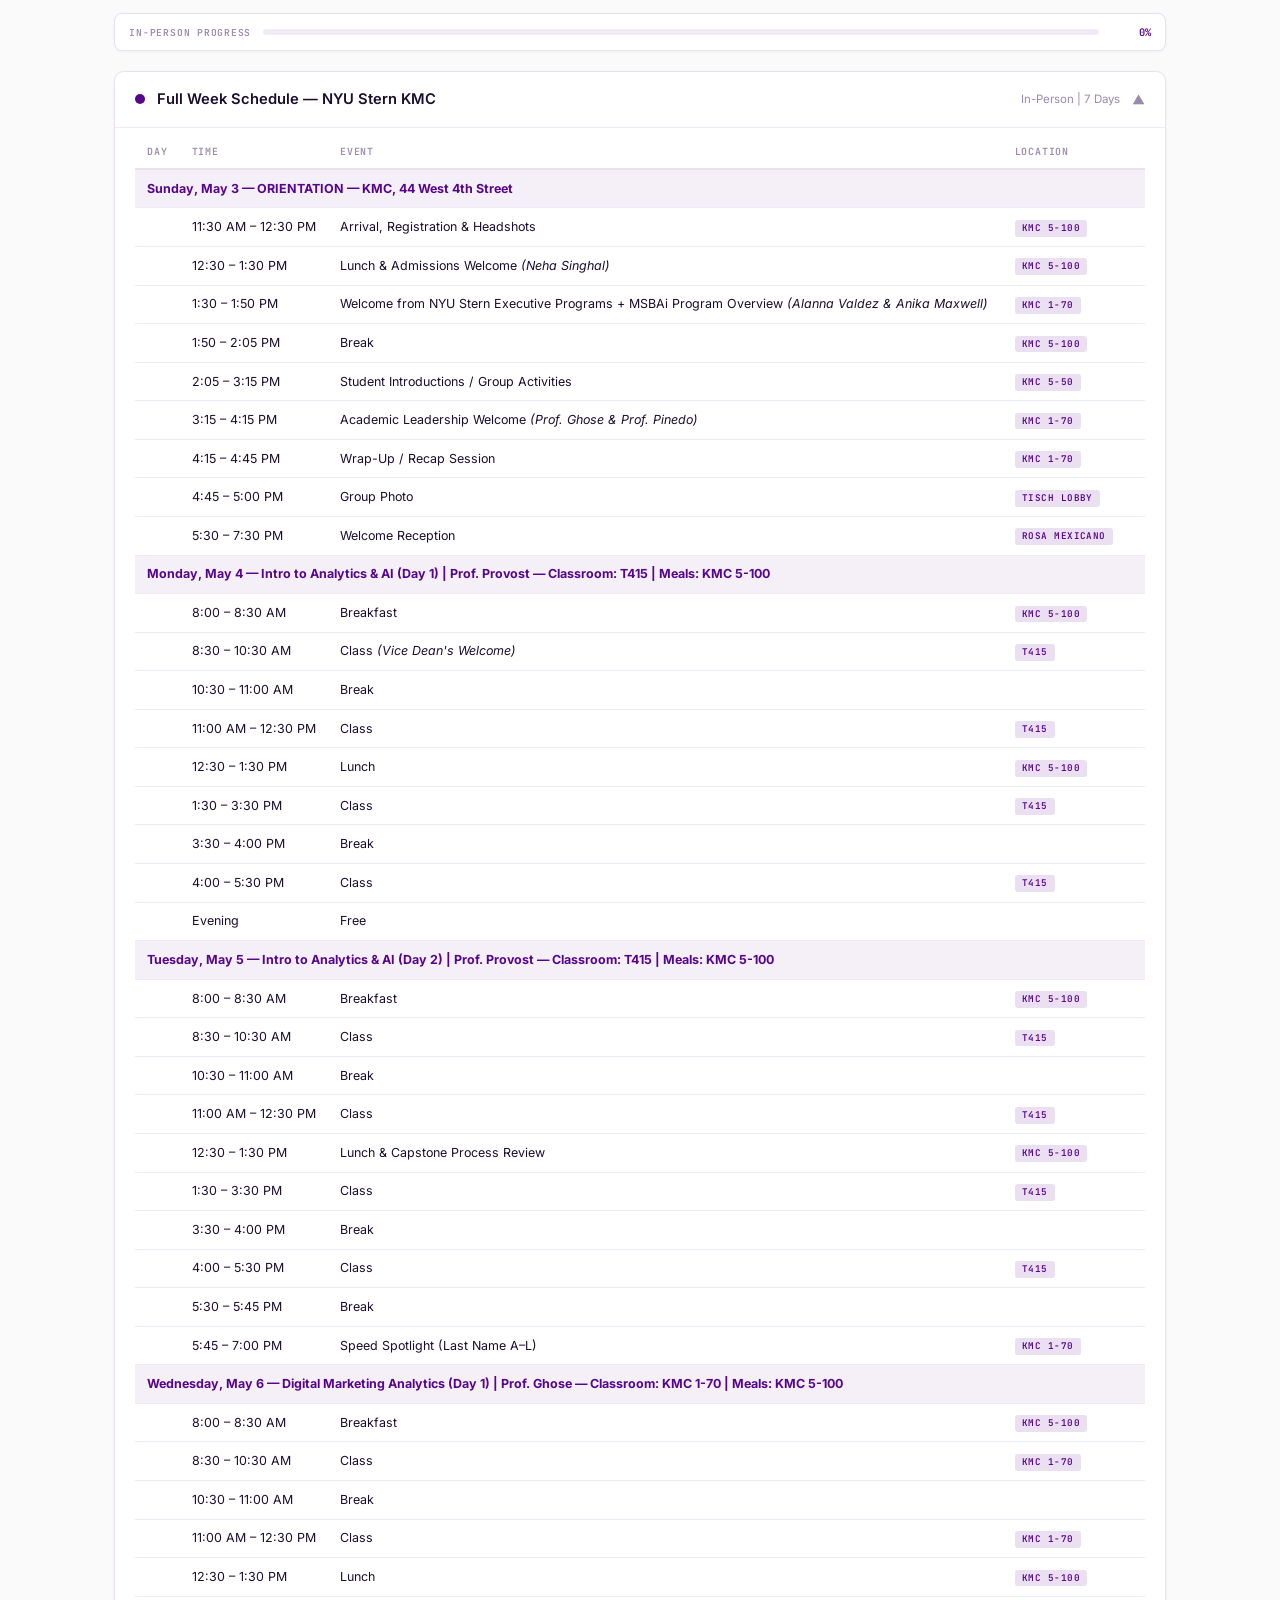
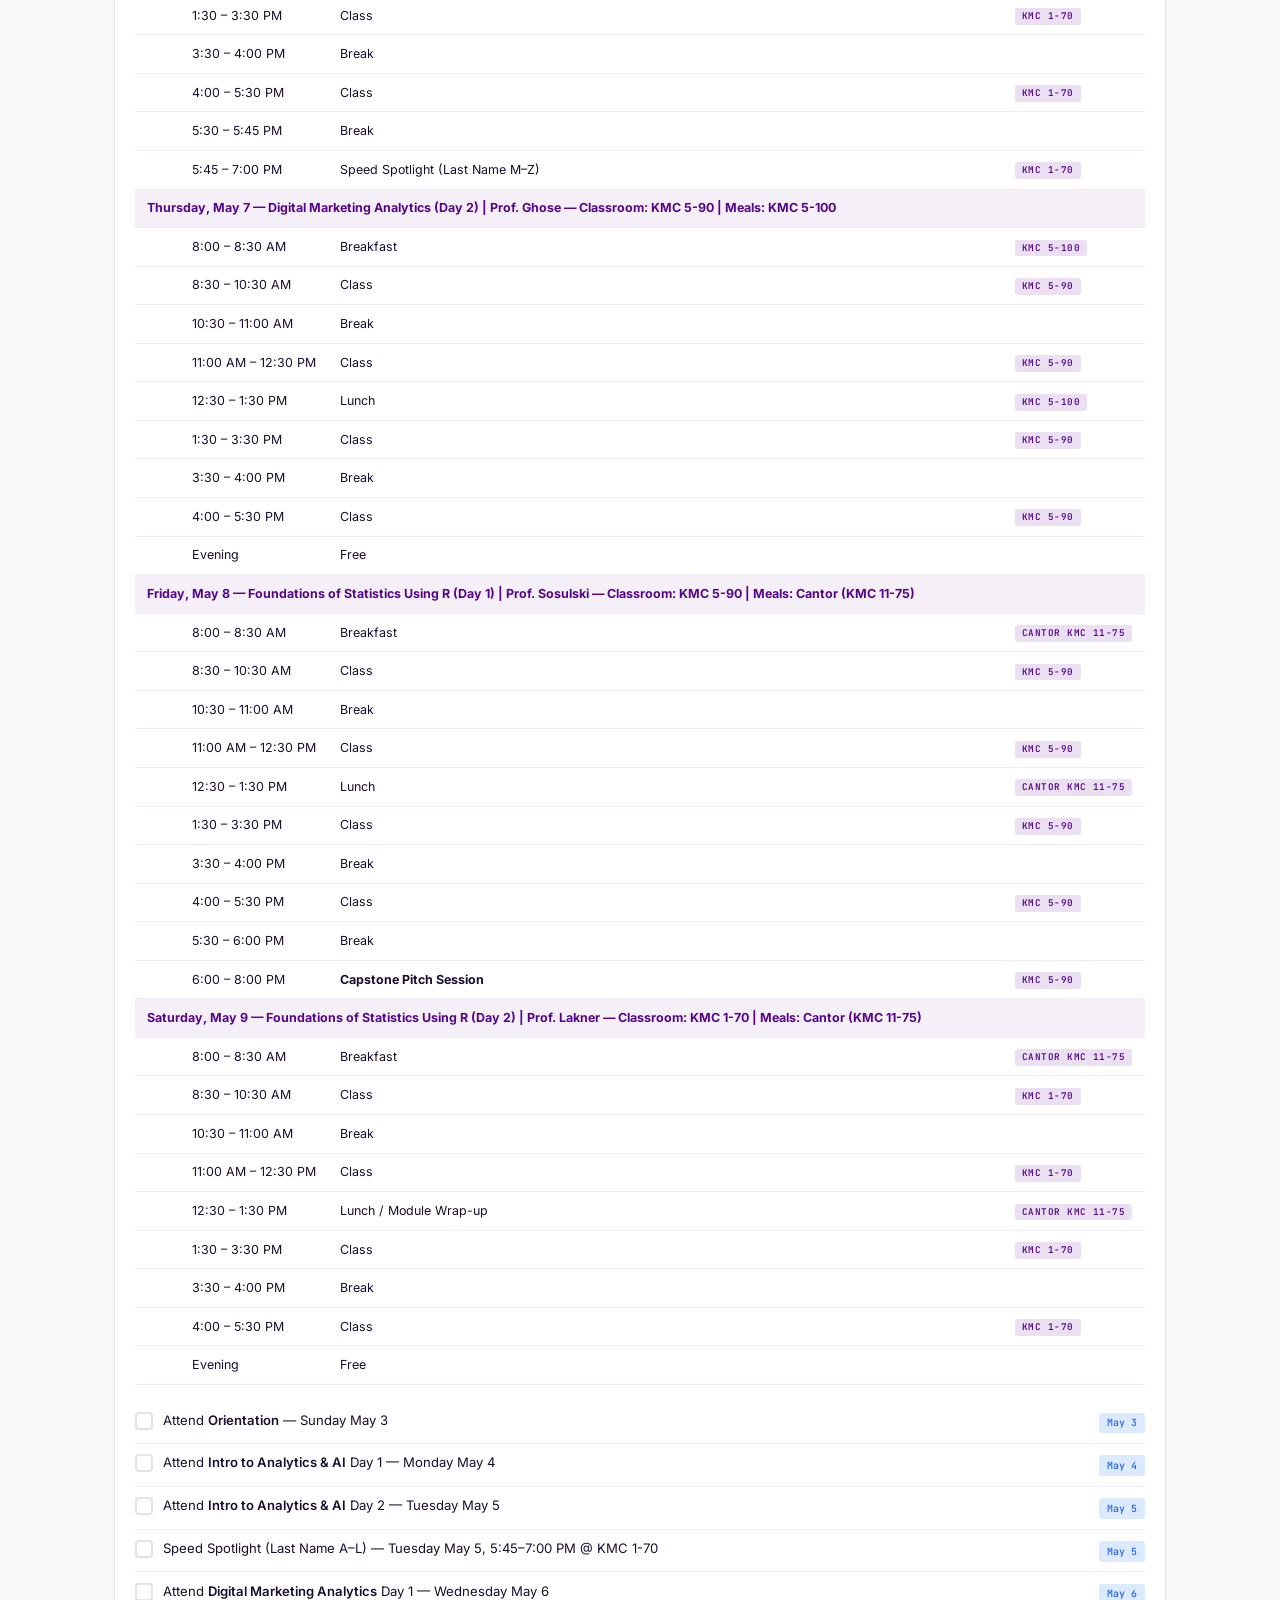
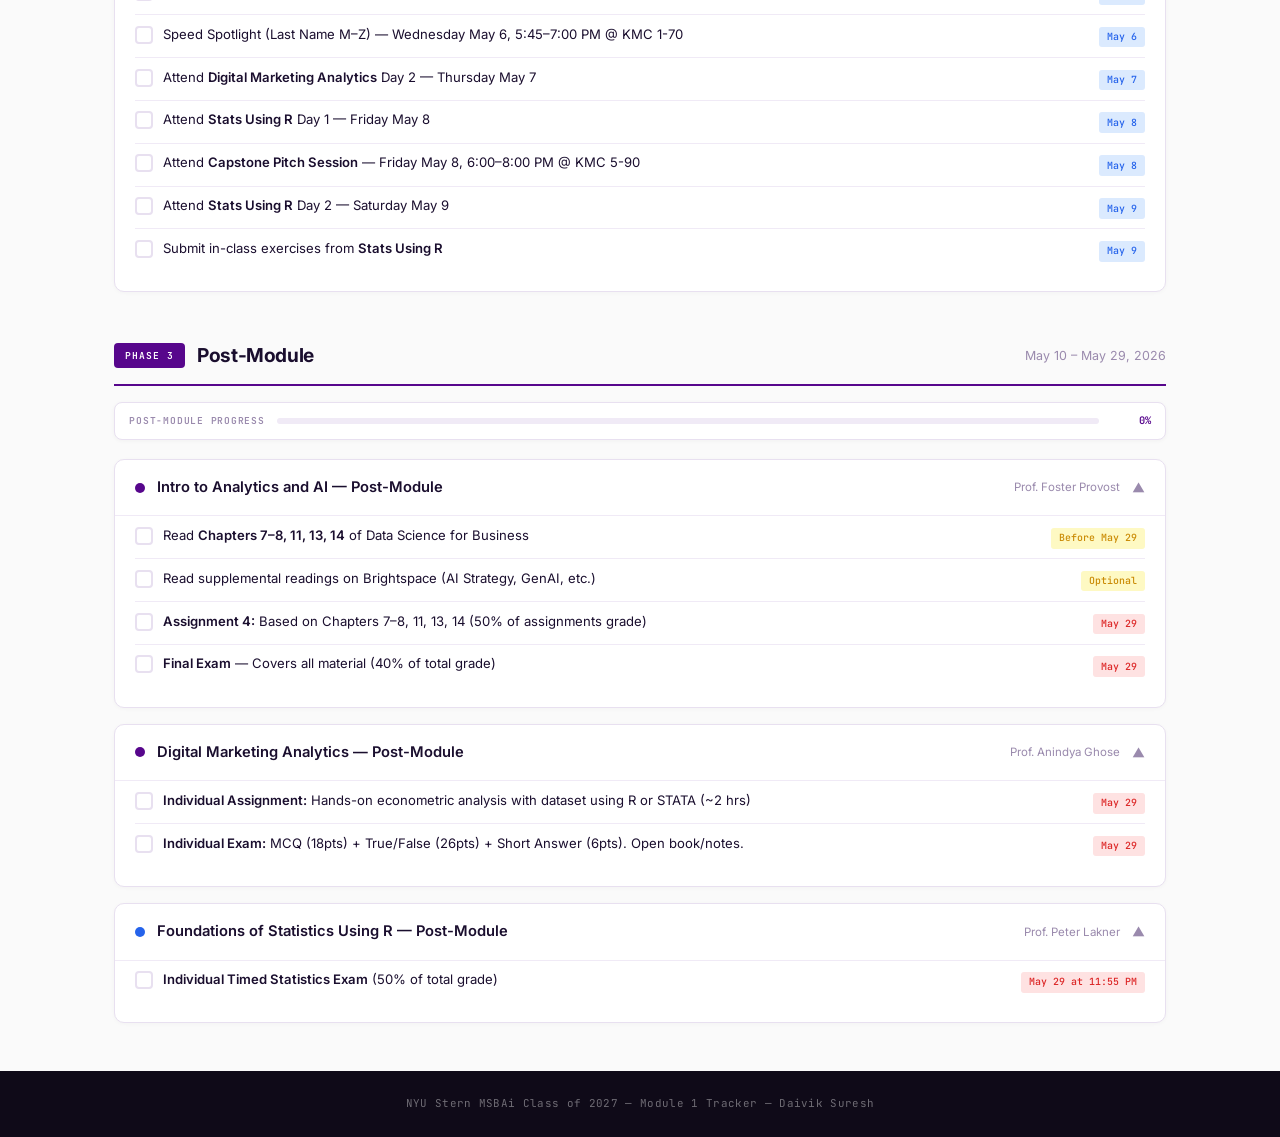
==== commit b6696cbc: "Mark all pre-module tasks complete as of Apr 28 All Python Bootcamp sessions, R assignments 1-6, Sta" ====
--- a/module-1.html
+++ b/module-1.html
@@ -85,11 +85,11 @@
         </tbody>
       </table>
       <ul class="task-list" style="margin-top:0.8rem;">
-        <li class="task-item"><div class="task-check" onclick="toggleCheck(this)"></div><div class="task-text">Attend Session 1 &mdash; Apr 13</div><span class="task-due due-upcoming">Apr 13</span></li>
-        <li class="task-item"><div class="task-check" onclick="toggleCheck(this)"></div><div class="task-text">Attend Session 2 &mdash; Apr 15</div><span class="task-due due-upcoming">Apr 15</span></li>
-        <li class="task-item"><div class="task-check" onclick="toggleCheck(this)"></div><div class="task-text">Attend Session 3 &mdash; Apr 20</div><span class="task-due due-upcoming">Apr 20</span></li>
-        <li class="task-item"><div class="task-check" onclick="toggleCheck(this)"></div><div class="task-text">Attend Session 4 &mdash; Apr 22</div><span class="task-due due-upcoming">Apr 22</span></li>
-        <li class="task-item"><div class="task-check" onclick="toggleCheck(this)"></div><div class="task-text">Attend Session 5 &mdash; Apr 27</div><span class="task-due due-upcoming">Apr 27</span></li>
+        <li class="task-item done"><div class="task-check checked" onclick="toggleCheck(this)"></div><div class="task-text">Attend Session 1 &mdash; Apr 13</div><span class="task-due due-upcoming">Apr 13</span></li>
+        <li class="task-item done"><div class="task-check checked" onclick="toggleCheck(this)"></div><div class="task-text">Attend Session 2 &mdash; Apr 15</div><span class="task-due due-upcoming">Apr 15</span></li>
+        <li class="task-item done"><div class="task-check checked" onclick="toggleCheck(this)"></div><div class="task-text">Attend Session 3 &mdash; Apr 20</div><span class="task-due due-upcoming">Apr 20</span></li>
+        <li class="task-item done"><div class="task-check checked" onclick="toggleCheck(this)"></div><div class="task-text">Attend Session 4 &mdash; Apr 22</div><span class="task-due due-upcoming">Apr 22</span></li>
+        <li class="task-item done"><div class="task-check checked" onclick="toggleCheck(this)"></div><div class="task-text">Attend Session 5 &mdash; Apr 27</div><span class="task-due due-upcoming">Apr 27</span></li>
       </ul>
     </div>
   </div>
@@ -131,13 +131,13 @@
         <li class="task-item done"><div class="task-check checked" onclick="toggleCheck(this)"></div><div class="task-text">Complete <strong>R Assignment 2</strong> &mdash; Data structures, variables, data types</div><span class="task-due due-upcoming">Before Apr 16</span></li>
         <li class="task-item done"><div class="task-check checked" onclick="toggleCheck(this)"></div><div class="task-text">Attend R Session 2 (Apr 16) + Complete <strong>R Assignment 3</strong></div><span class="task-due due-upcoming">Apr 16</span></li>
         <li class="task-item done"><div class="task-check checked" onclick="toggleCheck(this)"></div><div class="task-text">Complete <strong>R Assignment 4</strong> &mdash; Descriptive statistics</div><span class="task-due due-upcoming">Before Apr 22</span></li>
-        <li class="task-item"><div class="task-check" onclick="toggleCheck(this)"></div><div class="task-text">Attend R Session 3 (Apr 22) + Complete <strong>R Assignment 5</strong></div><span class="task-due due-upcoming">Apr 22</span></li>
+        <li class="task-item done"><div class="task-check checked" onclick="toggleCheck(this)"></div><div class="task-text">Attend R Session 3 (Apr 22) + Complete <strong>R Assignment 5</strong></div><span class="task-due due-upcoming">Apr 22</span></li>
         <li class="task-item done"><div class="task-check checked" onclick="toggleCheck(this)"></div><div class="task-text">Complete <strong>R Assignment 6</strong> &mdash; Manipulating data sets</div><span class="task-due due-upcoming">Before May 1</span></li>
-        <li class="task-item"><div class="task-check" onclick="toggleCheck(this)"></div><div class="task-text">Attend Stats Session 1 (Apr 24) &mdash; Watch <strong>Videos 1 &amp; 2</strong> before</div><span class="task-due due-upcoming">Apr 24</span></li>
-        <li class="task-item"><div class="task-check" onclick="toggleCheck(this)"></div><div class="task-text">Watch <strong>Stats Videos 3&ndash;7</strong> before Apr 27</div><span class="task-due due-upcoming">Apr 27</span></li>
-        <li class="task-item"><div class="task-check" onclick="toggleCheck(this)"></div><div class="task-text">Attend Stats Session 2 (Apr 27)</div><span class="task-due due-upcoming">Apr 27</span></li>
-        <li class="task-item"><div class="task-check" onclick="toggleCheck(this)"></div><div class="task-text">Watch <strong>Stats Videos 8&ndash;16</strong> before May 1</div><span class="task-due due-upcoming">May 1</span></li>
-        <li class="task-item"><div class="task-check" onclick="toggleCheck(this)"></div><div class="task-text">Attend Stats Session 3 (May 1) &mdash; <strong>All 6 R assignments due May 2</strong> (40% of grade)</div><span class="task-due due-upcoming">May 1</span></li>
+        <li class="task-item done"><div class="task-check checked" onclick="toggleCheck(this)"></div><div class="task-text">Attend Stats Session 1 (Apr 24) &mdash; Watch <strong>Videos 1 &amp; 2</strong> before</div><span class="task-due due-upcoming">Apr 24</span></li>
+        <li class="task-item done"><div class="task-check checked" onclick="toggleCheck(this)"></div><div class="task-text">Watch <strong>Stats Videos 3&ndash;7</strong> before Apr 27</div><span class="task-due due-upcoming">Apr 27</span></li>
+        <li class="task-item done"><div class="task-check checked" onclick="toggleCheck(this)"></div><div class="task-text">Attend Stats Session 2 (Apr 27)</div><span class="task-due due-upcoming">Apr 27</span></li>
+        <li class="task-item done"><div class="task-check checked" onclick="toggleCheck(this)"></div><div class="task-text">Watch <strong>Stats Videos 8&ndash;16</strong> before May 1</div><span class="task-due due-upcoming">May 1</span></li>
+        <li class="task-item done"><div class="task-check checked" onclick="toggleCheck(this)"></div><div class="task-text">Attend Stats Session 3 (May 1) &mdash; <strong>All 6 R assignments due May 2</strong> (40% of grade)</div><span class="task-due due-upcoming">May 1</span></li>
       </ul>
     </div>
   </div>
@@ -154,14 +154,14 @@
       <p style="font-size:0.78rem;color:var(--text-2);margin-bottom:0.8rem;">Textbook: <em>Data Science for Business</em> &mdash; Provost &amp; Fawcett (2013). <strong>No GenAI allowed on assignments or exam.</strong></p>
       <ul class="task-list">
         <li class="task-item done"><div class="task-check checked" onclick="toggleCheck(this)"></div><div class="task-text"><strong>Assignment 1:</strong> Design a data plan for customer churn problem. Do this <strong>before reading any material</strong>. No GenAI.</div><span class="task-due due-soon">Apr 20</span></li>
-        <li class="task-item"><div class="task-check" onclick="toggleCheck(this)"></div><div class="task-text">Watch <strong>Videos 1&ndash;3</strong> (Intro to Business Analytics, MegaTelco, Applying Data Analytics)</div><span class="task-due due-upcoming">Before Ch. 1</span></li>
-        <li class="task-item"><div class="task-check" onclick="toggleCheck(this)"></div><div class="task-text">Read <strong>Ch. 1&ndash;2</strong> + watch Videos 1&ndash;4</div><span class="task-due due-upcoming">Apr 16</span></li>
-        <li class="task-item"><div class="task-check" onclick="toggleCheck(this)"></div><div class="task-text">Read <strong>Ch. 3</strong> (watch Videos 5&ndash;6 before)</div><span class="task-due due-upcoming">Apr 20</span></li>
-        <li class="task-item"><div class="task-check" onclick="toggleCheck(this)"></div><div class="task-text">Read <strong>Ch. 4&ndash;5</strong></div><span class="task-due due-upcoming">Apr 24</span></li>
-        <li class="task-item"><div class="task-check" onclick="toggleCheck(this)"></div><div class="task-text">Read <strong>Ch. 6&ndash;7</strong></div><span class="task-due due-upcoming">Apr 28</span></li>
-        <li class="task-item"><div class="task-check" onclick="toggleCheck(this)"></div><div class="task-text">Self-deadline: Chapters 1&ndash;7 complete &mdash; 2 days buffer before May 2</div><span class="task-due due-soon">Apr 30</span></li>
+        <li class="task-item done"><div class="task-check checked" onclick="toggleCheck(this)"></div><div class="task-text">Watch <strong>Videos 1&ndash;3</strong> (Intro to Business Analytics, MegaTelco, Applying Data Analytics)</div><span class="task-due due-upcoming">Before Ch. 1</span></li>
+        <li class="task-item done"><div class="task-check checked" onclick="toggleCheck(this)"></div><div class="task-text">Read <strong>Ch. 1&ndash;2</strong> + watch Videos 1&ndash;4</div><span class="task-due due-upcoming">Apr 16</span></li>
+        <li class="task-item done"><div class="task-check checked" onclick="toggleCheck(this)"></div><div class="task-text">Read <strong>Ch. 3</strong> (watch Videos 5&ndash;6 before)</div><span class="task-due due-upcoming">Apr 20</span></li>
+        <li class="task-item done"><div class="task-check checked" onclick="toggleCheck(this)"></div><div class="task-text">Read <strong>Ch. 4&ndash;5</strong></div><span class="task-due due-upcoming">Apr 24</span></li>
+        <li class="task-item done"><div class="task-check checked" onclick="toggleCheck(this)"></div><div class="task-text">Read <strong>Ch. 6&ndash;7</strong></div><span class="task-due due-upcoming">Apr 28</span></li>
+        <li class="task-item done"><div class="task-check checked" onclick="toggleCheck(this)"></div><div class="task-text">Self-deadline: Chapters 1&ndash;7 complete &mdash; 2 days buffer before May 2</div><span class="task-due due-soon">Apr 30</span></li>
         <li class="task-item done"><div class="task-check checked" onclick="toggleCheck(this)"></div><div class="task-text"><strong>Assignment 2:</strong> Based on Chapters 1&ndash;3</div><span class="task-due due-soon">May 2</span></li>
-        <li class="task-item"><div class="task-check" onclick="toggleCheck(this)"></div><div class="task-text"><strong>Assignment 3:</strong> Based on Chapters 4&ndash;6</div><span class="task-due due-soon">May 2</span></li>
+        <li class="task-item done"><div class="task-check checked" onclick="toggleCheck(this)"></div><div class="task-text"><strong>Assignment 3:</strong> Based on Chapters 4&ndash;6</div><span class="task-due due-soon">May 2</span></li>
       </ul>
     </div>
   </div>
@@ -177,12 +177,12 @@
     <div class="course-body">
       <p style="font-size:0.78rem;color:var(--text-2);margin-bottom:0.8rem;">Textbook: <em>Tap: Unlocking the Mobile Economy</em> &mdash; Ghose (2017). Uses STATA or R for regressions.</p>
       <ul class="task-list">
-        <li class="task-item"><div class="task-check" onclick="toggleCheck(this)"></div><div class="task-text">Watch all <strong>STATA tutorial videos</strong> on Brightspace</div><span class="task-due due-upcoming">Before Apr 23</span></li>
-        <li class="task-item"><div class="task-check" onclick="toggleCheck(this)"></div><div class="task-text">Attend <strong>STATA Workshop</strong> (pre-module tutorial on regressions) &mdash; <a href="https://nyu.zoom.us/j/95628822451" target="_blank">Join Zoom</a> (join at 4:30 PM ET)</div><span class="task-due due-soon">Apr 23, 5&ndash;7 PM ET</span></li>
-        <li class="task-item"><div class="task-check" onclick="toggleCheck(this)"></div><div class="task-text">Read <strong>BBVA Compass</strong> case study (Harvard Business School)</div><span class="task-due due-upcoming">Before May 2</span></li>
-        <li class="task-item"><div class="task-check" onclick="toggleCheck(this)"></div><div class="task-text"><strong>Pre-Module Assignment:</strong> Cloverleaf dataset &mdash; build OLS regression in STATA predicting click-through rate. Interpret coefficients.</div><span class="task-due due-soon">May 2</span></li>
-        <li class="task-item"><div class="task-check" onclick="toggleCheck(this)"></div><div class="task-text"><strong>BBVA Group Assignment:</strong> Answer case questions (groups of 5 or individual). ~1/2 page each question.</div><span class="task-due due-soon">May 2</span></li>
-        <li class="task-item"><div class="task-check" onclick="toggleCheck(this)"></div><div class="task-text">Familiarize with <strong>Air France</strong> case data + review <strong>Pivot Tables</strong> in Excel (no write-up needed)</div><span class="task-due due-upcoming">Before May 6</span></li>
+        <li class="task-item done"><div class="task-check checked" onclick="toggleCheck(this)"></div><div class="task-text">Watch all <strong>STATA tutorial videos</strong> on Brightspace</div><span class="task-due due-upcoming">Before Apr 23</span></li>
+        <li class="task-item done"><div class="task-check checked" onclick="toggleCheck(this)"></div><div class="task-text">Attend <strong>STATA Workshop</strong> (pre-module tutorial on regressions) &mdash; <a href="https://nyu.zoom.us/j/95628822451" target="_blank">Join Zoom</a> (join at 4:30 PM ET)</div><span class="task-due due-soon">Apr 23, 5&ndash;7 PM ET</span></li>
+        <li class="task-item done"><div class="task-check checked" onclick="toggleCheck(this)"></div><div class="task-text">Read <strong>BBVA Compass</strong> case study (Harvard Business School)</div><span class="task-due due-upcoming">Before May 2</span></li>
+        <li class="task-item done"><div class="task-check checked" onclick="toggleCheck(this)"></div><div class="task-text"><strong>Pre-Module Assignment:</strong> Cloverleaf dataset &mdash; build OLS regression in STATA predicting click-through rate. Interpret coefficients.</div><span class="task-due due-soon">May 2</span></li>
+        <li class="task-item done"><div class="task-check checked" onclick="toggleCheck(this)"></div><div class="task-text"><strong>BBVA Group Assignment:</strong> Answer case questions (groups of 5 or individual). ~1/2 page each question.</div><span class="task-due due-soon">May 2</span></li>
+        <li class="task-item done"><div class="task-check checked" onclick="toggleCheck(this)"></div><div class="task-text">Familiarize with <strong>Air France</strong> case data + review <strong>Pivot Tables</strong> in Excel (no write-up needed)</div><span class="task-due due-upcoming">Before May 6</span></li>
       </ul>
     </div>
   </div>
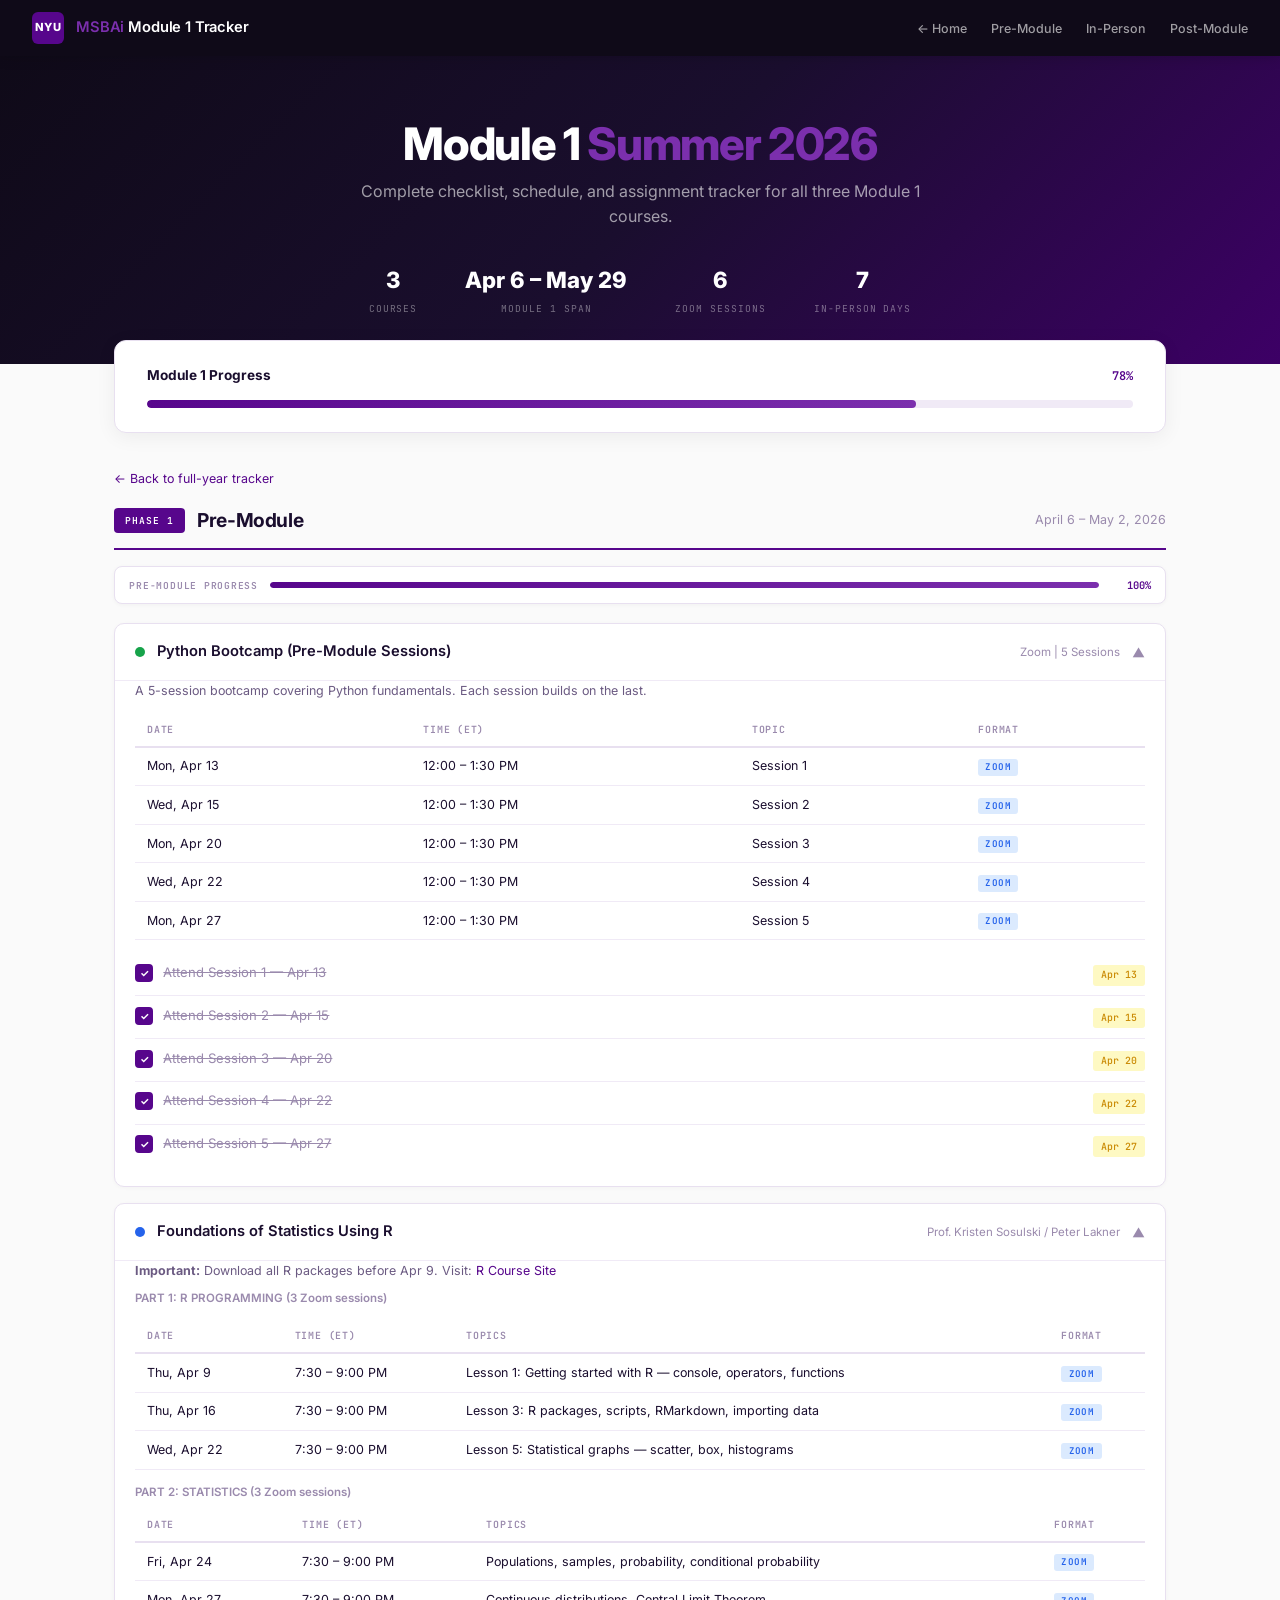
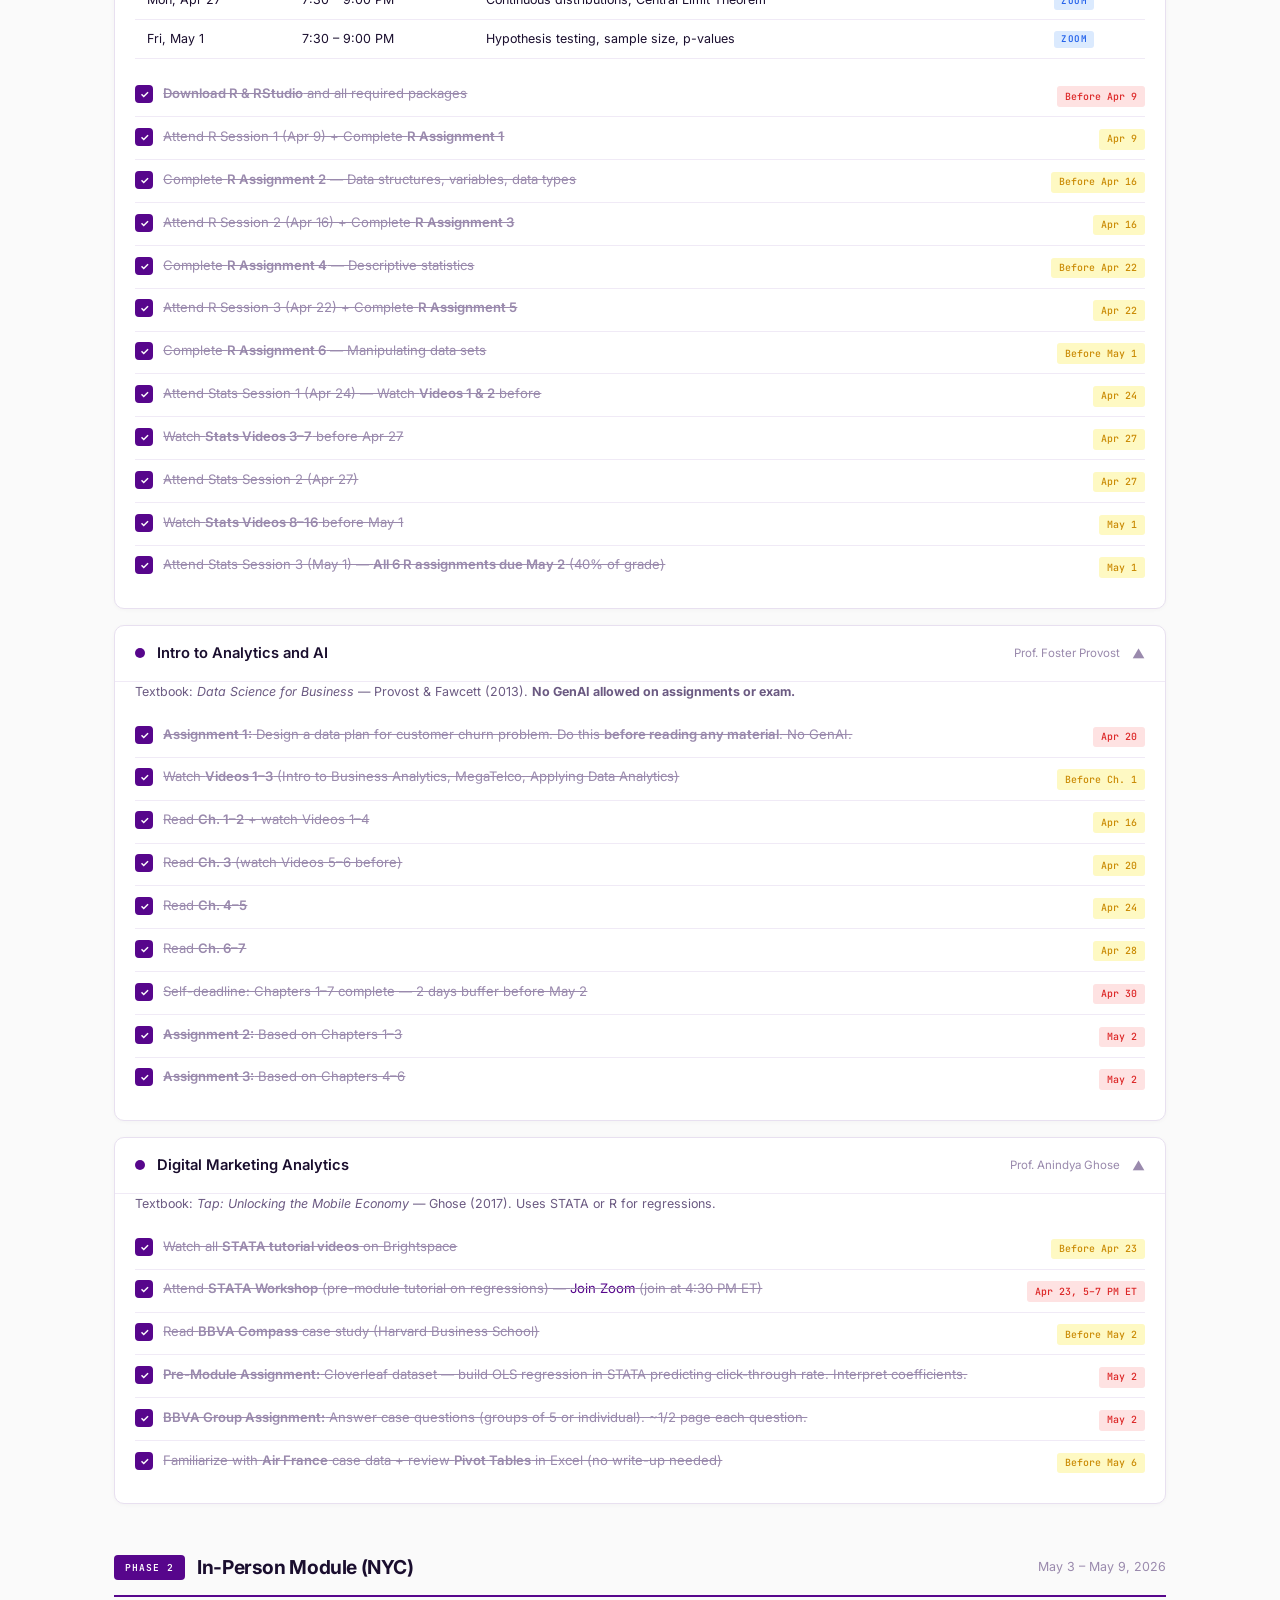
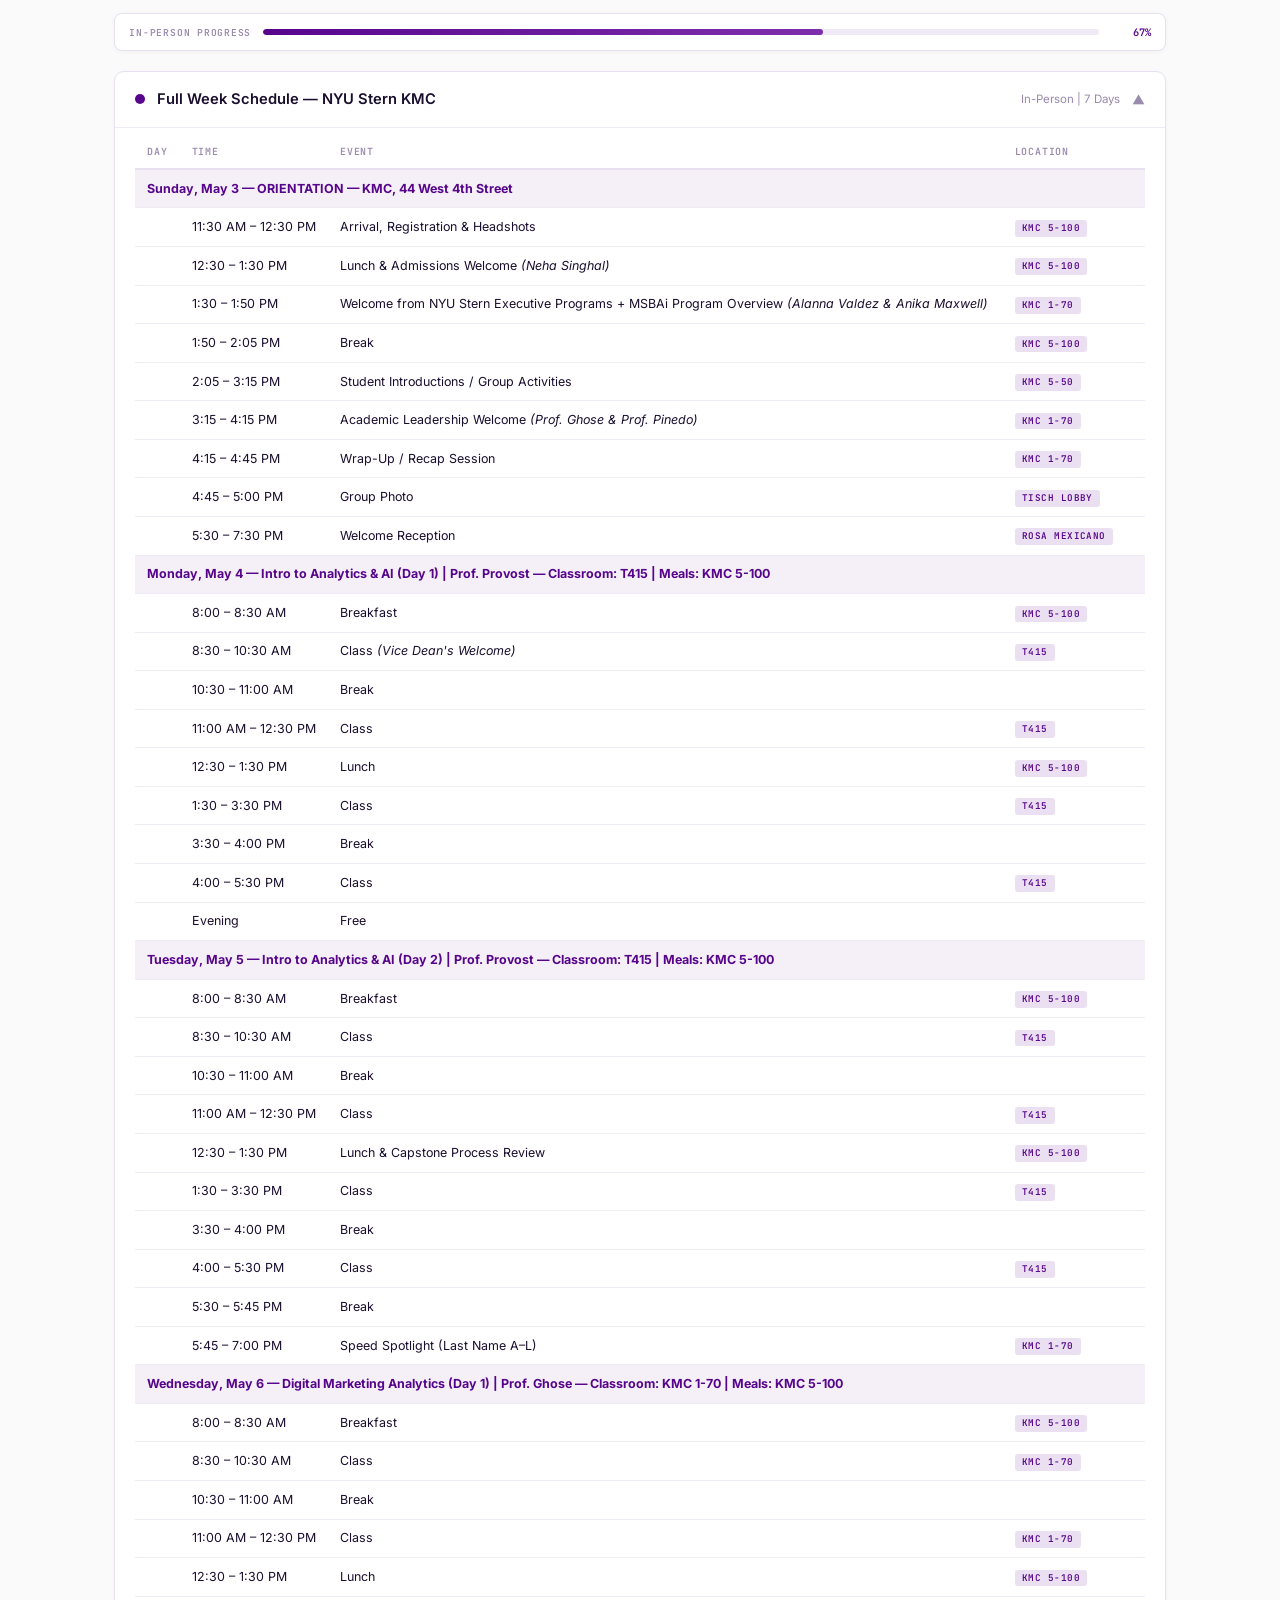
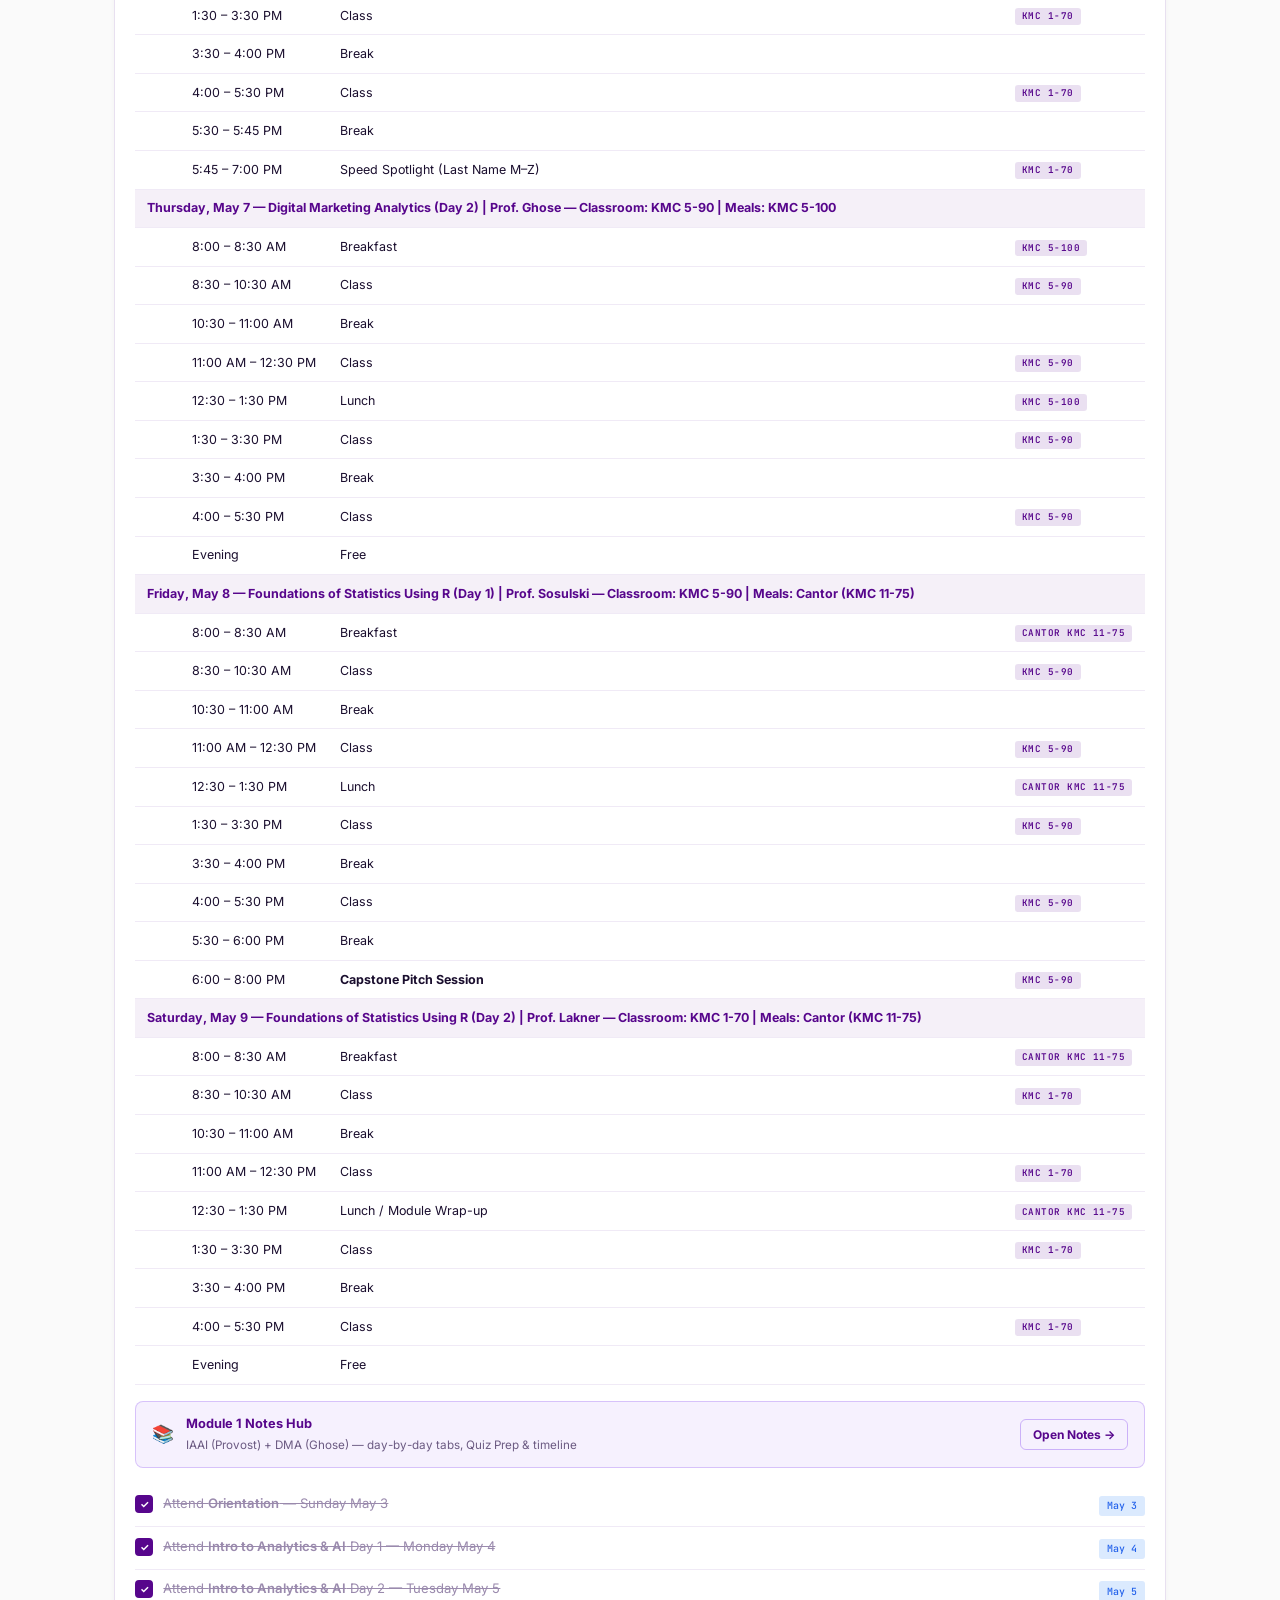
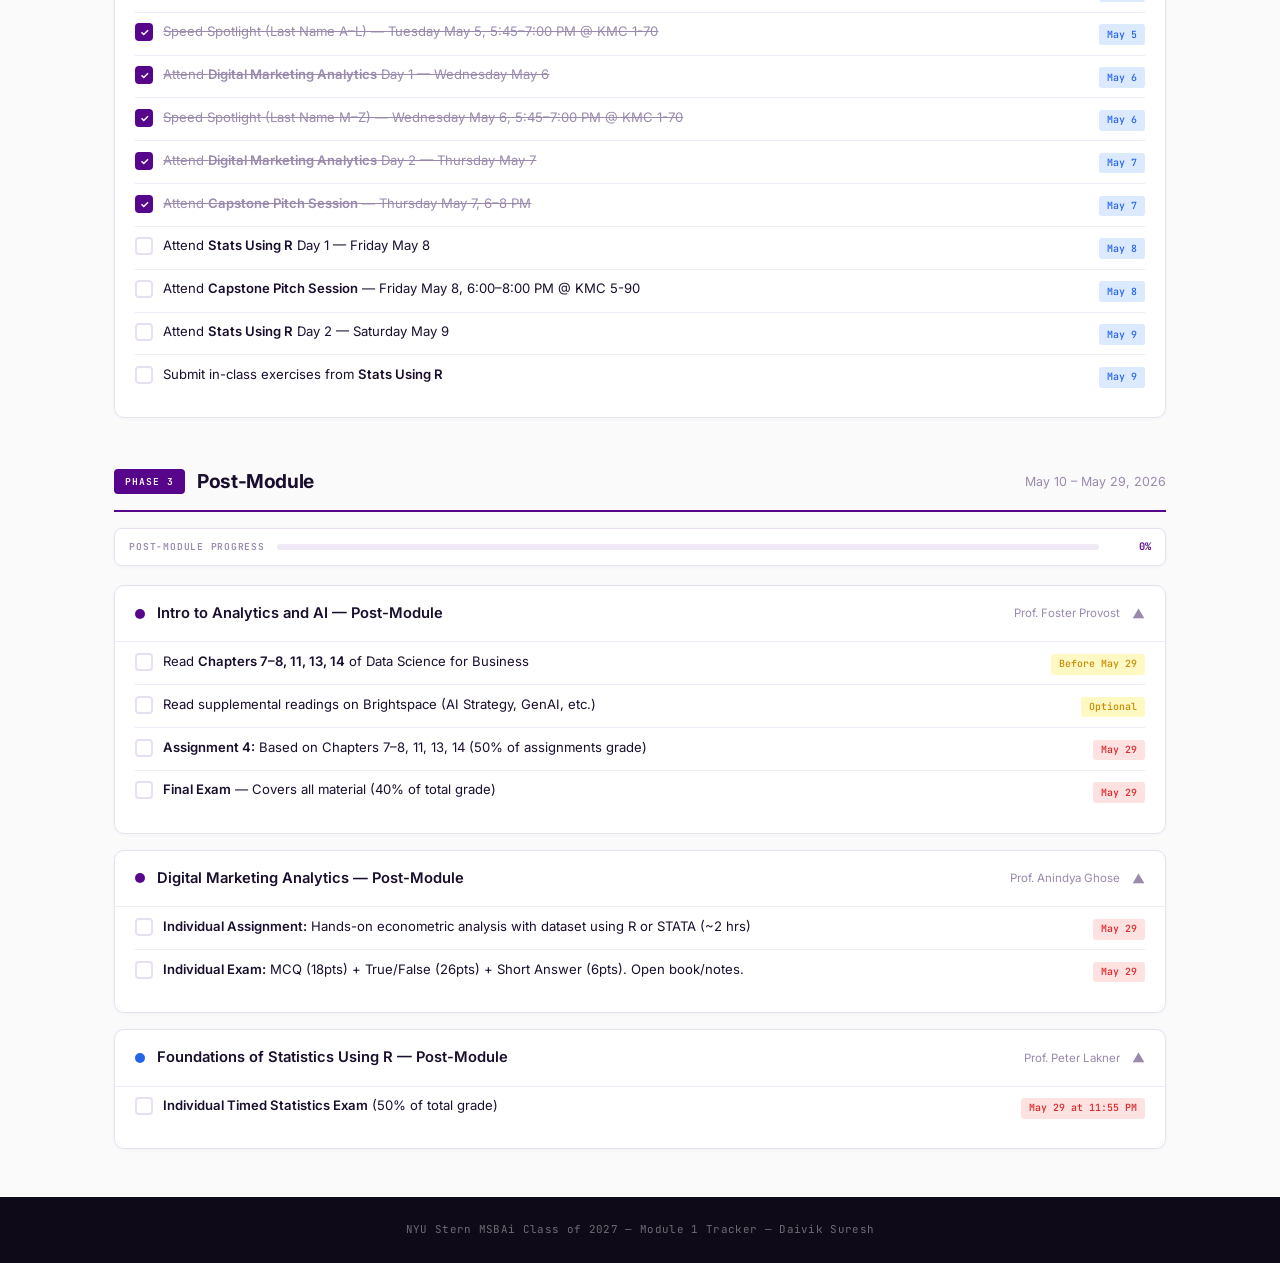
==== commit 9143b9f0: "Module 1 tracker: mark pre-module tasks done, add notes hub link - R Assignments 3 & 5 + all Stats s" ====
--- a/module-1.html
+++ b/module-1.html
@@ -301,14 +301,24 @@
         </tbody>
       </table>
 
+      <div style="margin:1rem 0 0.5rem;padding:12px 16px;background:rgba(124,58,237,.07);border:1px solid rgba(124,58,237,.25);border-radius:8px;display:flex;align-items:center;gap:12px;">
+        <span style="font-size:1.1rem;">📚</span>
+        <div style="flex:1;">
+          <div style="font-weight:700;font-size:0.8rem;color:var(--stern-purple);margin-bottom:2px;">Module 1 Notes Hub</div>
+          <div style="font-size:0.73rem;color:var(--text-2);">IAAI (Provost) + DMA (Ghose) — day-by-day tabs, Quiz Prep &amp; timeline</div>
+        </div>
+        <a href="https://daivikxsuresh.github.io/module1-stern-notes/" target="_blank" style="font-size:0.75rem;font-weight:700;color:var(--stern-purple);text-decoration:none;white-space:nowrap;padding:5px 12px;border:1px solid rgba(124,58,237,.35);border-radius:6px;">Open Notes →</a>
+      </div>
+
       <ul class="task-list" style="margin-top:1rem;">
-        <li class="task-item"><div class="task-check" onclick="toggleCheck(this)"></div><div class="task-text">Attend <strong>Orientation</strong> &mdash; Sunday May 3</div><span class="task-due due-info">May 3</span></li>
-        <li class="task-item"><div class="task-check" onclick="toggleCheck(this)"></div><div class="task-text">Attend <strong>Intro to Analytics &amp; AI</strong> Day 1 &mdash; Monday May 4</div><span class="task-due due-info">May 4</span></li>
-        <li class="task-item"><div class="task-check" onclick="toggleCheck(this)"></div><div class="task-text">Attend <strong>Intro to Analytics &amp; AI</strong> Day 2 &mdash; Tuesday May 5</div><span class="task-due due-info">May 5</span></li>
-        <li class="task-item"><div class="task-check" onclick="toggleCheck(this)"></div><div class="task-text">Speed Spotlight (Last Name A&ndash;L) &mdash; Tuesday May 5, 5:45&ndash;7:00 PM @ KMC 1-70</div><span class="task-due due-info">May 5</span></li>
-        <li class="task-item"><div class="task-check" onclick="toggleCheck(this)"></div><div class="task-text">Attend <strong>Digital Marketing Analytics</strong> Day 1 &mdash; Wednesday May 6</div><span class="task-due due-info">May 6</span></li>
-        <li class="task-item"><div class="task-check" onclick="toggleCheck(this)"></div><div class="task-text">Speed Spotlight (Last Name M&ndash;Z) &mdash; Wednesday May 6, 5:45&ndash;7:00 PM @ KMC 1-70</div><span class="task-due due-info">May 6</span></li>
-        <li class="task-item"><div class="task-check" onclick="toggleCheck(this)"></div><div class="task-text">Attend <strong>Digital Marketing Analytics</strong> Day 2 &mdash; Thursday May 7</div><span class="task-due due-info">May 7</span></li>
+        <li class="task-item done"><div class="task-check checked" onclick="toggleCheck(this)"></div><div class="task-text">Attend <strong>Orientation</strong> &mdash; Sunday May 3</div><span class="task-due due-info">May 3</span></li>
+        <li class="task-item done"><div class="task-check checked" onclick="toggleCheck(this)"></div><div class="task-text">Attend <strong>Intro to Analytics &amp; AI</strong> Day 1 &mdash; Monday May 4</div><span class="task-due due-info">May 4</span></li>
+        <li class="task-item done"><div class="task-check checked" onclick="toggleCheck(this)"></div><div class="task-text">Attend <strong>Intro to Analytics &amp; AI</strong> Day 2 &mdash; Tuesday May 5</div><span class="task-due due-info">May 5</span></li>
+        <li class="task-item done"><div class="task-check checked" onclick="toggleCheck(this)"></div><div class="task-text">Speed Spotlight (Last Name A&ndash;L) &mdash; Tuesday May 5, 5:45&ndash;7:00 PM @ KMC 1-70</div><span class="task-due due-info">May 5</span></li>
+        <li class="task-item done"><div class="task-check checked" onclick="toggleCheck(this)"></div><div class="task-text">Attend <strong>Digital Marketing Analytics</strong> Day 1 &mdash; Wednesday May 6</div><span class="task-due due-info">May 6</span></li>
+        <li class="task-item done"><div class="task-check checked" onclick="toggleCheck(this)"></div><div class="task-text">Speed Spotlight (Last Name M&ndash;Z) &mdash; Wednesday May 6, 5:45&ndash;7:00 PM @ KMC 1-70</div><span class="task-due due-info">May 6</span></li>
+        <li class="task-item done"><div class="task-check checked" onclick="toggleCheck(this)"></div><div class="task-text">Attend <strong>Digital Marketing Analytics</strong> Day 2 &mdash; Thursday May 7</div><span class="task-due due-info">May 7</span></li>
+        <li class="task-item done"><div class="task-check checked" onclick="toggleCheck(this)"></div><div class="task-text">Attend <strong>Capstone Pitch Session</strong> &mdash; Thursday May 7, 6&ndash;8 PM</div><span class="task-due due-info">May 7</span></li>
         <li class="task-item"><div class="task-check" onclick="toggleCheck(this)"></div><div class="task-text">Attend <strong>Stats Using R</strong> Day 1 &mdash; Friday May 8</div><span class="task-due due-info">May 8</span></li>
         <li class="task-item"><div class="task-check" onclick="toggleCheck(this)"></div><div class="task-text">Attend <strong>Capstone Pitch Session</strong> &mdash; Friday May 8, 6:00&ndash;8:00 PM @ KMC 5-90</div><span class="task-due due-info">May 8</span></li>
         <li class="task-item"><div class="task-check" onclick="toggleCheck(this)"></div><div class="task-text">Attend <strong>Stats Using R</strong> Day 2 &mdash; Saturday May 9</div><span class="task-due due-info">May 9</span></li>
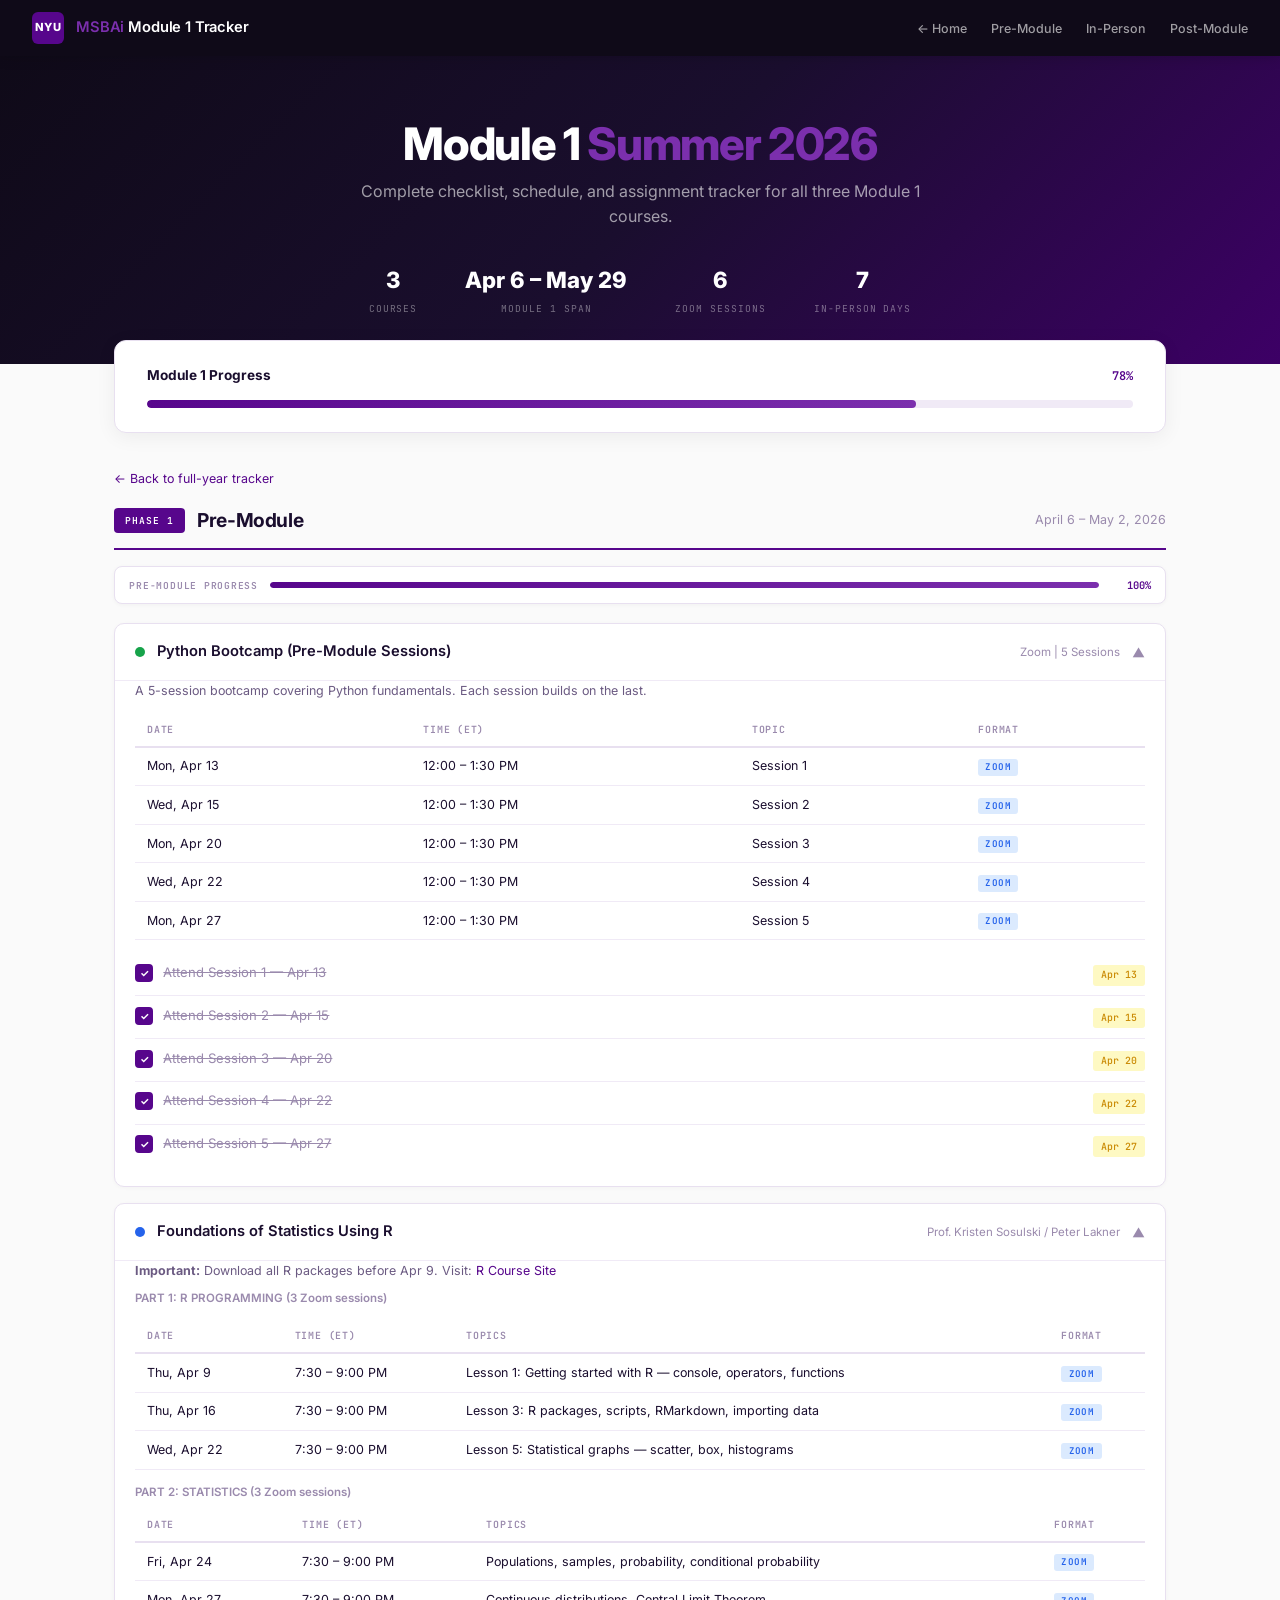
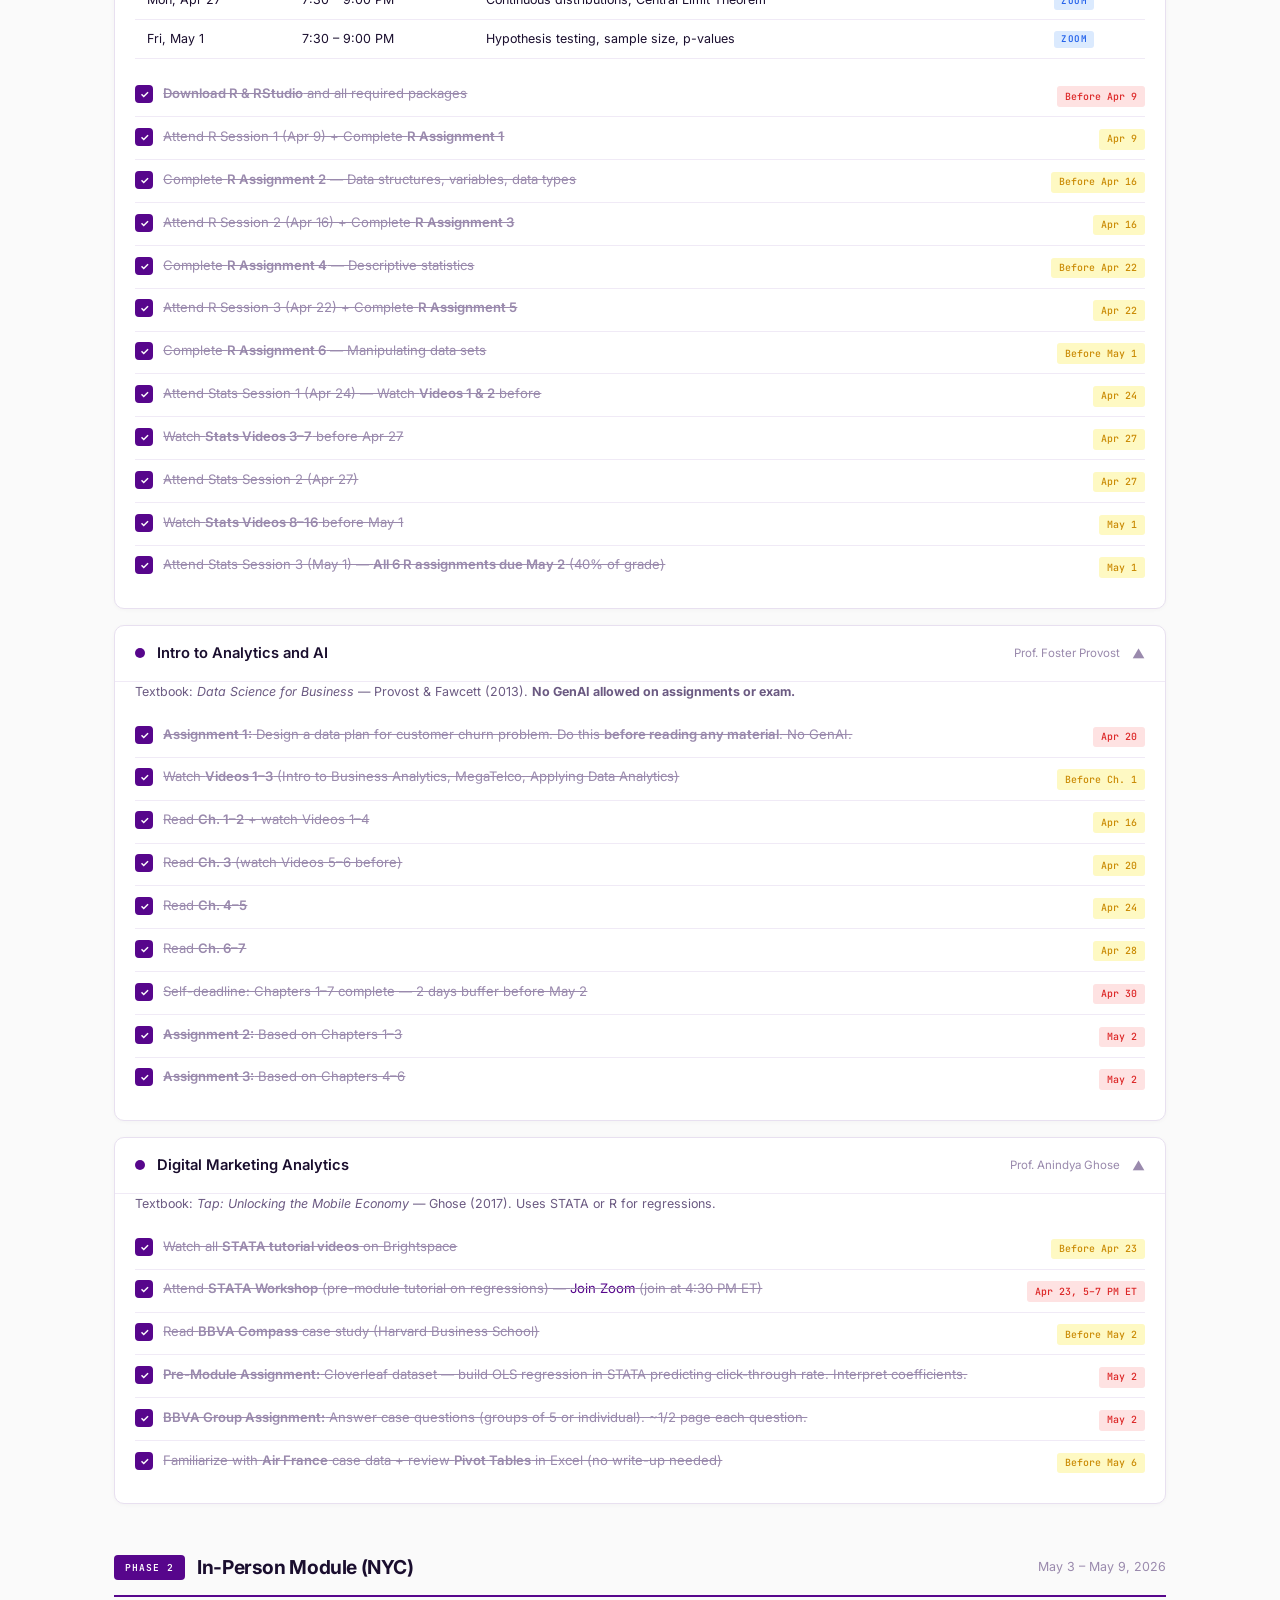
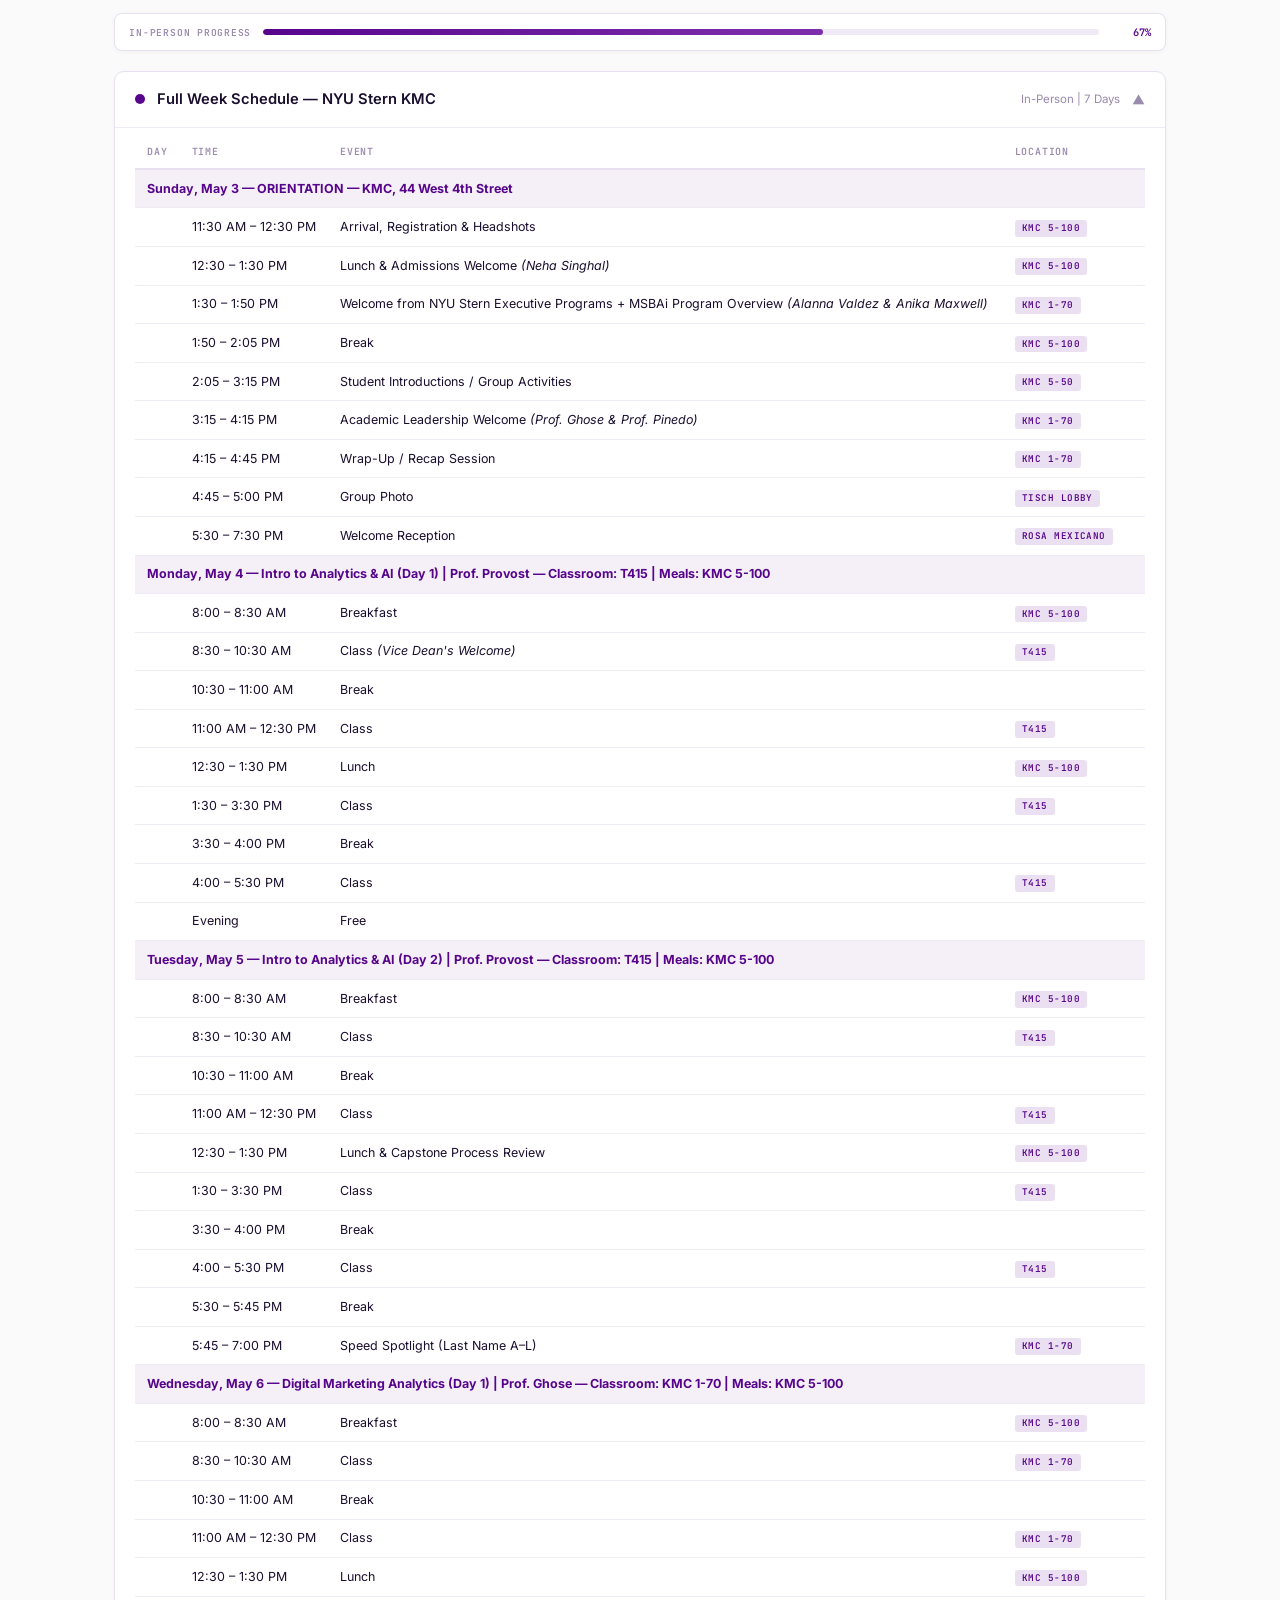
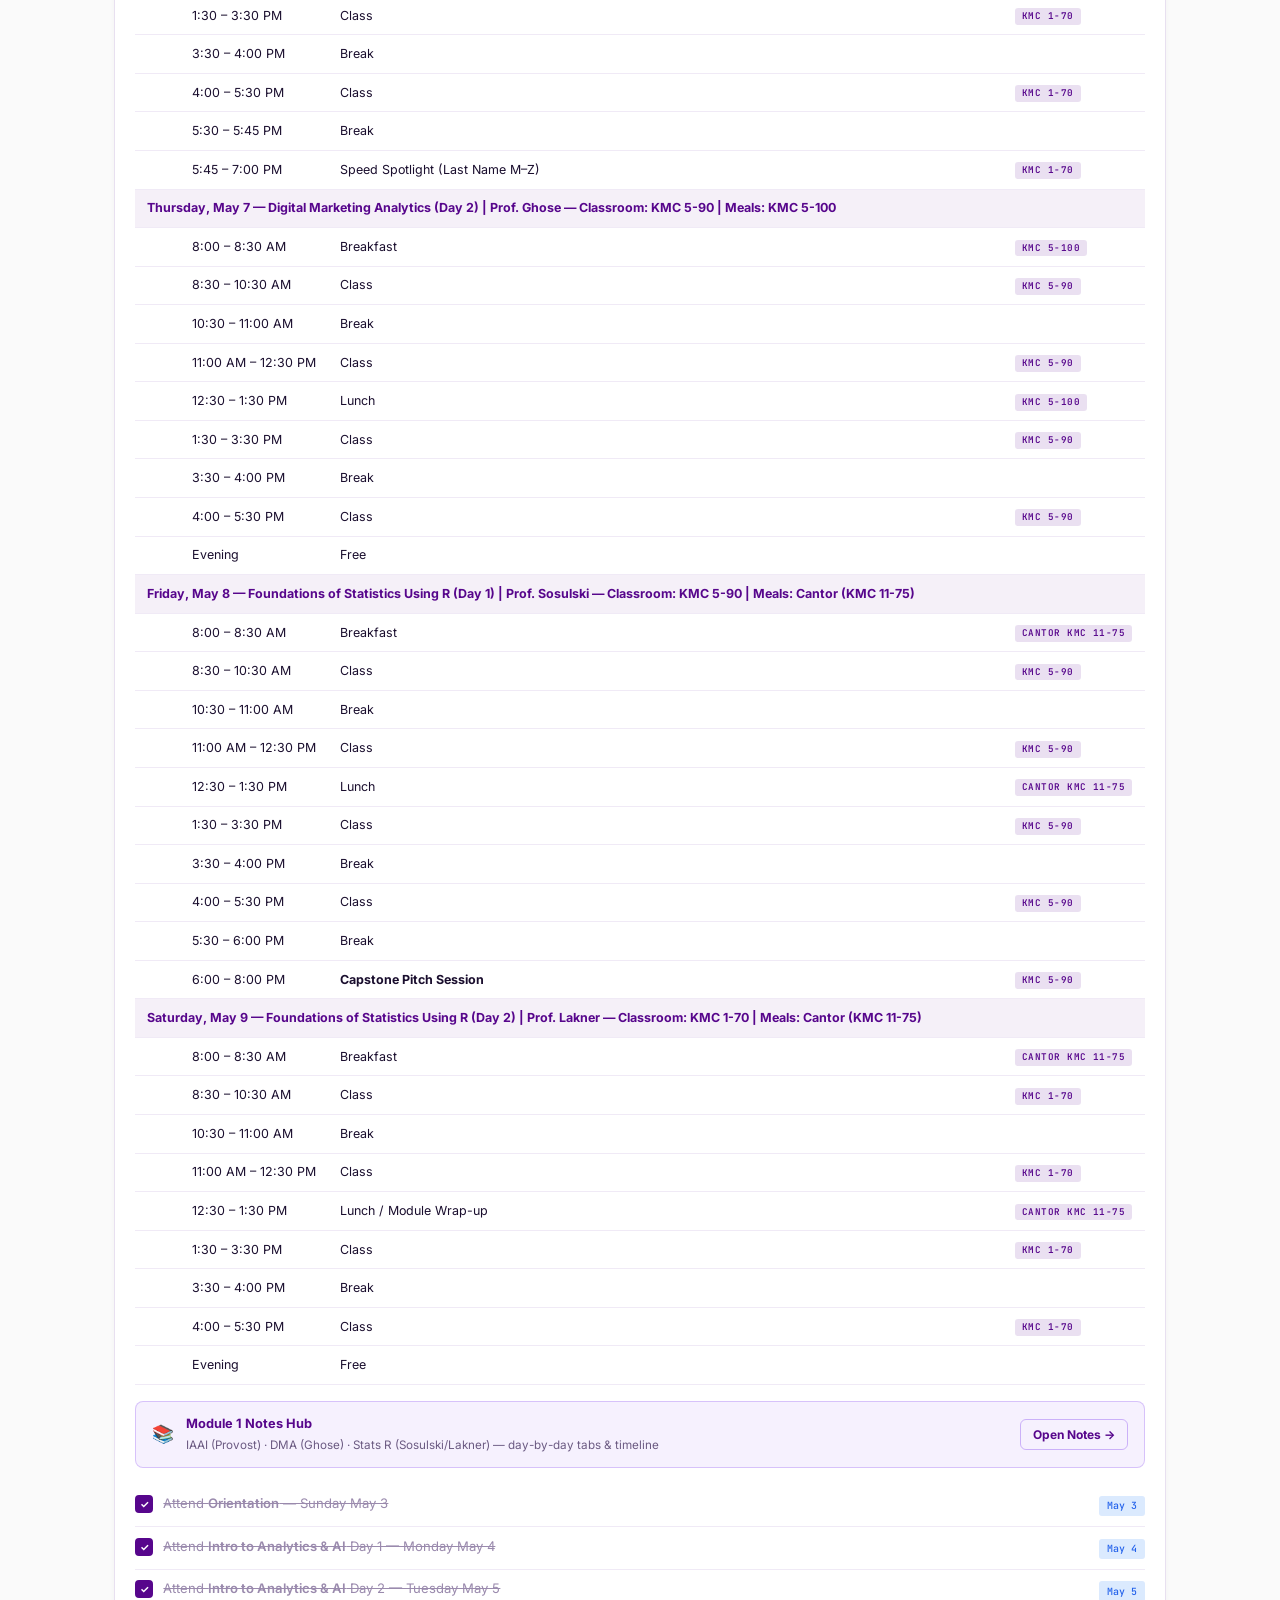
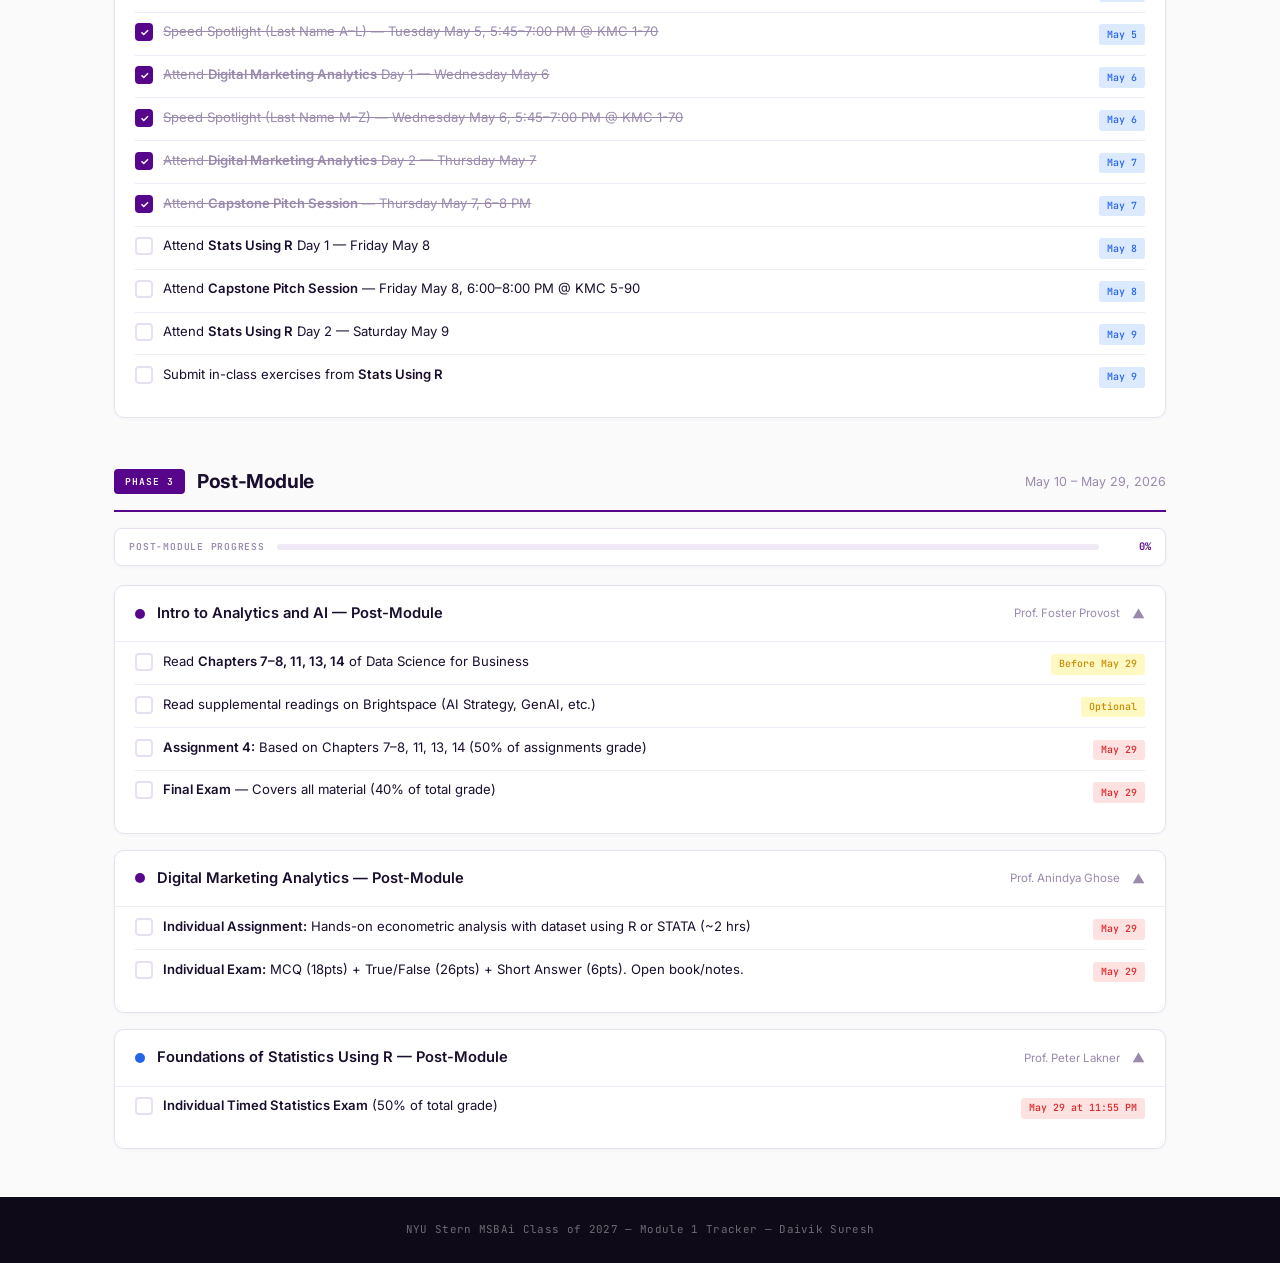
==== commit 0f6af776: "Update notes hub banner to include Stats Using R Co-Authored-By: Claude Sonnet 4.6 <noreply@anthropi" ====
--- a/module-1.html
+++ b/module-1.html
@@ -305,7 +305,7 @@
         <span style="font-size:1.1rem;">📚</span>
         <div style="flex:1;">
           <div style="font-weight:700;font-size:0.8rem;color:var(--stern-purple);margin-bottom:2px;">Module 1 Notes Hub</div>
-          <div style="font-size:0.73rem;color:var(--text-2);">IAAI (Provost) + DMA (Ghose) — day-by-day tabs, Quiz Prep &amp; timeline</div>
+          <div style="font-size:0.73rem;color:var(--text-2);">IAAI (Provost) · DMA (Ghose) · Stats R (Sosulski/Lakner) — day-by-day tabs &amp; timeline</div>
         </div>
         <a href="https://daivikxsuresh.github.io/module1-stern-notes/" target="_blank" style="font-size:0.75rem;font-weight:700;color:var(--stern-purple);text-decoration:none;white-space:nowrap;padding:5px 12px;border:1px solid rgba(124,58,237,.35);border-radius:6px;">Open Notes →</a>
       </div>
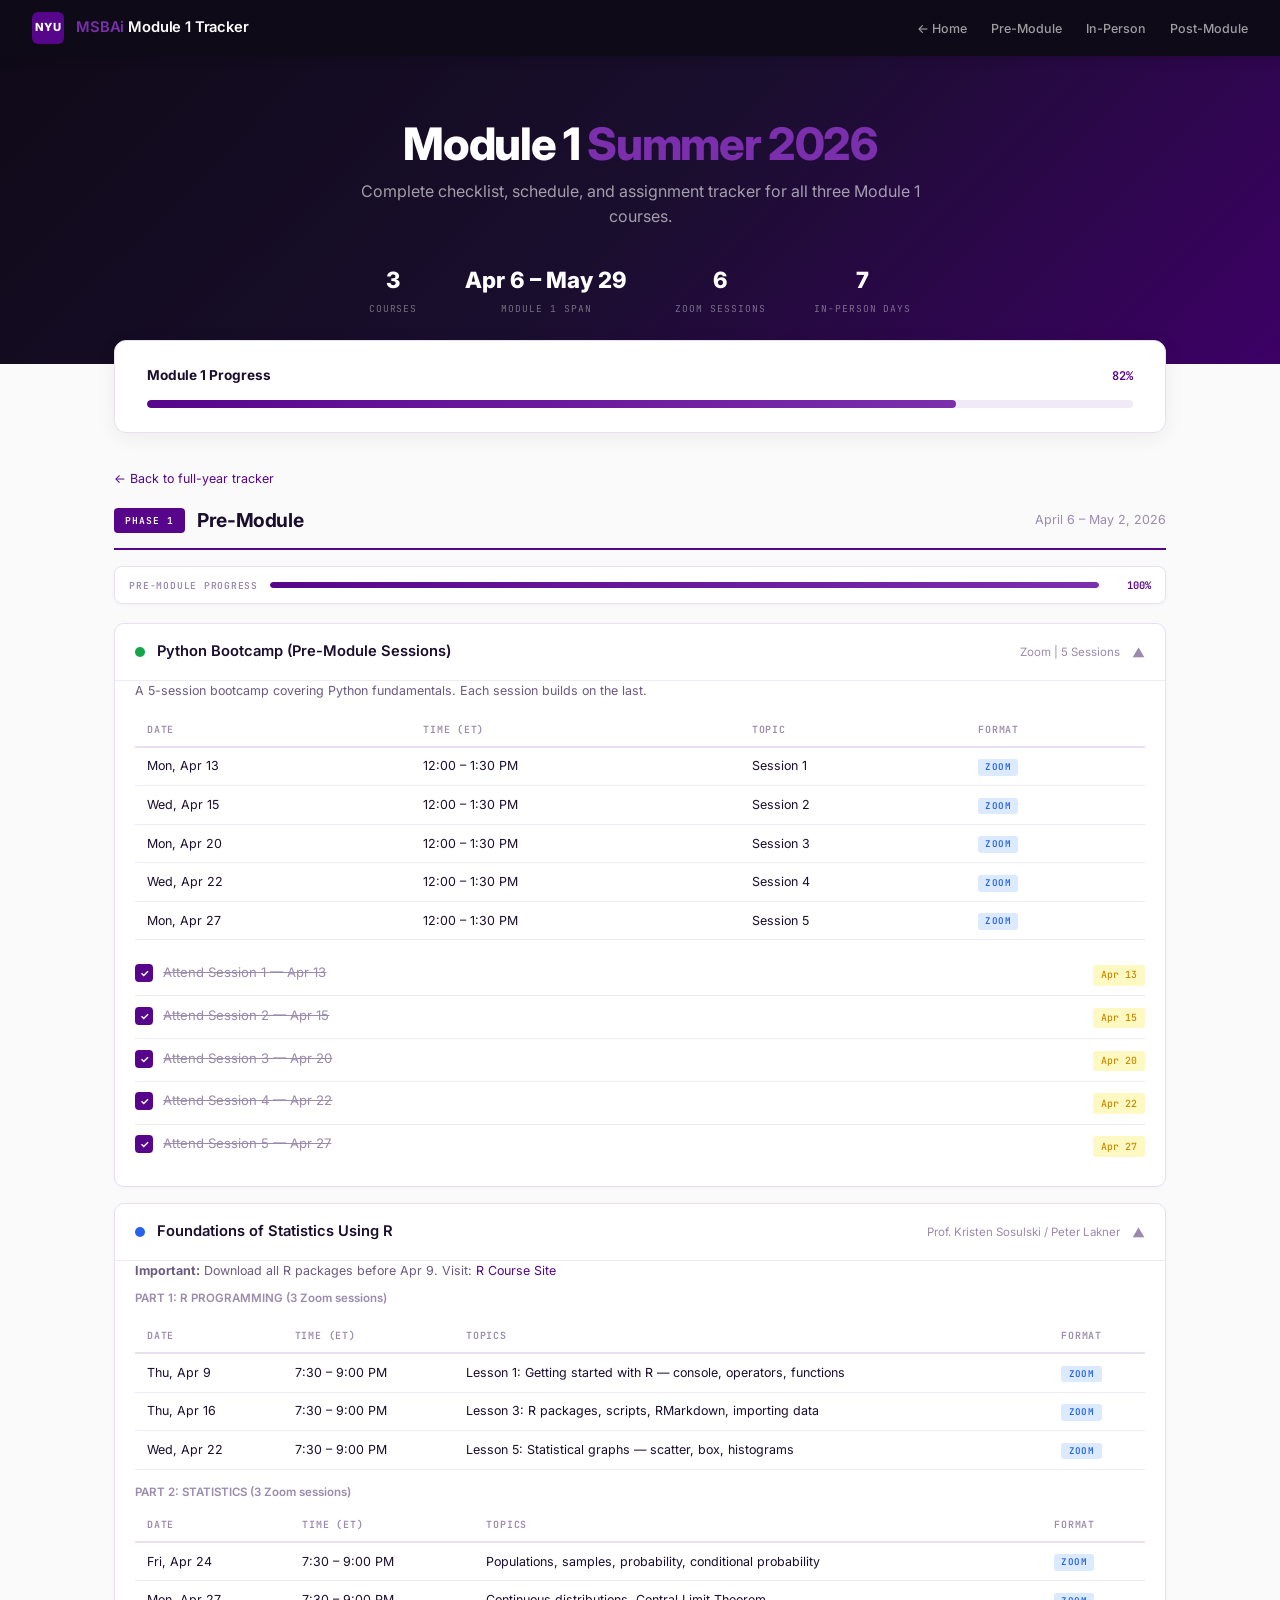
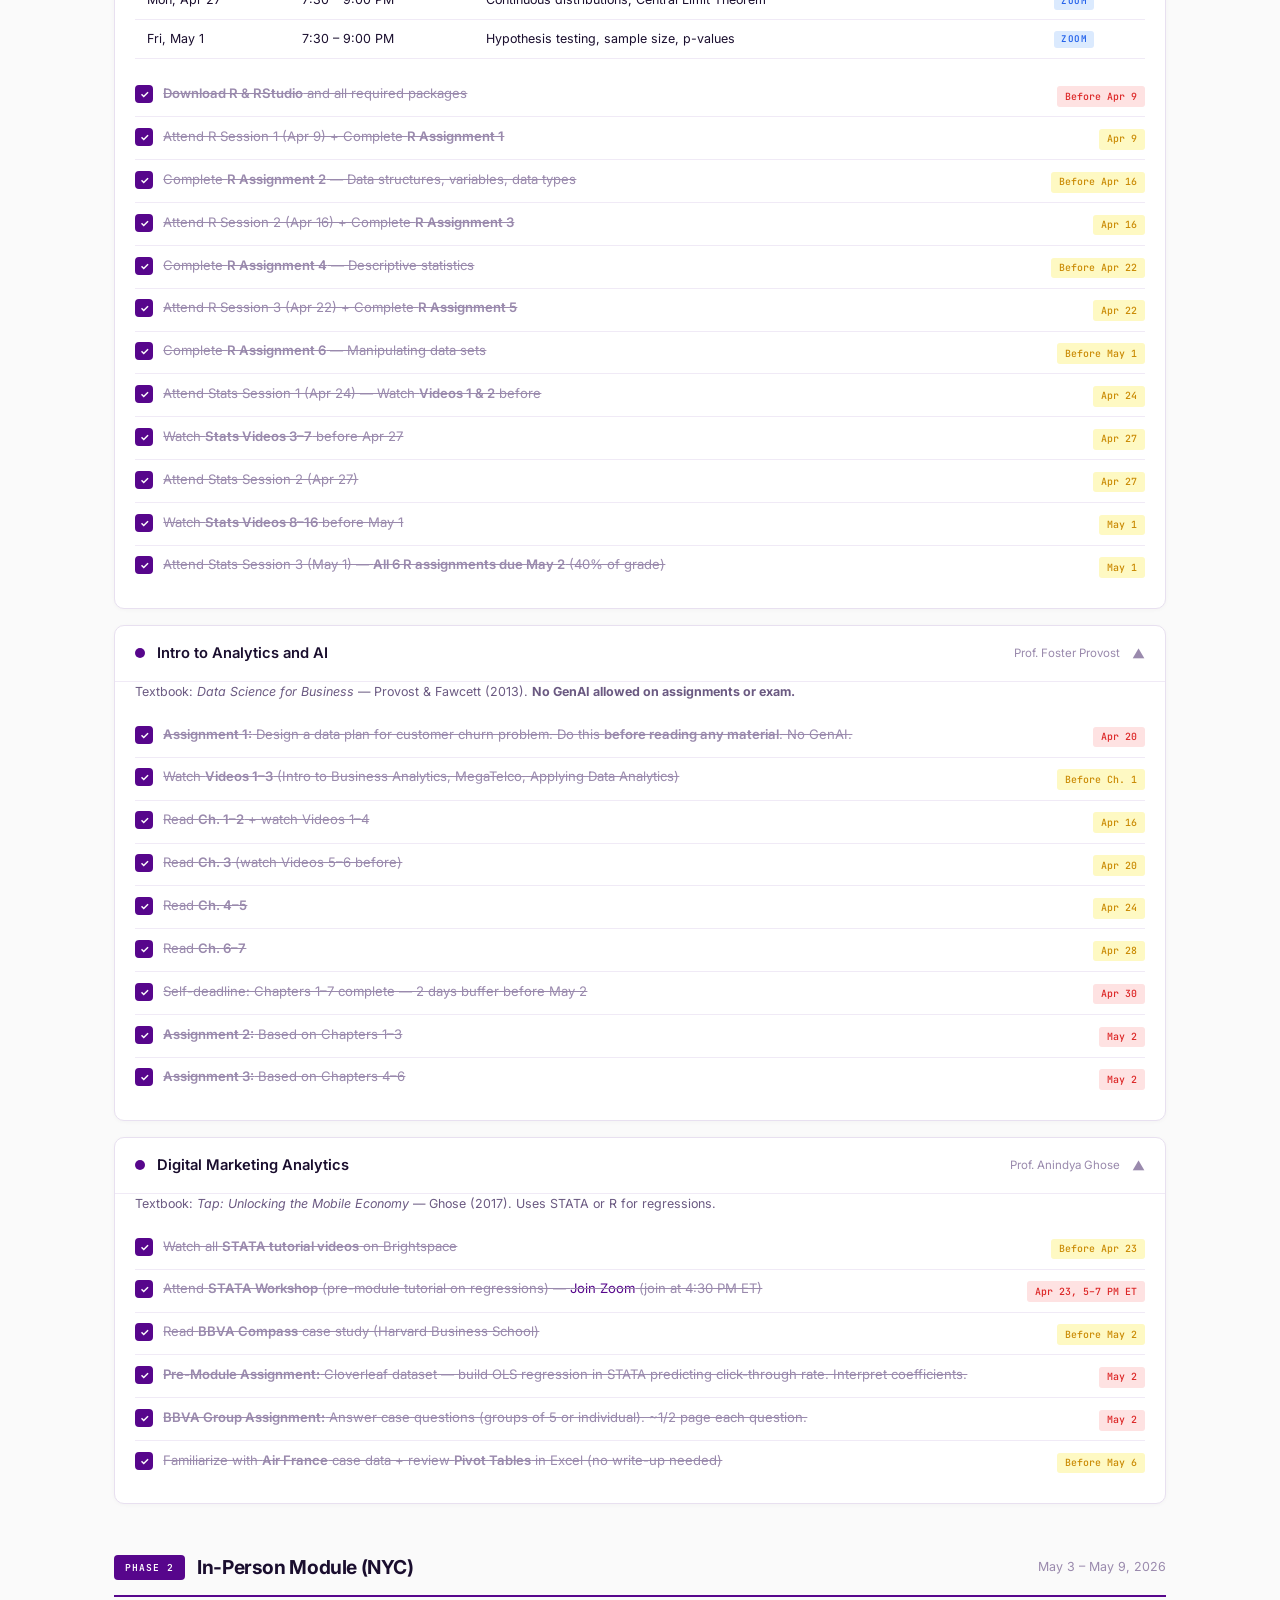
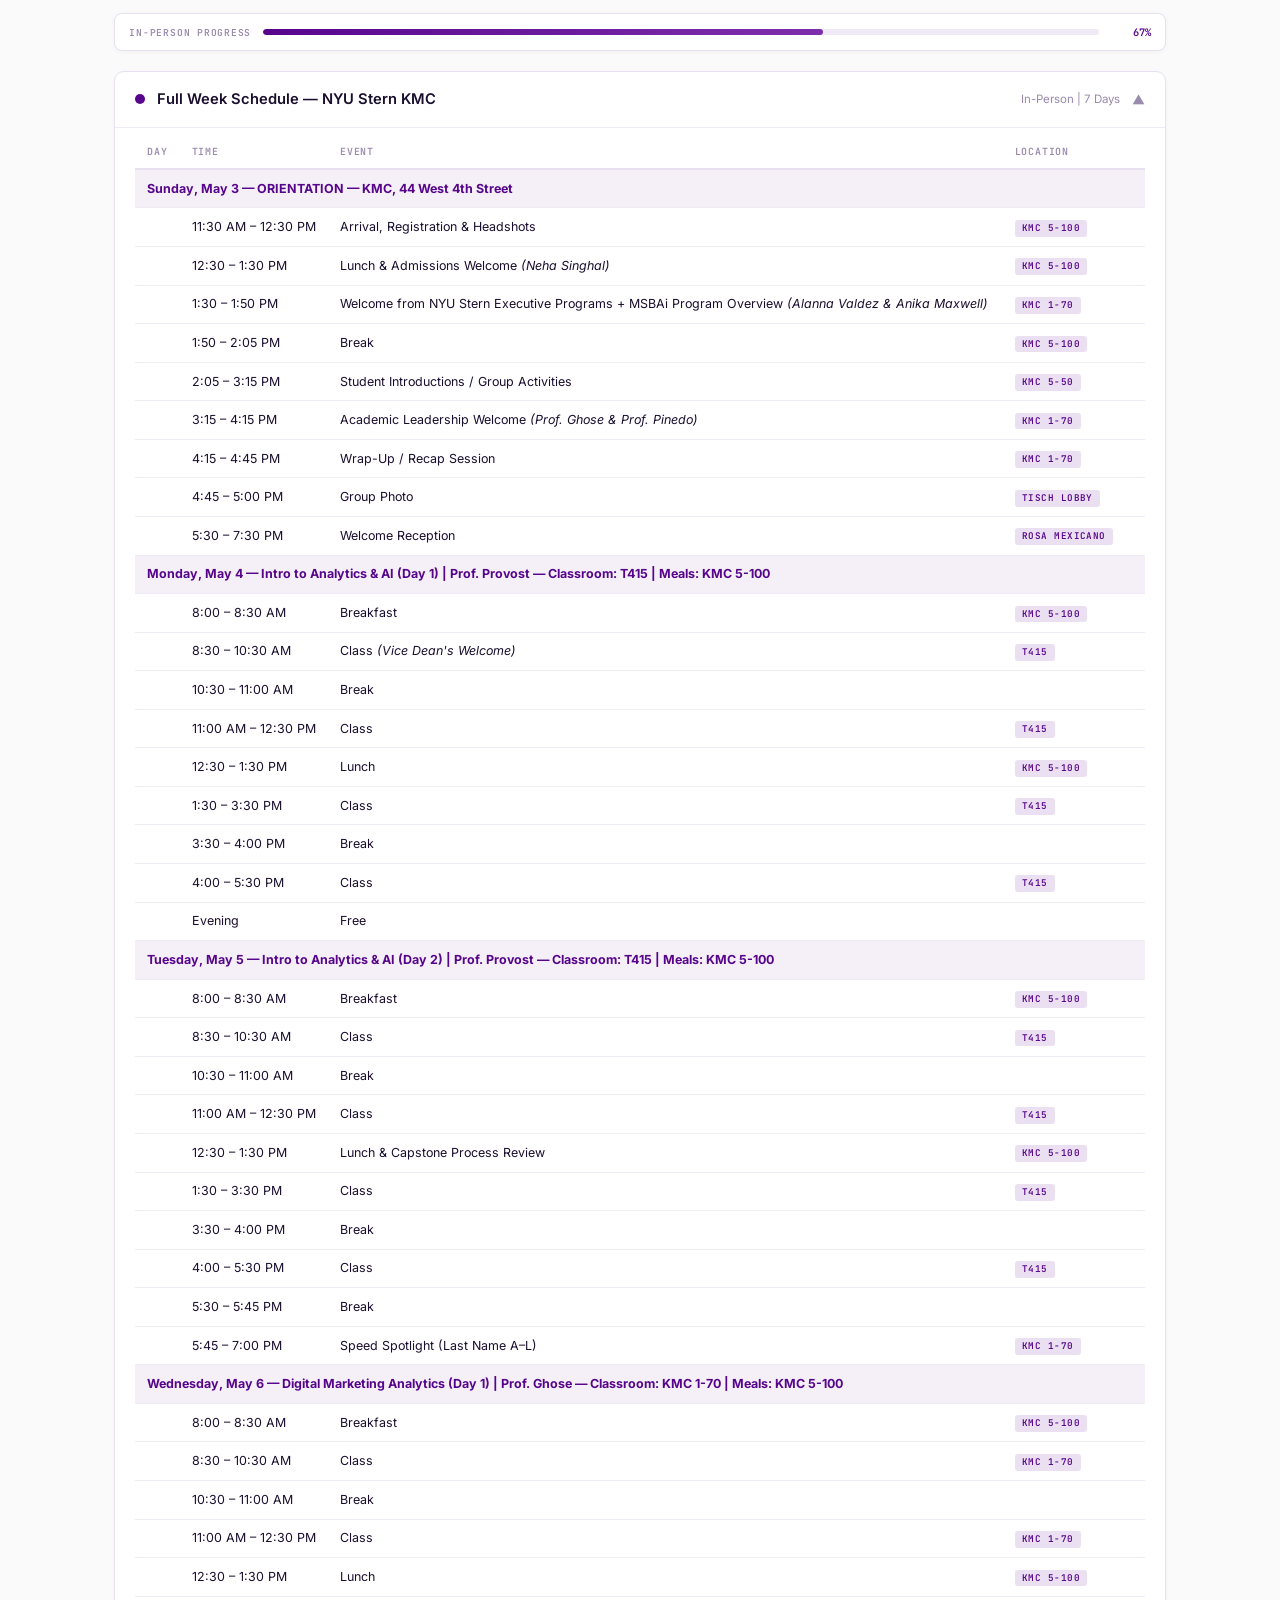
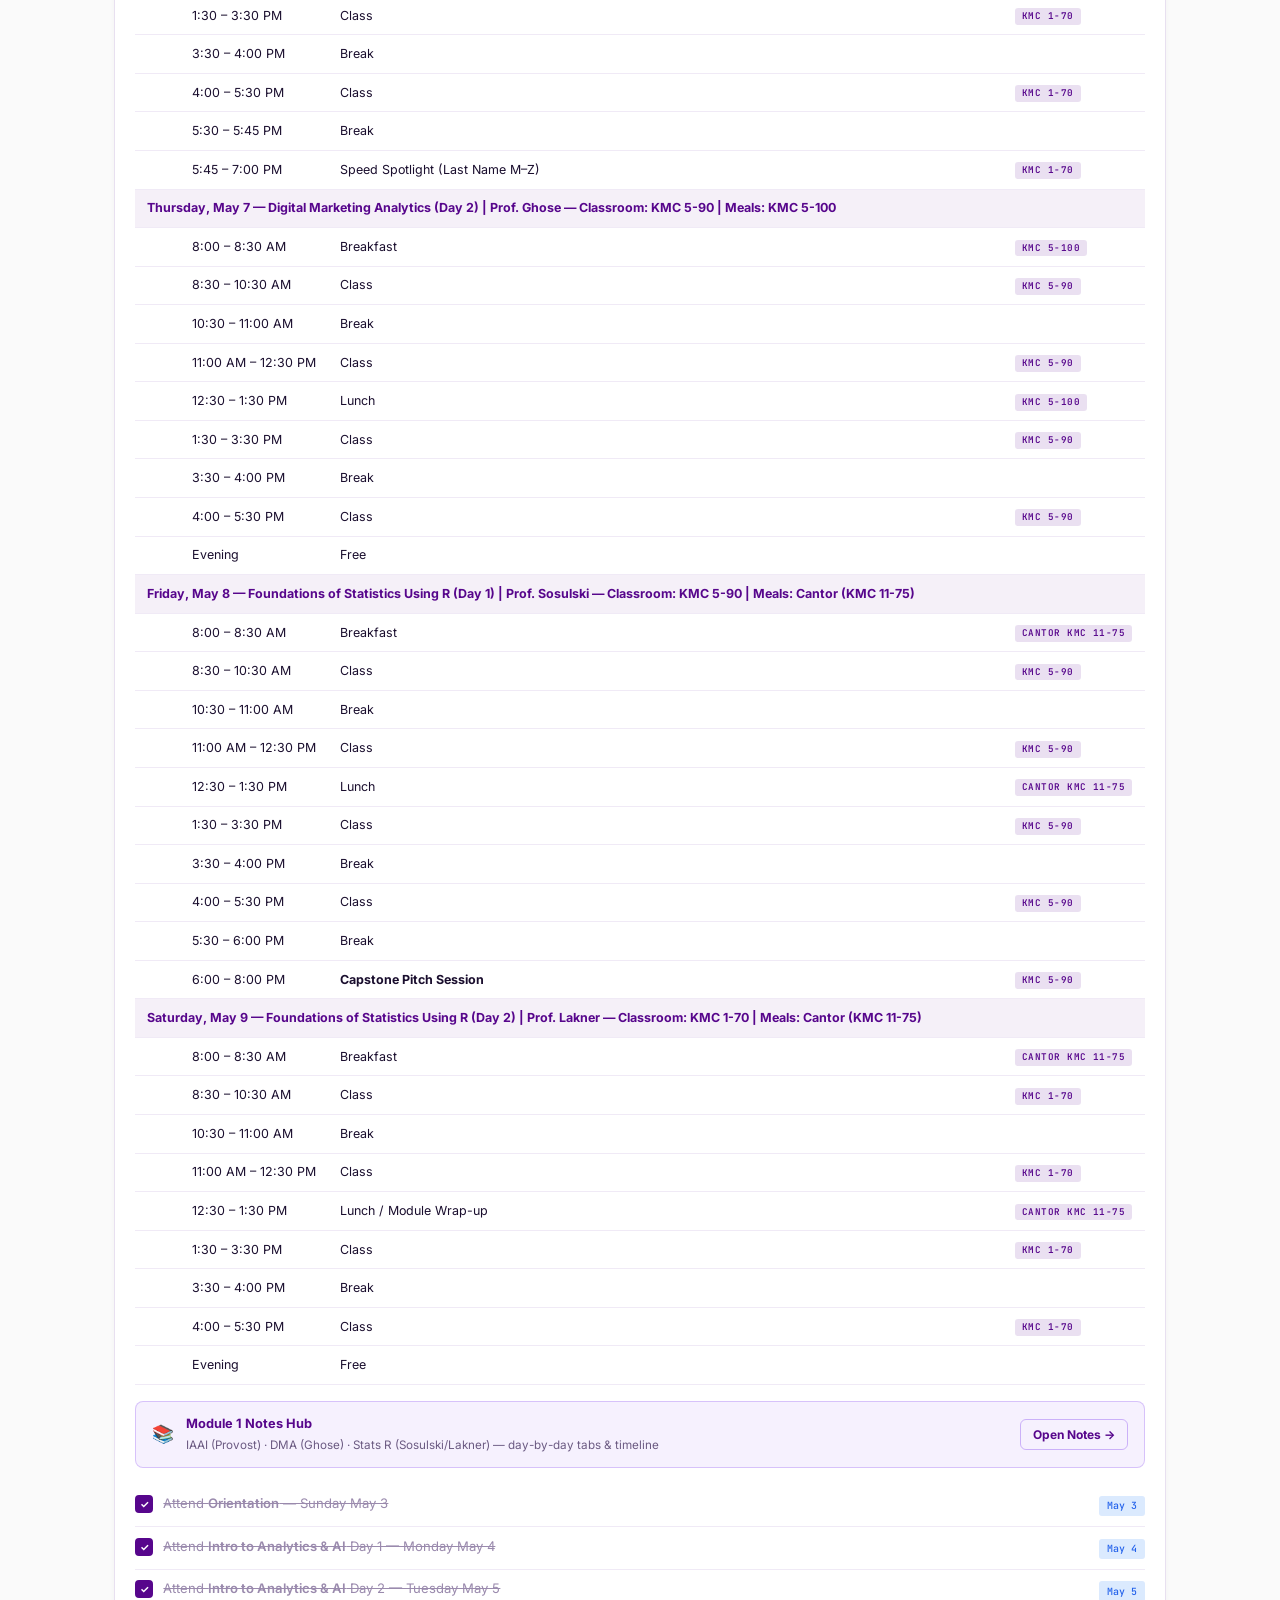
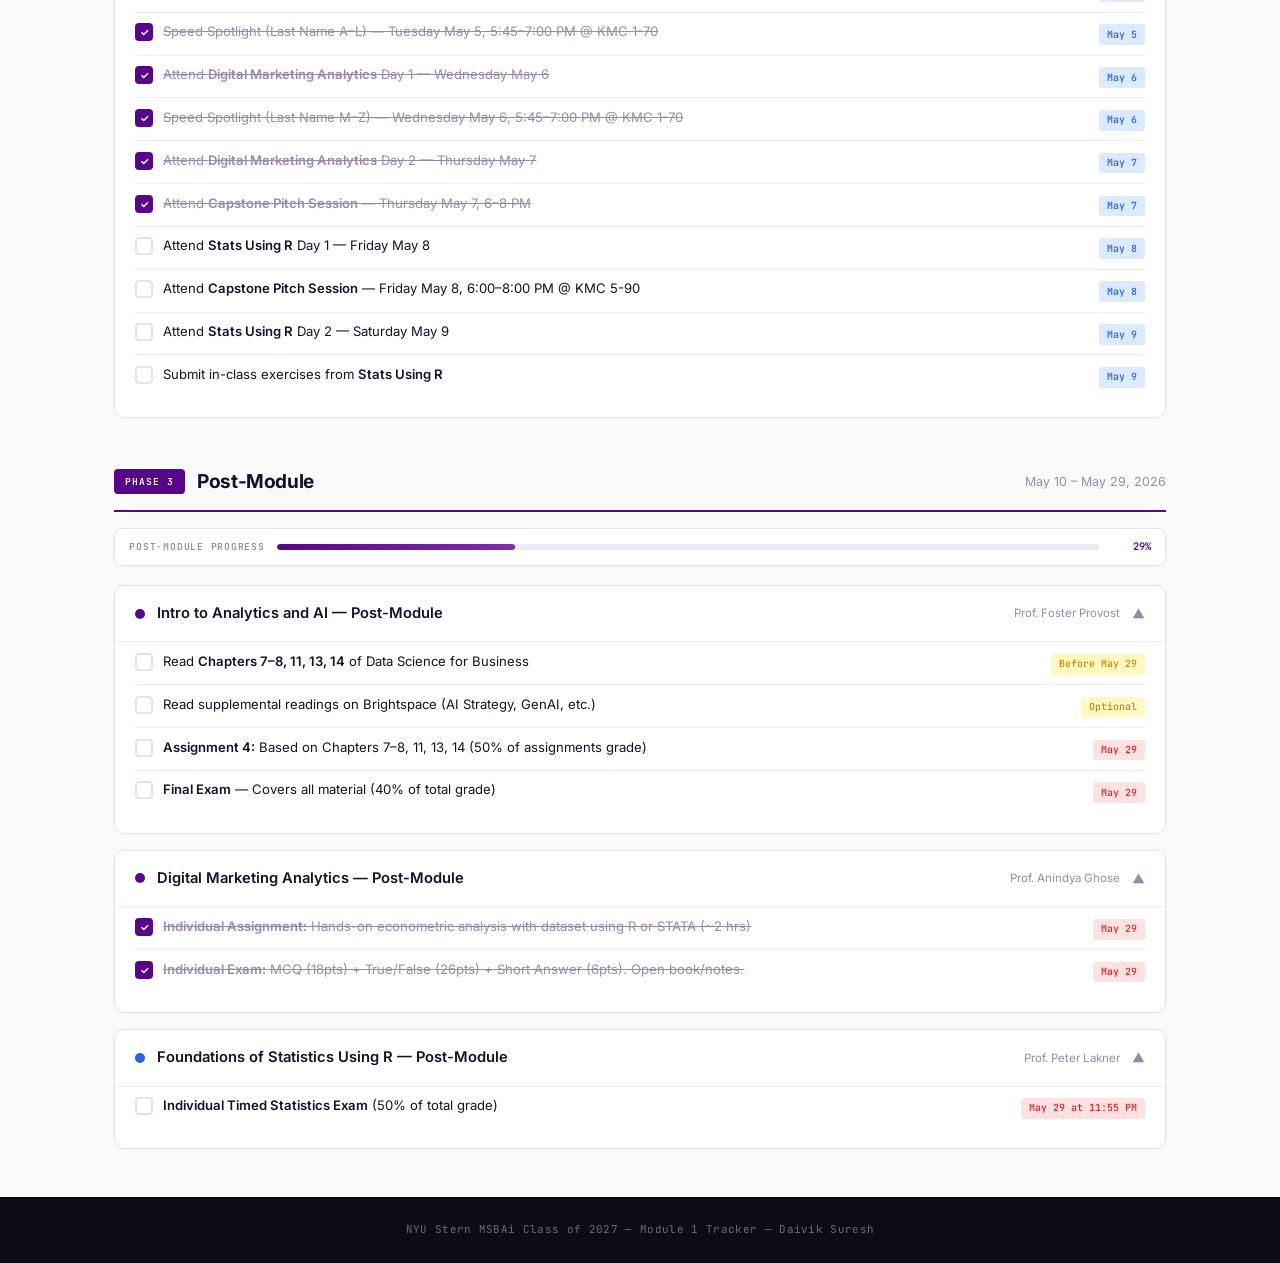
==== commit 44d2a2a6: "Mark DMA post-module tasks complete — assignment + exam submitted May 29 Co-Authored-By: Claude Sonn" ====
--- a/module-1.html
+++ b/module-1.html
@@ -367,8 +367,8 @@
     </div>
     <div class="course-body">
       <ul class="task-list">
-        <li class="task-item"><div class="task-check" onclick="toggleCheck(this)"></div><div class="task-text"><strong>Individual Assignment:</strong> Hands-on econometric analysis with dataset using R or STATA (~2 hrs)</div><span class="task-due due-soon">May 29</span></li>
-        <li class="task-item"><div class="task-check" onclick="toggleCheck(this)"></div><div class="task-text"><strong>Individual Exam:</strong> MCQ (18pts) + True/False (26pts) + Short Answer (6pts). Open book/notes.</div><span class="task-due due-soon">May 29</span></li>
+        <li class="task-item done"><div class="task-check checked" onclick="toggleCheck(this)"></div><div class="task-text"><strong>Individual Assignment:</strong> Hands-on econometric analysis with dataset using R or STATA (~2 hrs)</div><span class="task-due due-soon">May 29</span></li>
+        <li class="task-item done"><div class="task-check checked" onclick="toggleCheck(this)"></div><div class="task-text"><strong>Individual Exam:</strong> MCQ (18pts) + True/False (26pts) + Short Answer (6pts). Open book/notes.</div><span class="task-due due-soon">May 29</span></li>
       </ul>
     </div>
   </div>
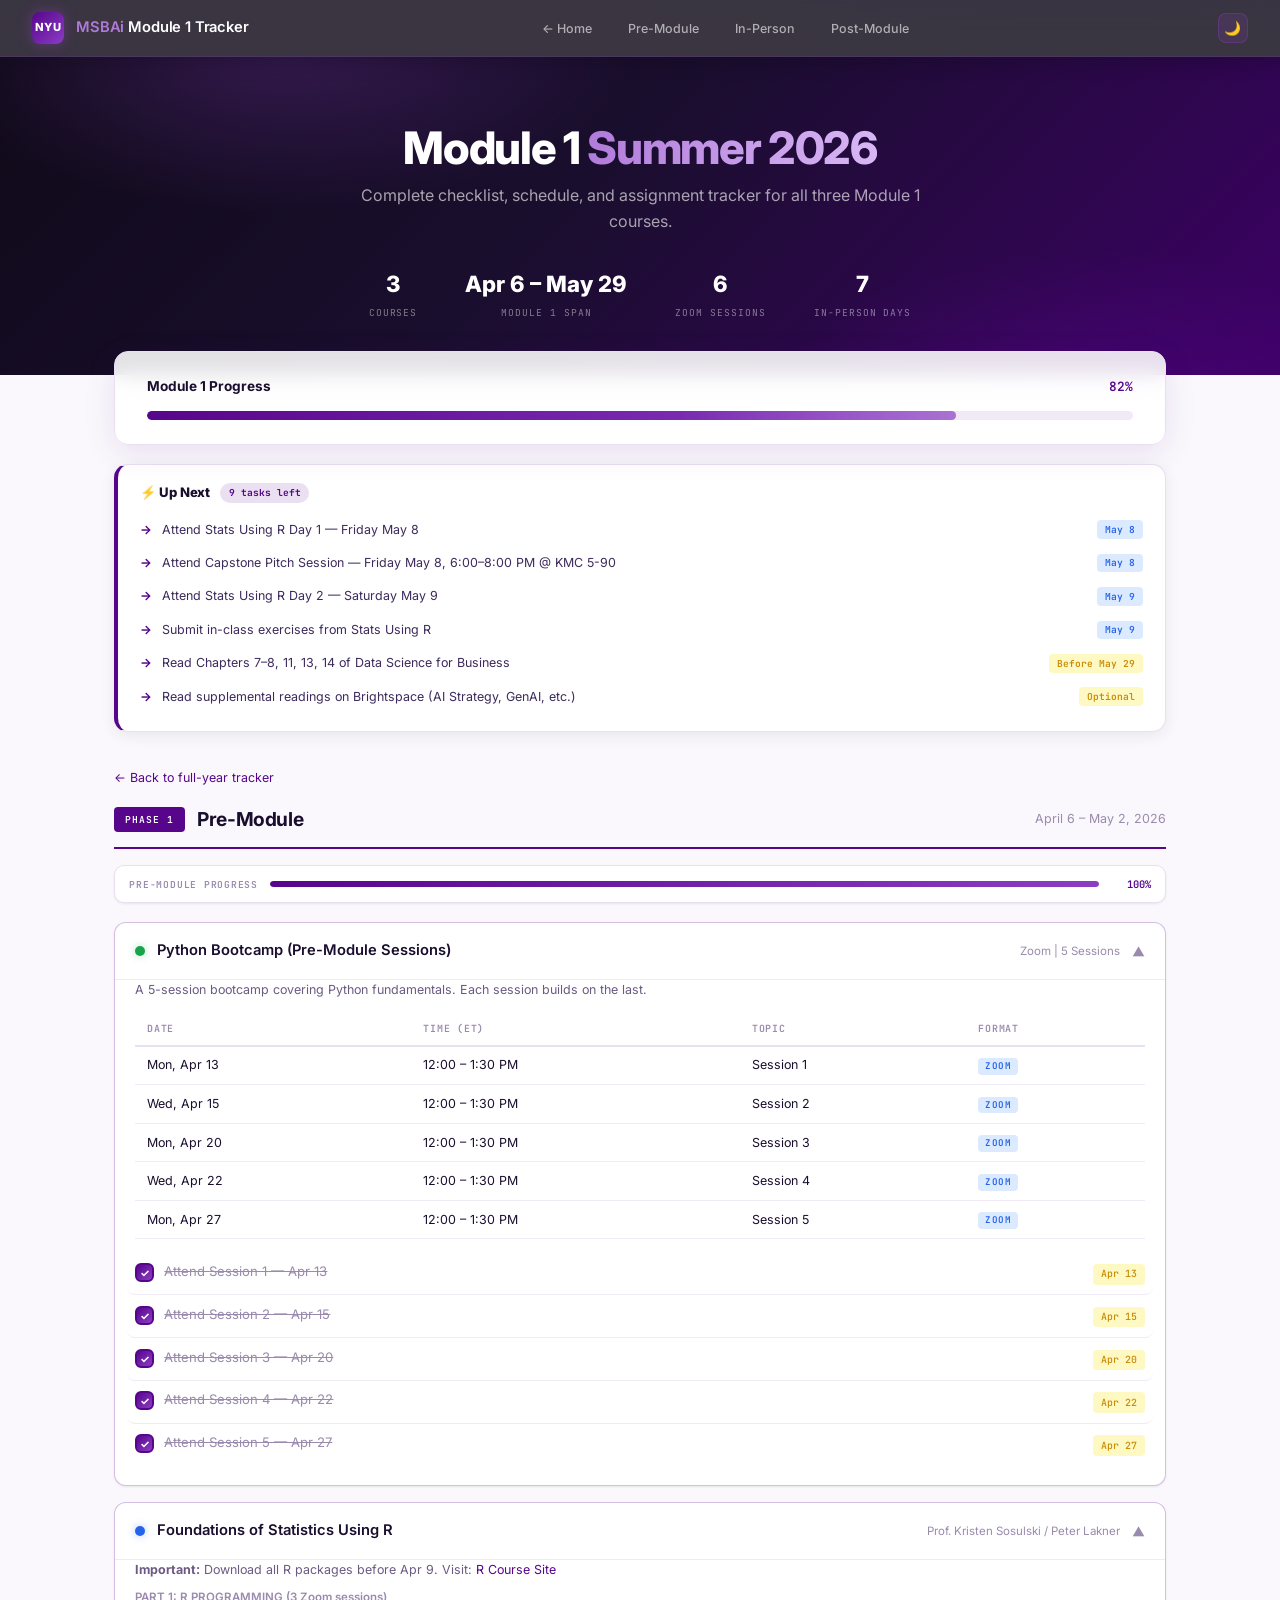
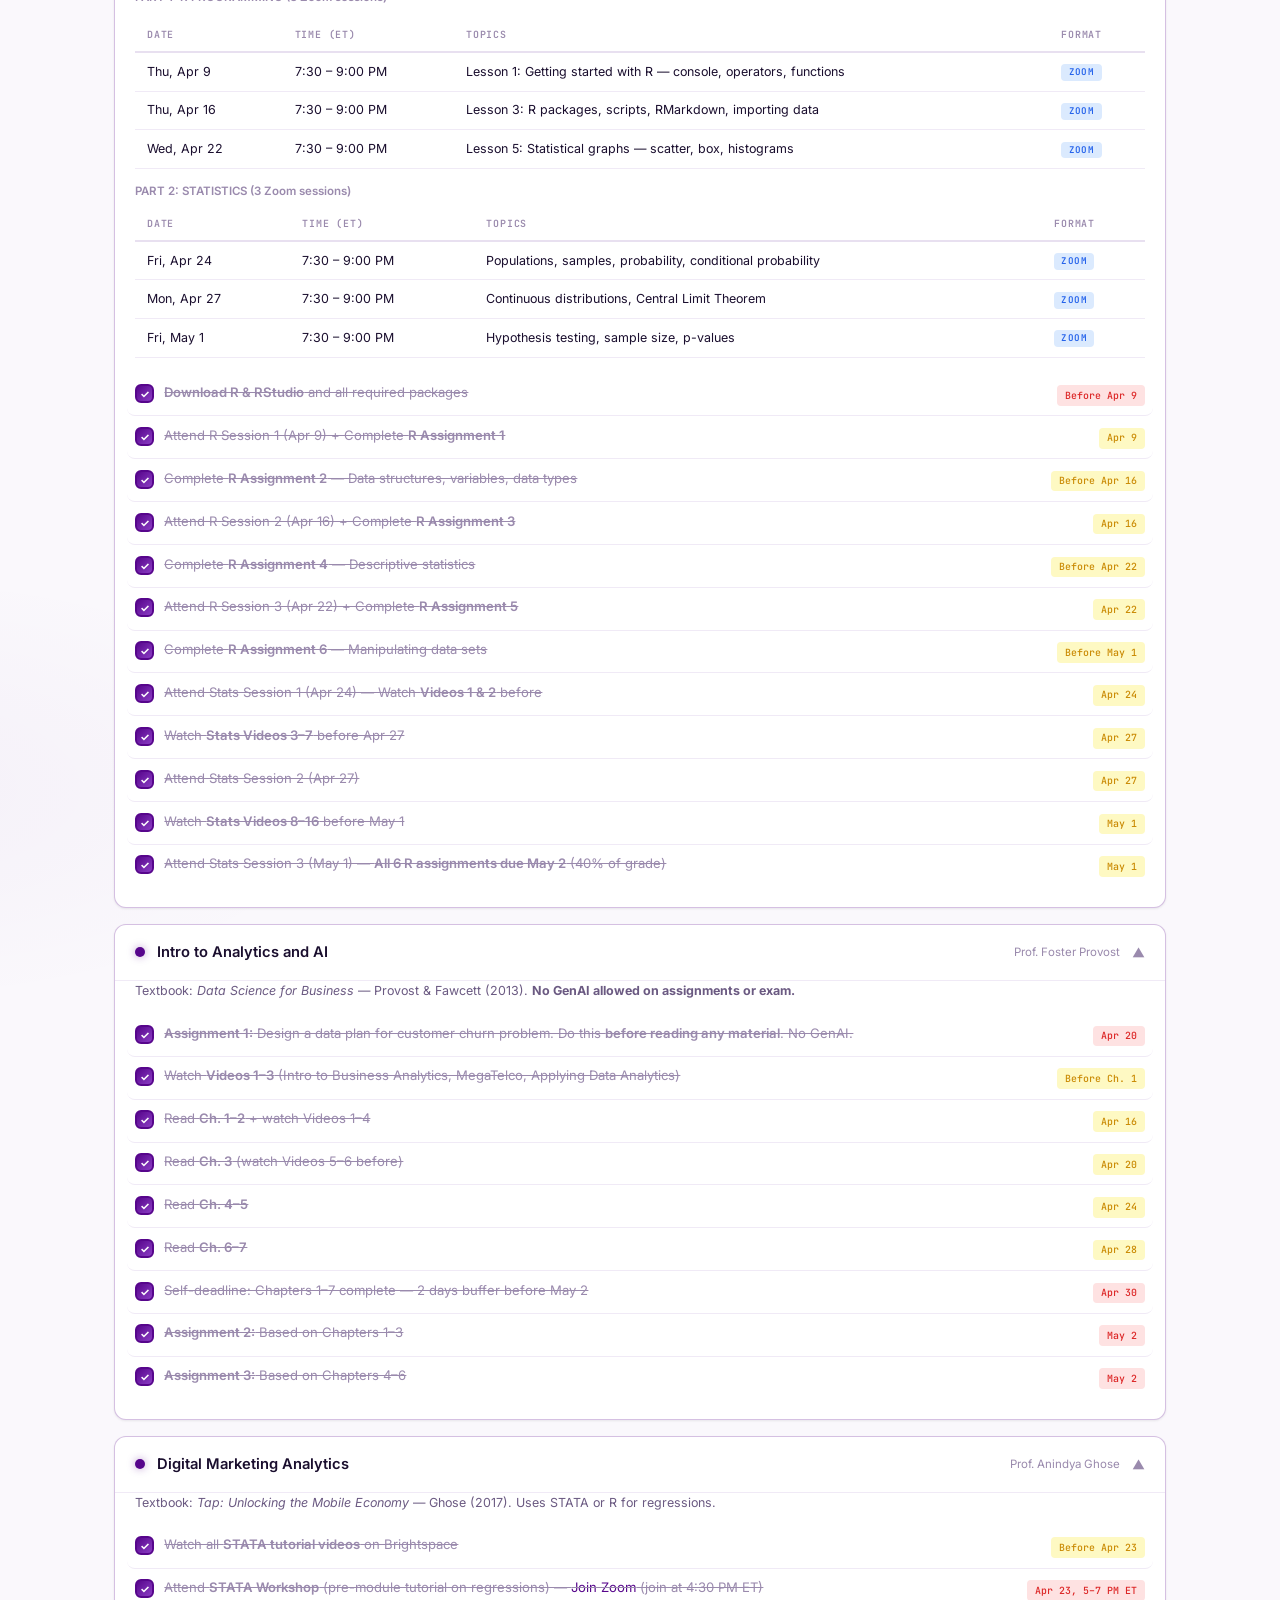
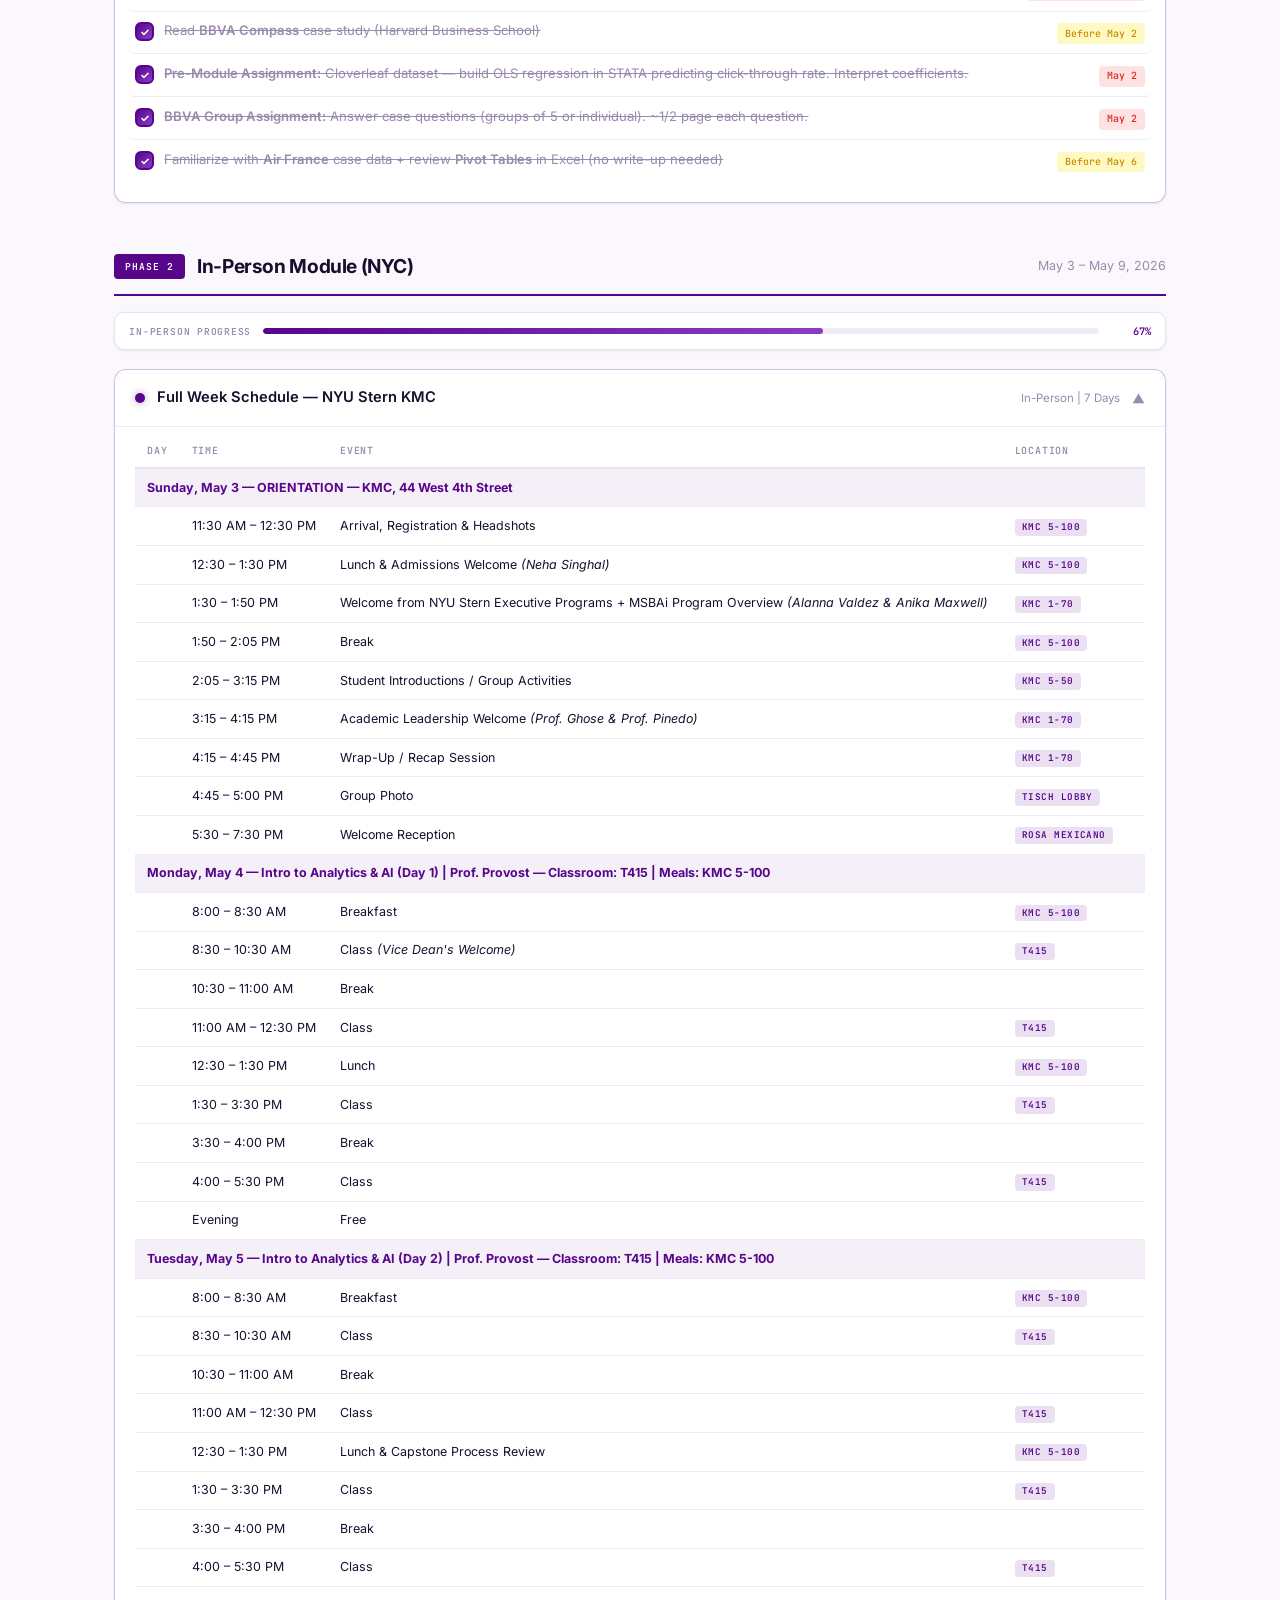
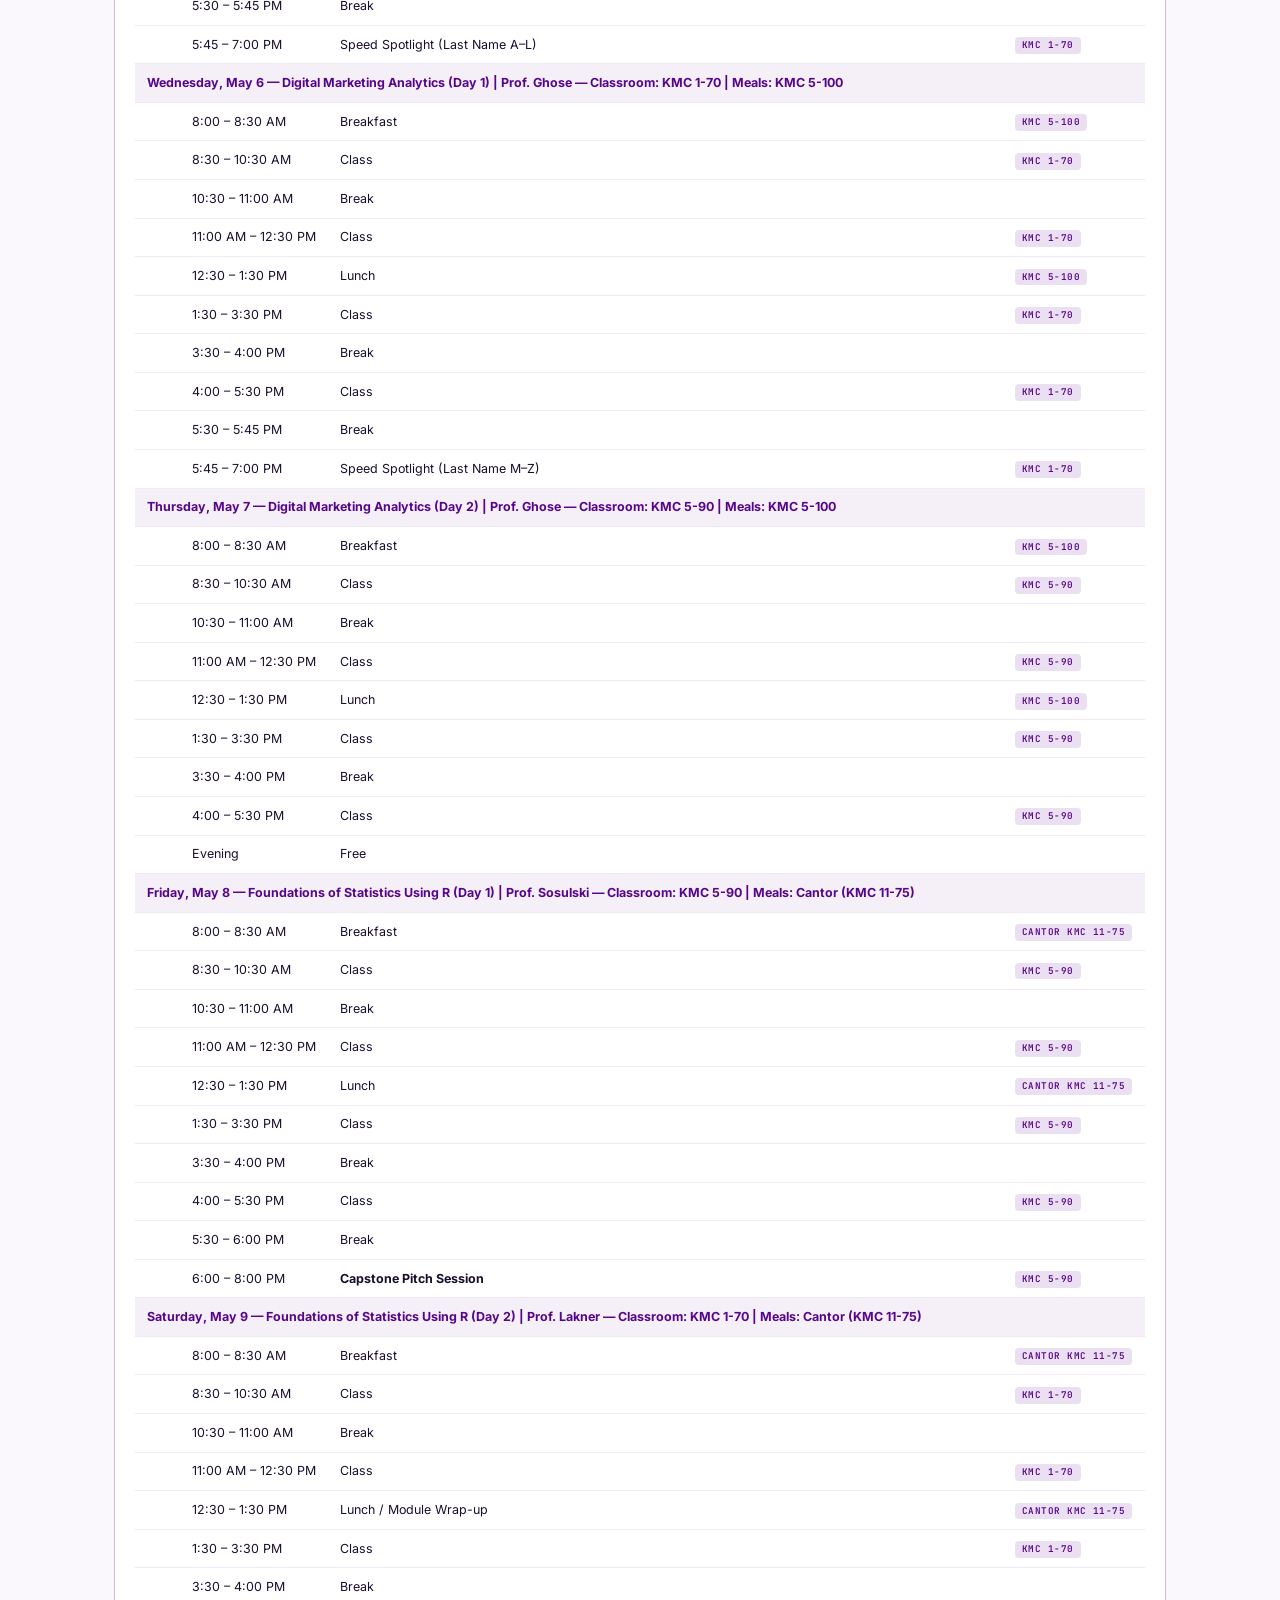
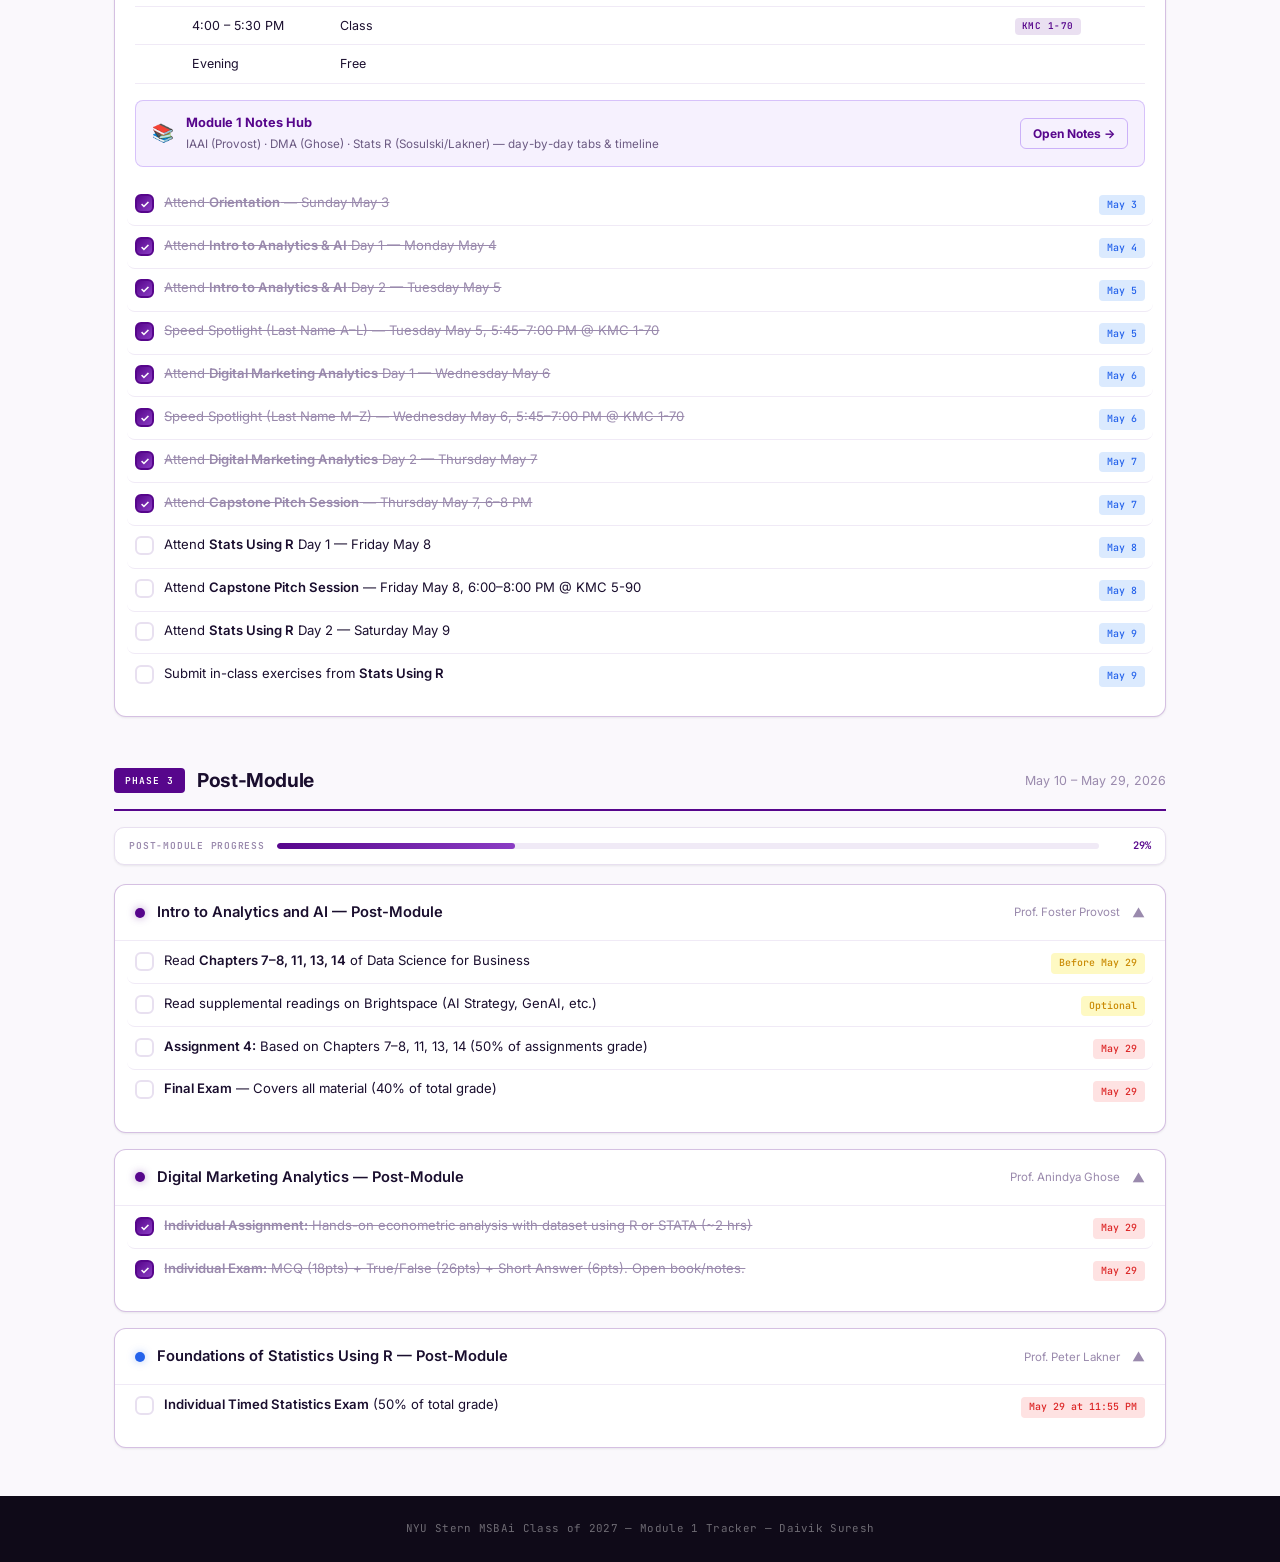
==== commit 2746592c: "Prevent search engine indexing of published pages" ====
--- a/module-1.html
+++ b/module-1.html
@@ -1,6 +1,7 @@
 <!DOCTYPE html>
 <html lang="en">
 <head>
+<meta name="robots" content="noindex">
 <meta charset="UTF-8">
 <meta name="viewport" content="width=device-width, initial-scale=1.0">
 <title>Module 1 — MSBAi Tracker</title>
--- a/styles.css
+++ b/styles.css
@@ -1,17 +1,18 @@
 /* ══════════════════════════════════════════════════════════
-   MSBAi Full-Year Tracker — Shared Stylesheet
-   NYU Stern · Class of 2027
+   MSBAi Full-Year Tracker — Shared Stylesheet v2
+   NYU Stern · Class of 2027 · Stern Purple #57068c
 ══════════════════════════════════════════════════════════ */
 
 *, *::before, *::after { box-sizing: border-box; margin: 0; padding: 0; }
 
 :root {
   --stern-purple: #57068c;
-  --stern-purple-light: #7b2fad;
+  --stern-purple-light: #8b3dc4;
+  --stern-purple-lighter: #b07ad9;
   --stern-purple-dark: #3d0066;
   --stern-purple-glow: rgba(87,6,140,0.12);
   --stern-purple-glow2: rgba(87,6,140,0.06);
-  --bg: #fafafa;
+  --bg: #faf8fc;
   --bg-card: #ffffff;
   --bg-dark: #0f0a18;
   --border: #e8e0f0;
@@ -30,93 +31,195 @@
   --blue-bg: #dbeafe;
   --font: 'Inter', -apple-system, BlinkMacSystemFont, 'Segoe UI', sans-serif;
   --mono: 'JetBrains Mono', ui-monospace, 'SF Mono', Monaco, monospace;
+  --ease-out: cubic-bezier(0.16, 1, 0.3, 1);
+  --spring: cubic-bezier(0.34, 1.56, 0.64, 1);
+  --shadow-sm: 0 1px 3px rgba(26,14,46,0.05), 0 1px 2px rgba(26,14,46,0.03);
+  --shadow-md: 0 4px 16px rgba(26,14,46,0.07);
+  --shadow-lg: 0 8px 32px rgba(87,6,140,0.10);
 }
 
 html { scroll-behavior: smooth; }
 body {
   font-family: var(--font);
-  background: var(--bg);
+  background:
+    radial-gradient(1100px 500px at 85% -200px, rgba(87,6,140,0.05), transparent 60%),
+    radial-gradient(900px 400px at -10% 30%, rgba(87,6,140,0.03), transparent 55%),
+    var(--bg);
   color: var(--text-0);
   -webkit-font-smoothing: antialiased;
   line-height: 1.6;
 }
 a { color: var(--stern-purple); text-decoration: none; }
 a:hover { text-decoration: underline; }
+::selection { background: var(--stern-purple); color: #fff; }
 
 /* ── NAV ─────────────────────────────────────────────────── */
 .nav {
   position: sticky;
   top: 0;
   z-index: 100;
-  background: var(--bg-dark);
+  background: rgba(15,10,24,0.82);
+  backdrop-filter: blur(14px) saturate(1.4);
+  -webkit-backdrop-filter: blur(14px) saturate(1.4);
   color: #fff;
   padding: 0.75rem 2rem;
   display: flex;
   align-items: center;
   justify-content: space-between;
-  box-shadow: 0 2px 12px rgba(0,0,0,0.15);
+  border-bottom: 1px solid rgba(139,61,196,0.22);
+  box-shadow: 0 2px 18px rgba(15,10,24,0.35);
 }
 .nav-brand { display: flex; align-items: center; gap: 0.75rem; }
 .nav-logo {
   width: 32px; height: 32px;
-  background: var(--stern-purple);
-  border-radius: 6px;
+  background: linear-gradient(135deg, var(--stern-purple), var(--stern-purple-light));
+  border-radius: 8px;
   display: grid;
   place-items: center;
   font-weight: 800;
   font-size: 0.7rem;
   letter-spacing: 0.05em;
+  box-shadow: 0 0 14px rgba(139,61,196,0.45);
 }
 .nav-title { font-weight: 600; font-size: 0.92rem; letter-spacing: -0.01em; }
-.nav-title span { color: var(--stern-purple-light); }
-.nav-links { display: flex; gap: 1.5rem; list-style: none; }
+.nav-title span { color: var(--stern-purple-lighter); }
+.nav-links { display: flex; gap: 1.25rem; list-style: none; }
 .nav-links a {
   color: rgba(255,255,255,0.6);
   font-size: 0.78rem;
   font-weight: 500;
-  transition: color 0.2s;
-}
-.nav-links a:hover { color: #fff; text-decoration: none; }
-.nav-links a.active { color: var(--stern-purple-light); }
+  padding: 0.25rem 0.5rem;
+  border-radius: 6px;
+  transition: color 0.2s, background 0.2s;
+}
+.nav-links a:hover { color: #fff; background: rgba(139,61,196,0.18); text-decoration: none; }
+.nav-links a.active { color: var(--stern-purple-lighter); }
 
 /* ── HERO ────────────────────────────────────────────────── */
 .hero {
-  background: linear-gradient(135deg, var(--bg-dark) 0%, #1a0e2e 50%, var(--stern-purple-dark) 100%);
-  color: #fff;
-  padding: 4rem 2rem 3rem;
+  position: relative;
+  background: linear-gradient(135deg, var(--bg-dark) 0%, #1a0e2e 45%, var(--stern-purple-dark) 100%);
+  color: #fff;
+  padding: 4.2rem 2rem 3.4rem;
   text-align: center;
-}
+  overflow: hidden;
+}
+.hero::before {
+  content: '';
+  position: absolute;
+  inset: -40% -20%;
+  background:
+    radial-gradient(600px 280px at 30% 20%, rgba(139,61,196,0.28), transparent 60%),
+    radial-gradient(500px 260px at 75% 85%, rgba(87,6,140,0.45), transparent 65%);
+  animation: heroDrift 18s ease-in-out infinite alternate;
+  pointer-events: none;
+}
+@keyframes heroDrift {
+  from { transform: translate3d(-2%, -1%, 0) scale(1); }
+  to   { transform: translate3d(2%, 2%, 0) scale(1.06); }
+}
+.hero > * { position: relative; }
 .hero h1 {
   font-size: clamp(1.8rem, 4vw, 2.8rem);
   font-weight: 800;
   letter-spacing: -0.03em;
   line-height: 1.1;
   margin-bottom: 0.6rem;
-}
-.hero h1 span { color: var(--stern-purple-light); }
+  animation: riseIn 0.6s var(--ease-out) both;
+}
+.hero h1 span {
+  background: linear-gradient(100deg, var(--stern-purple-lighter), #d9b8f5);
+  -webkit-background-clip: text;
+  background-clip: text;
+  -webkit-text-fill-color: transparent;
+}
 .hero-sub {
   font-size: 1rem;
-  color: rgba(255,255,255,0.6);
+  color: rgba(255,255,255,0.62);
   max-width: 600px;
   margin: 0 auto 2rem;
+  animation: riseIn 0.6s var(--ease-out) 0.08s both;
 }
 .hero-stats {
   display: flex;
   justify-content: center;
   gap: 3rem;
   flex-wrap: wrap;
+  animation: riseIn 0.6s var(--ease-out) 0.16s both;
 }
 .hero-stat-val { font-size: 1.4rem; font-weight: 800; }
 .hero-stat-label {
   font-family: var(--mono);
   font-size: 0.6rem;
-  color: rgba(255,255,255,0.4);
+  color: rgba(255,255,255,0.45);
   text-transform: uppercase;
   letter-spacing: 0.1em;
   margin-top: 0.2rem;
 }
-
-/* ── PHASE SECTION PROGRESS ──────────────────────────────── */
+@keyframes riseIn {
+  from { opacity: 0; transform: translateY(14px); }
+  to   { opacity: 1; transform: translateY(0); }
+}
+
+/* ── PROGRESS BAR (page-level) ───────────────────────────── */
+.progress-section {
+  max-width: 1100px;
+  margin: -1.5rem auto 0;
+  padding: 0 1.5rem;
+  position: relative;
+  z-index: 10;
+}
+.progress-card {
+  background: rgba(255,255,255,0.88);
+  backdrop-filter: blur(10px);
+  -webkit-backdrop-filter: blur(10px);
+  border: 1px solid var(--border);
+  border-radius: 14px;
+  padding: 1.5rem 2rem;
+  box-shadow: var(--shadow-lg);
+}
+.progress-header {
+  display: flex;
+  justify-content: space-between;
+  align-items: center;
+  margin-bottom: 0.8rem;
+}
+.progress-title { font-weight: 700; font-size: 0.85rem; }
+.progress-pct {
+  font-family: var(--mono);
+  font-size: 0.8rem;
+  color: var(--stern-purple);
+  font-weight: 600;
+  font-variant-numeric: tabular-nums;
+}
+.progress-bar-bg {
+  height: 9px;
+  background: var(--border-light);
+  border-radius: 5px;
+  overflow: hidden;
+}
+.progress-bar-fill {
+  position: relative;
+  height: 100%;
+  background: linear-gradient(90deg, var(--stern-purple), var(--stern-purple-light));
+  border-radius: 5px;
+  transition: width 0.7s var(--ease-out);
+}
+.progress-bar-fill::after {
+  content: '';
+  position: absolute;
+  inset: 0;
+  background: linear-gradient(100deg, transparent 30%, rgba(255,255,255,0.35) 50%, transparent 70%);
+  background-size: 220% 100%;
+  animation: shimmer 2.6s linear infinite;
+  border-radius: 5px;
+}
+@keyframes shimmer {
+  from { background-position: 180% 0; }
+  to   { background-position: -80% 0; }
+}
+
+/* ── PHASE SECTION MINI PROGRESS ─────────────────────────── */
 .phase-progress-row {
   display: flex;
   align-items: center;
@@ -125,8 +228,8 @@
   padding: 0.6rem 0.9rem;
   background: var(--bg-card);
   border: 1px solid var(--border);
-  border-radius: 8px;
-  box-shadow: 0 1px 4px rgba(0,0,0,0.04);
+  border-radius: 10px;
+  box-shadow: var(--shadow-sm);
 }
 .phase-mini-label {
   font-family: var(--mono);
@@ -148,7 +251,7 @@
   height: 100%;
   background: linear-gradient(90deg, var(--stern-purple), var(--stern-purple-light));
   border-radius: 3px;
-  transition: width 0.5s ease;
+  transition: width 0.6s var(--ease-out);
 }
 .phase-mini-pct {
   font-family: var(--mono);
@@ -157,47 +260,7 @@
   color: var(--stern-purple);
   min-width: 2.5rem;
   text-align: right;
-}
-
-/* ── PROGRESS BAR ────────────────────────────────────────── */
-.progress-section {
-  max-width: 1100px;
-  margin: -1.5rem auto 0;
-  padding: 0 1.5rem;
-  position: relative;
-  z-index: 10;
-}
-.progress-card {
-  background: var(--bg-card);
-  border: 1px solid var(--border);
-  border-radius: 12px;
-  padding: 1.5rem 2rem;
-  box-shadow: 0 4px 20px rgba(0,0,0,0.06);
-}
-.progress-header {
-  display: flex;
-  justify-content: space-between;
-  align-items: center;
-  margin-bottom: 0.8rem;
-}
-.progress-title { font-weight: 700; font-size: 0.85rem; }
-.progress-pct {
-  font-family: var(--mono);
-  font-size: 0.75rem;
-  color: var(--stern-purple);
-  font-weight: 600;
-}
-.progress-bar-bg {
-  height: 8px;
-  background: var(--border-light);
-  border-radius: 4px;
-  overflow: hidden;
-}
-.progress-bar-fill {
-  height: 100%;
-  background: linear-gradient(90deg, var(--stern-purple), var(--stern-purple-light));
-  border-radius: 4px;
-  transition: width 0.6s ease;
+  font-variant-numeric: tabular-nums;
 }
 
 /* ── MAIN WRAPPER ────────────────────────────────────────── */
@@ -207,23 +270,75 @@
   padding: 0 1.5rem;
 }
 
-/* ── MODULE CARD (overview page) ─────────────────────────── */
+/* ── MODULE DIVIDER (index) ──────────────────────────────── */
+.module-divider {
+  display: flex;
+  align-items: center;
+  gap: 1rem;
+  margin: 3rem 0 1.8rem;
+  padding: 1.1rem 1.5rem;
+  background: linear-gradient(90deg, var(--bg-dark) 0%, #1a0e2e 70%, #241239 100%);
+  border: 1px solid rgba(139,61,196,0.25);
+  border-radius: 12px;
+  color: #fff;
+  box-shadow: var(--shadow-md);
+}
+.module-divider:first-child { margin-top: 1.5rem; }
+.module-badge {
+  font-family: var(--mono);
+  font-size: 0.6rem;
+  font-weight: 700;
+  letter-spacing: 0.12em;
+  text-transform: uppercase;
+  background: linear-gradient(135deg, var(--stern-purple), var(--stern-purple-light));
+  color: #fff;
+  padding: 0.3rem 0.7rem;
+  border-radius: 5px;
+  white-space: nowrap;
+  box-shadow: 0 0 12px rgba(139,61,196,0.35);
+}
+.module-divider-title { font-size: 1rem; font-weight: 700; flex: 1; }
+.module-divider-meta {
+  font-family: var(--mono);
+  font-size: 0.65rem;
+  color: rgba(255,255,255,0.5);
+  text-align: right;
+  line-height: 1.5;
+}
+.module-loc-tag {
+  font-family: var(--mono);
+  font-size: 0.58rem;
+  font-weight: 700;
+  text-transform: uppercase;
+  letter-spacing: 0.08em;
+  padding: 0.2rem 0.55rem;
+  border-radius: 4px;
+  background: var(--stern-purple-glow);
+  color: var(--stern-purple-lighter);
+  border: 1px solid rgba(139,61,196,0.35);
+}
+.module-loc-tag.abu {
+  background: rgba(202,138,4,0.15);
+  color: #fbbf24;
+  border-color: rgba(202,138,4,0.3);
+}
+
+/* ── MODULE CARD (overview hub) ──────────────────────────── */
 .module-card {
   background: var(--bg-card);
   border: 1px solid var(--border);
   border-radius: 14px;
   margin-bottom: 2rem;
   overflow: hidden;
-  box-shadow: 0 2px 12px rgba(0,0,0,0.04);
-  transition: box-shadow 0.2s, border-color 0.2s;
+  box-shadow: var(--shadow-sm);
+  transition: box-shadow 0.25s var(--ease-out), border-color 0.25s, transform 0.25s var(--ease-out);
 }
 .module-card:hover {
   border-color: var(--stern-purple);
-  box-shadow: 0 4px 20px rgba(87,6,140,0.08);
-}
-.module-card.current {
-  border-left: 4px solid var(--stern-purple);
-}
+  box-shadow: var(--shadow-lg);
+  transform: translateY(-2px);
+}
+.module-card.current { border-left: 4px solid var(--stern-purple); }
 .module-head {
   padding: 1.4rem 1.6rem;
   background: linear-gradient(90deg, var(--stern-purple-glow2) 0%, transparent 60%);
@@ -261,21 +376,16 @@
   background: var(--stern-purple-glow);
   color: var(--stern-purple);
 }
-.module-loc.abu {
-  background: var(--yellow-bg);
-  color: var(--yellow);
-}
+.module-loc.abu { background: var(--yellow-bg); color: var(--yellow); }
 .module-dates {
   font-size: 0.78rem;
   color: var(--text-3);
   margin-left: auto;
   font-family: var(--mono);
 }
-.module-body {
-  padding: 1.4rem 1.6rem 1rem;
-}
-
-/* ── PHASE SUB-BLOCK (Pre / In / Post) ───────────────────── */
+.module-body { padding: 1.4rem 1.6rem 1rem; }
+
+/* ── PHASE SUB-BLOCK ─────────────────────────────────────── */
 .phase-block {
   margin-bottom: 1.2rem;
   border: 1px solid var(--border-light);
@@ -305,33 +415,26 @@
   background: var(--stern-purple);
   color: #fff;
 }
-.phase-block-badge.in    { background: var(--blue); }
-.phase-block-badge.post  { background: var(--green); }
-.phase-block-title {
-  font-size: 0.82rem;
-  font-weight: 600;
-  color: var(--text-0);
-}
+.phase-block-badge.in   { background: var(--blue); }
+.phase-block-badge.post { background: var(--green); }
+.phase-block-title { font-size: 0.82rem; font-weight: 600; color: var(--text-0); }
 .phase-block-dates {
   margin-left: auto;
   font-family: var(--mono);
   font-size: 0.7rem;
   color: var(--text-3);
 }
-.phase-block-body {
-  padding: 0.9rem 1rem;
-  display: none;
-}
-.phase-block.open .phase-block-body { display: block; }
+.phase-block-body { padding: 0.9rem 1rem; display: none; }
+.phase-block.open .phase-block-body { display: block; animation: bodyIn 0.3s var(--ease-out); }
 .phase-block .phase-block-head .chev {
-  transition: transform 0.25s;
+  transition: transform 0.25s var(--ease-out);
   color: var(--text-3);
   font-size: 0.7rem;
   margin-left: 0.4rem;
 }
 .phase-block.open .phase-block-head .chev { transform: rotate(180deg); }
 
-/* ── COURSE LINE (inside phase block) ────────────────────── */
+/* ── COURSE LINE ─────────────────────────────────────────── */
 .course-line {
   display: flex;
   align-items: center;
@@ -348,11 +451,7 @@
   flex-shrink: 0;
 }
 .course-line .name { flex: 1; font-weight: 500; }
-.course-line .cred {
-  font-family: var(--mono);
-  font-size: 0.62rem;
-  color: var(--text-3);
-}
+.course-line .cred { font-family: var(--mono); font-size: 0.62rem; color: var(--text-3); }
 .course-line .when {
   font-family: var(--mono);
   font-size: 0.7rem;
@@ -369,31 +468,36 @@
   padding: 0.4rem 0;
 }
 
-/* ── FULL SCHEDULE BUTTON ────────────────────────────────── */
-.view-full {
+/* ── FULL SCHEDULE BUTTONS ───────────────────────────────── */
+.view-full, .view-schedule-wrap {
   display: flex;
   justify-content: flex-end;
-  padding: 0 1.6rem 1.4rem;
-}
-.view-full a {
+  margin: 0.5rem 0 1rem;
+}
+.view-full { padding: 0 1.6rem 1.4rem; margin: 0; }
+.view-full a, .view-schedule-btn {
   display: inline-flex;
   align-items: center;
   gap: 0.4rem;
   padding: 0.65rem 1.1rem;
-  background: var(--stern-purple);
+  background: linear-gradient(135deg, var(--stern-purple), var(--stern-purple-light));
   color: #fff;
   font-size: 0.78rem;
   font-weight: 600;
-  border-radius: 6px;
-  transition: background 0.2s;
-}
-.view-full a:hover {
-  background: var(--stern-purple-dark);
+  border-radius: 8px;
   text-decoration: none;
-}
+  box-shadow: 0 2px 10px rgba(87,6,140,0.25);
+  transition: transform 0.2s var(--spring), box-shadow 0.2s;
+}
+.view-full a:hover, .view-schedule-btn:hover {
+  transform: translateY(-2px);
+  box-shadow: 0 6px 18px rgba(87,6,140,0.35);
+  text-decoration: none;
+}
+.view-full a:active, .view-schedule-btn:active { transform: translateY(0) scale(0.98); }
 .view-full a .arrow { font-size: 0.9rem; }
 
-/* ── LEGACY PHASE SECTION (for module-1.html detail) ─────── */
+/* ── PHASE SECTION ───────────────────────────────────────── */
 .phase { margin-bottom: 3rem; }
 .phase-header {
   display: flex;
@@ -417,15 +521,18 @@
 .phase-title { font-size: 1.2rem; font-weight: 700; letter-spacing: -0.02em; }
 .phase-dates { font-size: 0.78rem; color: var(--text-3); margin-left: auto; }
 
-/* ── COURSE BLOCK (detailed) ─────────────────────────────── */
+/* ── COURSE BLOCK ────────────────────────────────────────── */
 .course-block {
   background: var(--bg-card);
   border: 1px solid var(--border);
-  border-radius: 10px;
+  border-radius: 12px;
   margin-bottom: 1rem;
   overflow: hidden;
-  box-shadow: 0 1px 4px rgba(0,0,0,0.03);
-}
+  box-shadow: var(--shadow-sm);
+  transition: box-shadow 0.25s var(--ease-out), border-color 0.25s;
+}
+.course-block:hover { box-shadow: var(--shadow-md); }
+.course-block.open { border-color: rgba(87,6,140,0.25); }
 .course-header {
   padding: 1rem 1.25rem;
   display: flex;
@@ -440,17 +547,18 @@
   width: 10px; height: 10px;
   border-radius: 50%;
   flex-shrink: 0;
-}
-.dot-purple { background: var(--stern-purple); }
-.dot-blue   { background: var(--blue); }
-.dot-green  { background: var(--green); }
-.dot-yellow { background: var(--yellow); }
+  box-shadow: 0 0 0 3px color-mix(in srgb, currentColor 0%, transparent);
+}
+.dot-purple { background: var(--stern-purple); box-shadow: 0 0 8px rgba(87,6,140,0.4); }
+.dot-blue   { background: var(--blue);   box-shadow: 0 0 8px rgba(37,99,235,0.35); }
+.dot-green  { background: var(--green);  box-shadow: 0 0 8px rgba(22,163,74,0.35); }
+.dot-yellow { background: var(--yellow); box-shadow: 0 0 8px rgba(202,138,4,0.35); }
 .course-name { font-weight: 600; font-size: 0.92rem; flex: 1; }
 .course-prof { font-size: 0.72rem; color: var(--text-3); }
 .course-toggle {
   font-size: 0.8rem;
   color: var(--text-3);
-  transition: transform 0.3s;
+  transition: transform 0.3s var(--ease-out);
 }
 .course-block.open .course-toggle { transform: rotate(180deg); }
 .course-body {
@@ -458,7 +566,11 @@
   padding: 0 1.25rem 1.25rem;
   border-top: 1px solid var(--border-light);
 }
-.course-block.open .course-body { display: block; }
+.course-block.open .course-body { display: block; animation: bodyIn 0.32s var(--ease-out); }
+@keyframes bodyIn {
+  from { opacity: 0; transform: translateY(-6px); }
+  to   { opacity: 1; transform: translateY(0); }
+}
 
 /* ── TASK LIST ───────────────────────────────────────────── */
 .task-list { list-style: none; }
@@ -466,42 +578,62 @@
   display: flex;
   align-items: flex-start;
   gap: 0.65rem;
-  padding: 0.6rem 0;
+  padding: 0.6rem 0.5rem;
+  margin: 0 -0.5rem;
   border-bottom: 1px solid var(--border-light);
+  border-radius: 8px;
   font-size: 0.82rem;
-}
+  transition: background 0.18s;
+}
+.task-item:hover { background: var(--stern-purple-glow2); }
 .task-item:last-child { border-bottom: none; }
 .task-check {
-  width: 18px; height: 18px;
+  width: 19px; height: 19px;
   border: 2px solid var(--border);
-  border-radius: 4px;
+  border-radius: 6px;
   flex-shrink: 0;
   cursor: pointer;
   display: grid;
   place-items: center;
-  transition: all 0.2s;
+  transition: border-color 0.2s, background 0.2s, box-shadow 0.2s, transform 0.15s var(--spring);
   margin-top: 1px;
 }
-.task-check:hover { border-color: var(--stern-purple); }
+.task-check:hover {
+  border-color: var(--stern-purple);
+  box-shadow: 0 0 0 4px var(--stern-purple-glow2);
+  transform: scale(1.08);
+}
+.task-check:active { transform: scale(0.9); }
 .task-check.checked {
-  background: var(--stern-purple);
+  background: linear-gradient(135deg, var(--stern-purple), var(--stern-purple-light));
   border-color: var(--stern-purple);
+}
+.task-check.just-checked { animation: checkPop 0.35s var(--spring); }
+.task-check.just-checked::after { animation: tickIn 0.25s var(--ease-out) both; }
+@keyframes checkPop {
+  0%   { transform: scale(0.8); }
+  55%  { transform: scale(1.18); }
+  100% { transform: scale(1); }
 }
 .task-check.checked::after {
   content: '\2713';
   color: #fff;
-  font-size: 0.65rem;
+  font-size: 0.68rem;
   font-weight: 700;
 }
+@keyframes tickIn {
+  from { opacity: 0; transform: scale(0.4) rotate(-12deg); }
+  to   { opacity: 1; transform: scale(1) rotate(0); }
+}
 .task-item.done .task-text { text-decoration: line-through; color: var(--text-3); }
-.task-text { flex: 1; line-height: 1.5; }
+.task-text { flex: 1; line-height: 1.5; transition: color 0.25s; }
 .task-text strong { font-weight: 600; }
 .task-due {
   font-family: var(--mono);
   font-size: 0.62rem;
   font-weight: 500;
   padding: 0.15rem 0.5rem;
-  border-radius: 3px;
+  border-radius: 4px;
   white-space: nowrap;
   flex-shrink: 0;
   margin-top: 2px;
@@ -534,31 +666,54 @@
   border-bottom: 1px solid var(--border-light);
   vertical-align: top;
 }
+.schedule-table tbody tr { transition: background 0.15s; }
 .schedule-table tr:hover { background: var(--stern-purple-glow2); }
-.badge-zoom {
+.badge-zoom, .badge-inperson, .badge-abu {
   font-family: var(--mono);
   font-size: 0.58rem;
   font-weight: 600;
-  background: var(--blue-bg);
-  color: var(--blue);
   padding: 0.15rem 0.45rem;
-  border-radius: 3px;
+  border-radius: 4px;
   text-transform: uppercase;
   letter-spacing: 0.05em;
 }
-.badge-inperson {
+.badge-zoom     { background: var(--blue-bg); color: var(--blue); }
+.badge-inperson { background: var(--stern-purple-glow); color: var(--stern-purple); }
+.badge-abu      { background: var(--yellow-bg); color: var(--yellow); }
+
+/* ── HIGH LEVEL MODULE CARDS (index overview) ────────────── */
+.hl-section { margin-top: 3rem; margin-bottom: 3rem; }
+.hl-grid {
+  display: grid;
+  grid-template-columns: repeat(auto-fill, minmax(220px, 1fr));
+  gap: 0.75rem;
+  margin-top: 1rem;
+}
+.hl-card {
+  background: var(--bg-card);
+  border: 1px solid var(--border);
+  border-radius: 10px;
+  padding: 1rem;
+  transition: border-color 0.2s, transform 0.2s var(--ease-out), box-shadow 0.2s;
+}
+.hl-card:hover {
+  border-color: var(--stern-purple);
+  transform: translateY(-3px);
+  box-shadow: var(--shadow-md);
+}
+.hl-card.current { border-left: 3px solid var(--stern-purple); }
+.hl-card-num {
   font-family: var(--mono);
   font-size: 0.58rem;
-  font-weight: 600;
-  background: var(--stern-purple-glow);
-  color: var(--stern-purple);
-  padding: 0.15rem 0.45rem;
-  border-radius: 3px;
-  text-transform: uppercase;
-  letter-spacing: 0.05em;
-}
-
-/* ── SKELETON / TBD NOTE ─────────────────────────────────── */
+  color: var(--text-3);
+  text-transform: uppercase;
+  letter-spacing: 0.1em;
+}
+.hl-card-title { font-weight: 600; font-size: 0.85rem; margin: 0.2rem 0; }
+.hl-card-dates { font-size: 0.7rem; color: var(--text-3); }
+.hl-card-courses { font-size: 0.68rem; color: var(--text-2); margin-top: 0.4rem; line-height: 1.5; }
+
+/* ── TBD BANNER ──────────────────────────────────────────── */
 .tbd-banner {
   background: var(--yellow-bg);
   border: 1px solid #fde68a;
@@ -573,7 +728,7 @@
 }
 .tbd-banner strong { color: #7c2d12; }
 
-/* ── BACK LINK (on module pages) ─────────────────────────── */
+/* ── BACK LINK ───────────────────────────────────────────── */
 .back-link {
   display: inline-flex;
   align-items: center;
@@ -581,8 +736,47 @@
   font-size: 0.78rem;
   color: var(--stern-purple);
   margin-bottom: 1rem;
-}
-.back-link:hover { text-decoration: underline; }
+  transition: gap 0.2s var(--ease-out);
+}
+.back-link:hover { text-decoration: underline; gap: 0.55rem; }
+
+/* ── SAVE TOAST ──────────────────────────────────────────── */
+.save-toast {
+  position: fixed;
+  bottom: 1.4rem;
+  left: 50%;
+  transform: translate(-50%, 16px);
+  background: var(--bg-dark);
+  color: #fff;
+  font-size: 0.74rem;
+  font-weight: 600;
+  font-family: var(--mono);
+  letter-spacing: 0.02em;
+  padding: 0.55rem 1.1rem;
+  border-radius: 999px;
+  border: 1px solid rgba(139,61,196,0.4);
+  box-shadow: 0 6px 24px rgba(15,10,24,0.4);
+  display: flex;
+  align-items: center;
+  gap: 0.5rem;
+  opacity: 0;
+  pointer-events: none;
+  transition: opacity 0.25s var(--ease-out), transform 0.25s var(--ease-out);
+  z-index: 200;
+}
+.save-toast.show { opacity: 1; transform: translate(-50%, 0); }
+.save-toast .toast-check {
+  width: 15px; height: 15px;
+  border-radius: 50%;
+  background: linear-gradient(135deg, var(--stern-purple), var(--stern-purple-light));
+  display: grid;
+  place-items: center;
+  font-size: 0.55rem;
+}
+.save-toast.complete {
+  background: linear-gradient(135deg, var(--stern-purple-dark), var(--stern-purple));
+  border-color: var(--stern-purple-lighter);
+}
 
 /* ── FOOTER ──────────────────────────────────────────────── */
 .footer {
@@ -595,12 +789,351 @@
   letter-spacing: 0.03em;
 }
 
+/* ── REDUCED MOTION ──────────────────────────────────────── */
+@media (prefers-reduced-motion: reduce) {
+  *, *::before, *::after {
+    animation-duration: 0.01ms !important;
+    animation-iteration-count: 1 !important;
+    transition-duration: 0.01ms !important;
+  }
+  html { scroll-behavior: auto; }
+}
+
 /* ── RESPONSIVE ──────────────────────────────────────────── */
 @media (max-width: 768px) {
   .nav-links { display: none; }
   .hero-stats { gap: 1.5rem; }
   .module-dates { margin-left: 0; width: 100%; }
+  .module-divider-meta { display: none; }
   .phase-block-dates { margin-left: 0; }
   .course-prof { display: none; }
   .phase-dates { display: none; }
 }
+
+/* ══════════════════════════════════════════════════════════
+   v3 — Daivik's Command Deck · Dark Mode · Journey Ribbon
+══════════════════════════════════════════════════════════ */
+
+/* ── DARK THEME ──────────────────────────────────────────── */
+html[data-theme="dark"] {
+  --bg: #0d0814;
+  --bg-card: #171022;
+  --border: #2c1f3e;
+  --border-light: #221733;
+  --text-0: #f1eaf9;
+  --text-1: #d6c8ea;
+  --text-2: #a995c2;
+  --text-3: #7a6797;
+  --stern-purple-glow: rgba(139,61,196,0.22);
+  --stern-purple-glow2: rgba(139,61,196,0.10);
+  --green-bg: rgba(22,163,74,0.16);
+  --yellow-bg: rgba(202,138,4,0.16);
+  --red-bg: rgba(220,38,38,0.16);
+  --blue-bg: rgba(37,99,235,0.18);
+  --shadow-sm: 0 1px 3px rgba(0,0,0,0.4);
+  --shadow-md: 0 4px 16px rgba(0,0,0,0.45);
+  --shadow-lg: 0 8px 32px rgba(0,0,0,0.55);
+}
+html[data-theme="dark"] body {
+  background:
+    radial-gradient(1100px 500px at 85% -200px, rgba(139,61,196,0.10), transparent 60%),
+    radial-gradient(900px 400px at -10% 30%, rgba(87,6,140,0.08), transparent 55%),
+    var(--bg);
+}
+html[data-theme="dark"] .progress-card { background: rgba(23,16,34,0.88); }
+html[data-theme="dark"] .due-soon     { color: #f87171; }
+html[data-theme="dark"] .due-upcoming { color: #fbbf24; }
+html[data-theme="dark"] .due-done     { color: #4ade80; }
+html[data-theme="dark"] .due-info     { color: #93c5fd; }
+html[data-theme="dark"] .badge-inperson { color: var(--stern-purple-lighter); }
+html[data-theme="dark"] a { color: var(--stern-purple-lighter); }
+html[data-theme="dark"] .module-loc { color: var(--stern-purple-lighter); }
+html, body { transition: background 0.3s ease, color 0.3s ease; }
+
+/* ── THEME TOGGLE (injected into nav) ────────────────────── */
+.theme-toggle {
+  background: rgba(139,61,196,0.15);
+  border: 1px solid rgba(139,61,196,0.35);
+  color: #fff;
+  width: 30px; height: 30px;
+  border-radius: 8px;
+  cursor: pointer;
+  font-size: 0.85rem;
+  display: grid;
+  place-items: center;
+  margin-left: 1rem;
+  transition: transform 0.25s var(--spring), background 0.2s;
+}
+.theme-toggle:hover { background: rgba(139,61,196,0.3); transform: rotate(20deg) scale(1.1); }
+.theme-toggle:active { transform: scale(0.9); }
+
+/* ── COMMAND DECK (index hero replacement content) ───────── */
+.deck {
+  max-width: 1100px;
+  margin: 1.6rem auto 0;
+  padding: 0 1.5rem;
+  display: grid;
+  grid-template-columns: repeat(auto-fit, minmax(230px, 1fr));
+  gap: 0.9rem;
+  position: relative;
+  z-index: 10;
+}
+.deck-card {
+  background: var(--bg-card);
+  border: 1px solid var(--border);
+  border-radius: 14px;
+  padding: 1.1rem 1.3rem;
+  box-shadow: var(--shadow-md);
+  animation: riseIn 0.55s var(--ease-out) both;
+  position: relative;
+  overflow: hidden;
+}
+.deck-card:nth-child(2) { animation-delay: 0.07s; }
+.deck-card:nth-child(3) { animation-delay: 0.14s; }
+.deck-card:nth-child(4) { animation-delay: 0.21s; }
+.deck-card::before {
+  content: '';
+  position: absolute;
+  top: 0; left: 0; right: 0;
+  height: 3px;
+  background: linear-gradient(90deg, var(--stern-purple), var(--stern-purple-light), transparent);
+}
+.deck-label {
+  font-family: var(--mono);
+  font-size: 0.58rem;
+  font-weight: 700;
+  text-transform: uppercase;
+  letter-spacing: 0.12em;
+  color: var(--text-3);
+  margin-bottom: 0.35rem;
+}
+.deck-value {
+  font-size: 1.45rem;
+  font-weight: 800;
+  letter-spacing: -0.02em;
+  color: var(--text-0);
+  line-height: 1.15;
+  font-variant-numeric: tabular-nums;
+}
+.deck-value .unit { font-size: 0.8rem; font-weight: 600; color: var(--text-2); }
+.deck-sub { font-size: 0.72rem; color: var(--text-2); margin-top: 0.3rem; line-height: 1.45; }
+.deck-sub strong { color: var(--stern-purple); font-weight: 600; }
+html[data-theme="dark"] .deck-sub strong { color: var(--stern-purple-lighter); }
+.deck-pulse {
+  display: inline-block;
+  width: 8px; height: 8px;
+  border-radius: 50%;
+  background: var(--green);
+  margin-right: 0.4rem;
+  animation: pulse 2s ease-in-out infinite;
+  box-shadow: 0 0 8px rgba(22,163,74,0.6);
+}
+@keyframes pulse { 0%,100% { opacity: 1; transform: scale(1); } 50% { opacity: 0.5; transform: scale(0.8); } }
+
+/* ── JOURNEY RIBBON ──────────────────────────────────────── */
+.journey {
+  max-width: 1100px;
+  margin: 1.2rem auto 0;
+  padding: 0 1.5rem;
+}
+.journey-track {
+  background: var(--bg-card);
+  border: 1px solid var(--border);
+  border-radius: 14px;
+  padding: 1.3rem 1.5rem 1.1rem;
+  box-shadow: var(--shadow-md);
+  display: flex;
+  align-items: flex-start;
+  position: relative;
+  animation: riseIn 0.55s var(--ease-out) 0.28s both;
+}
+.journey-step {
+  flex: 1;
+  text-align: center;
+  position: relative;
+  min-width: 0;
+}
+.journey-step::before {
+  content: '';
+  position: absolute;
+  top: 9px;
+  left: 50%;
+  width: 100%;
+  height: 2px;
+  background: var(--border);
+}
+.journey-step:last-child::before { display: none; }
+.journey-step.done::before { background: linear-gradient(90deg, var(--stern-purple), var(--stern-purple-light)); }
+.journey-dot {
+  position: relative;
+  z-index: 1;
+  width: 20px; height: 20px;
+  margin: 0 auto 0.45rem;
+  border-radius: 50%;
+  border: 2px solid var(--border);
+  background: var(--bg-card);
+  display: grid;
+  place-items: center;
+  font-size: 0.55rem;
+  font-weight: 800;
+  color: var(--text-3);
+  transition: transform 0.2s var(--spring);
+}
+.journey-step:hover .journey-dot { transform: scale(1.25); }
+.journey-step.done .journey-dot {
+  background: var(--stern-purple);
+  border-color: var(--stern-purple);
+  color: #fff;
+}
+.journey-step.now .journey-dot {
+  background: linear-gradient(135deg, var(--stern-purple), var(--stern-purple-light));
+  border-color: var(--stern-purple-light);
+  color: #fff;
+  box-shadow: 0 0 0 5px var(--stern-purple-glow), 0 0 16px rgba(139,61,196,0.5);
+  animation: nowPulse 2.4s ease-in-out infinite;
+}
+@keyframes nowPulse {
+  0%,100% { box-shadow: 0 0 0 4px var(--stern-purple-glow), 0 0 14px rgba(139,61,196,0.45); }
+  50%     { box-shadow: 0 0 0 8px var(--stern-purple-glow2), 0 0 22px rgba(139,61,196,0.65); }
+}
+.journey-name {
+  font-size: 0.66rem;
+  font-weight: 700;
+  color: var(--text-1);
+  line-height: 1.3;
+}
+.journey-step.now .journey-name { color: var(--stern-purple); }
+html[data-theme="dark"] .journey-step.now .journey-name { color: var(--stern-purple-lighter); }
+.journey-when {
+  font-family: var(--mono);
+  font-size: 0.54rem;
+  color: var(--text-3);
+  margin-top: 0.1rem;
+}
+.journey-loc {
+  display: inline-block;
+  font-family: var(--mono);
+  font-size: 0.5rem;
+  font-weight: 700;
+  text-transform: uppercase;
+  letter-spacing: 0.08em;
+  margin-top: 0.25rem;
+  padding: 0.08rem 0.4rem;
+  border-radius: 3px;
+  background: var(--stern-purple-glow2);
+  color: var(--stern-purple);
+}
+html[data-theme="dark"] .journey-loc { color: var(--stern-purple-lighter); }
+.journey-loc.abu { background: var(--yellow-bg); color: var(--yellow); }
+
+@media (max-width: 768px) {
+  .deck { grid-template-columns: 1fr 1fr; }
+  .journey-when, .journey-loc { display: none; }
+  .journey-name { font-size: 0.56rem; }
+}
+
+/* ══════════════════════════════════════════════════════════
+   v4 — Up Next agenda · Confetti · Scroll hairline
+══════════════════════════════════════════════════════════ */
+
+/* ── SCROLL PROGRESS HAIRLINE ────────────────────────────── */
+.scroll-hairline {
+  position: fixed;
+  top: 0; left: 0;
+  height: 3px;
+  width: 0%;
+  background: linear-gradient(90deg, var(--stern-purple), var(--stern-purple-light), #d9b8f5);
+  z-index: 300;
+  pointer-events: none;
+  box-shadow: 0 0 8px rgba(139,61,196,0.6);
+}
+
+/* ── UP NEXT AGENDA ──────────────────────────────────────── */
+.upnext {
+  max-width: 1100px;
+  margin: 1.2rem auto 0;
+  padding: 0 1.5rem;
+  position: relative;
+  z-index: 9;
+}
+.upnext-card {
+  background: var(--bg-card);
+  border: 1px solid var(--border);
+  border-left: 4px solid var(--stern-purple);
+  border-radius: 14px;
+  padding: 1.1rem 1.4rem;
+  box-shadow: var(--shadow-md);
+  animation: riseIn 0.5s var(--ease-out) 0.1s both;
+}
+.upnext-head {
+  display: flex;
+  align-items: center;
+  gap: 0.6rem;
+  margin-bottom: 0.6rem;
+}
+.upnext-title {
+  font-weight: 800;
+  font-size: 0.82rem;
+  letter-spacing: -0.01em;
+}
+.upnext-count {
+  font-family: var(--mono);
+  font-size: 0.6rem;
+  font-weight: 700;
+  background: var(--stern-purple-glow);
+  color: var(--stern-purple);
+  padding: 0.15rem 0.55rem;
+  border-radius: 999px;
+}
+html[data-theme="dark"] .upnext-count { color: var(--stern-purple-lighter); }
+.upnext-list { list-style: none; }
+.upnext-item {
+  display: flex;
+  align-items: center;
+  gap: 0.6rem;
+  padding: 0.42rem 0.5rem;
+  margin: 0 -0.5rem;
+  border-radius: 8px;
+  font-size: 0.78rem;
+  cursor: pointer;
+  transition: background 0.15s, transform 0.15s var(--ease-out);
+  color: var(--text-1);
+}
+.upnext-item:hover { background: var(--stern-purple-glow2); transform: translateX(3px); }
+.upnext-item .nx-arrow { color: var(--stern-purple); font-weight: 700; flex-shrink: 0; }
+.upnext-item .nx-text {
+  flex: 1;
+  white-space: nowrap;
+  overflow: hidden;
+  text-overflow: ellipsis;
+}
+.upnext-item .nx-due {
+  font-family: var(--mono);
+  font-size: 0.6rem;
+  font-weight: 600;
+  flex-shrink: 0;
+  padding: 0.1rem 0.5rem;
+  border-radius: 4px;
+}
+.upnext-empty {
+  font-size: 0.78rem;
+  color: var(--green);
+  font-weight: 600;
+}
+
+/* flash highlight when jumping to a task from Up Next */
+.task-item.flash {
+  animation: taskFlash 1.6s var(--ease-out);
+}
+@keyframes taskFlash {
+  0%, 30% { background: var(--stern-purple-glow); box-shadow: inset 3px 0 0 var(--stern-purple); }
+  100%    { background: transparent; box-shadow: inset 0 0 0 transparent; }
+}
+
+/* ── CONFETTI CANVAS ─────────────────────────────────────── */
+#confettiCanvas {
+  position: fixed;
+  inset: 0;
+  pointer-events: none;
+  z-index: 400;
+}
